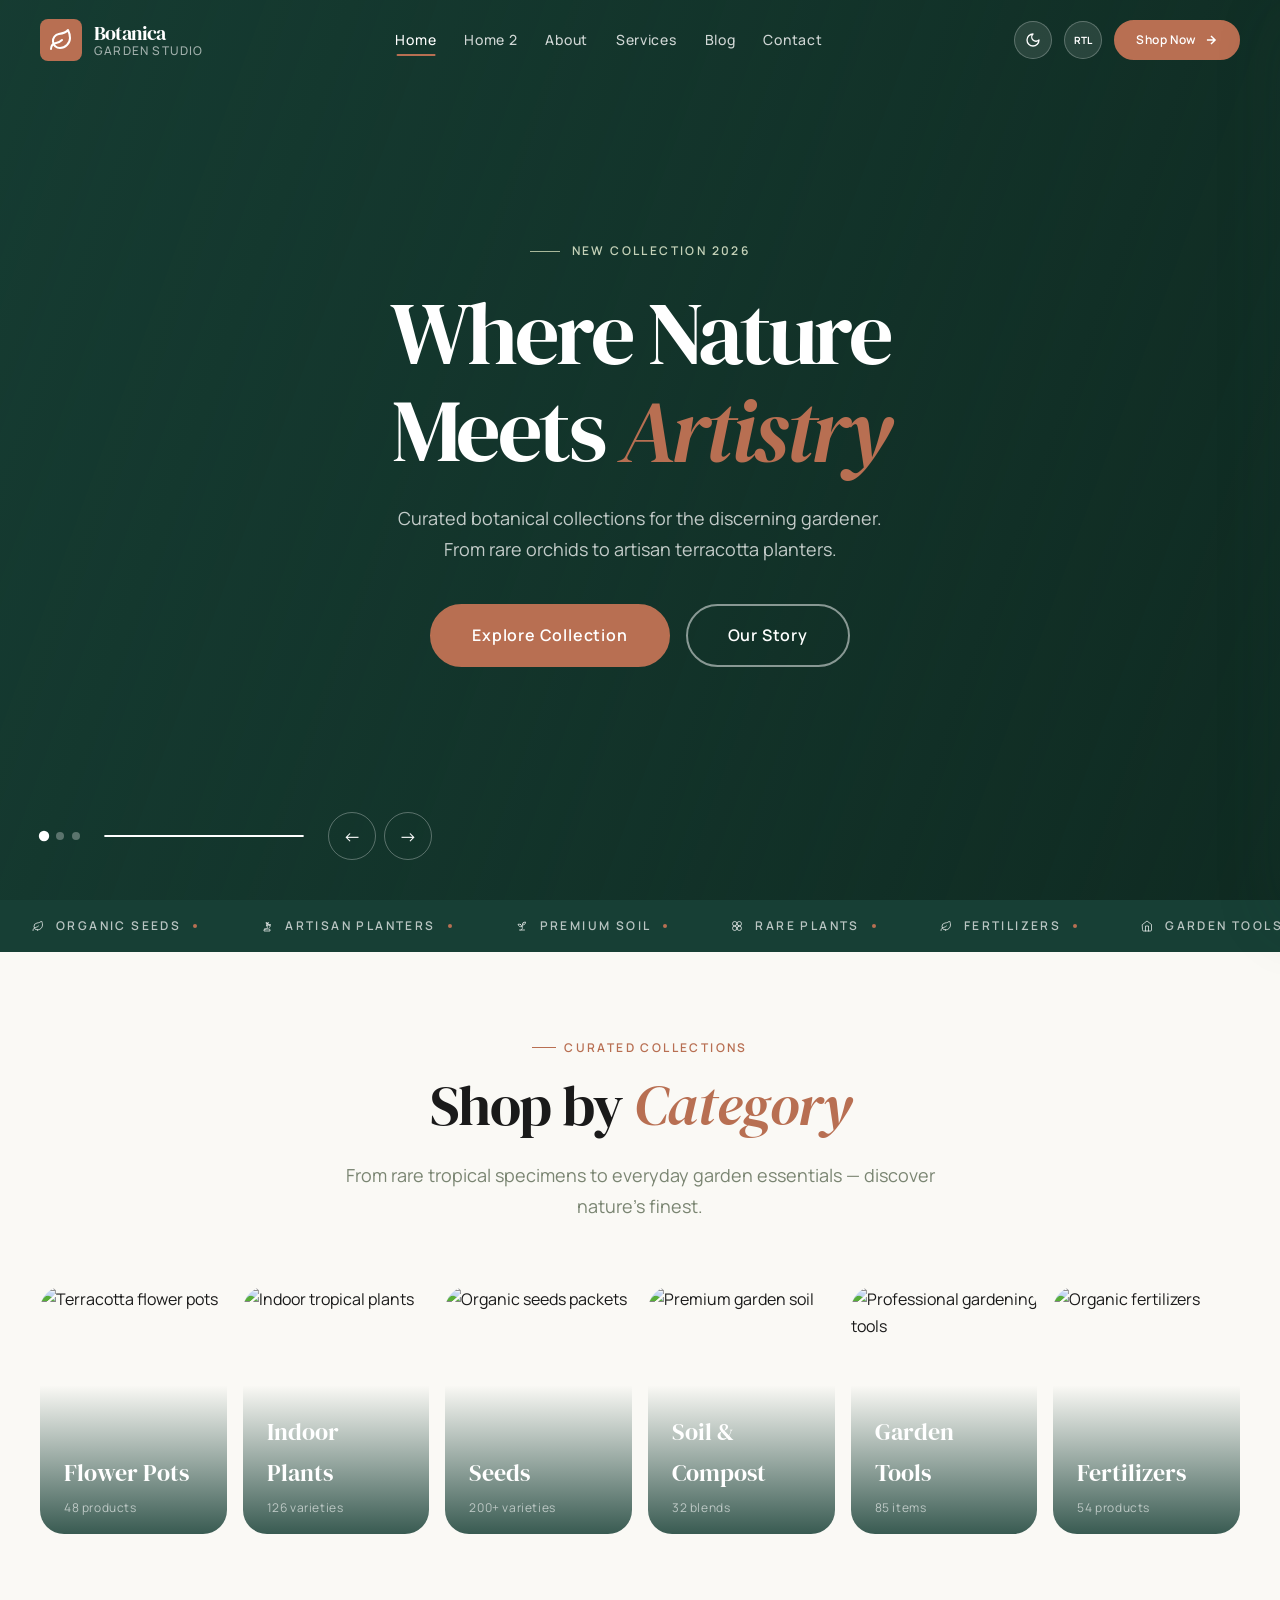
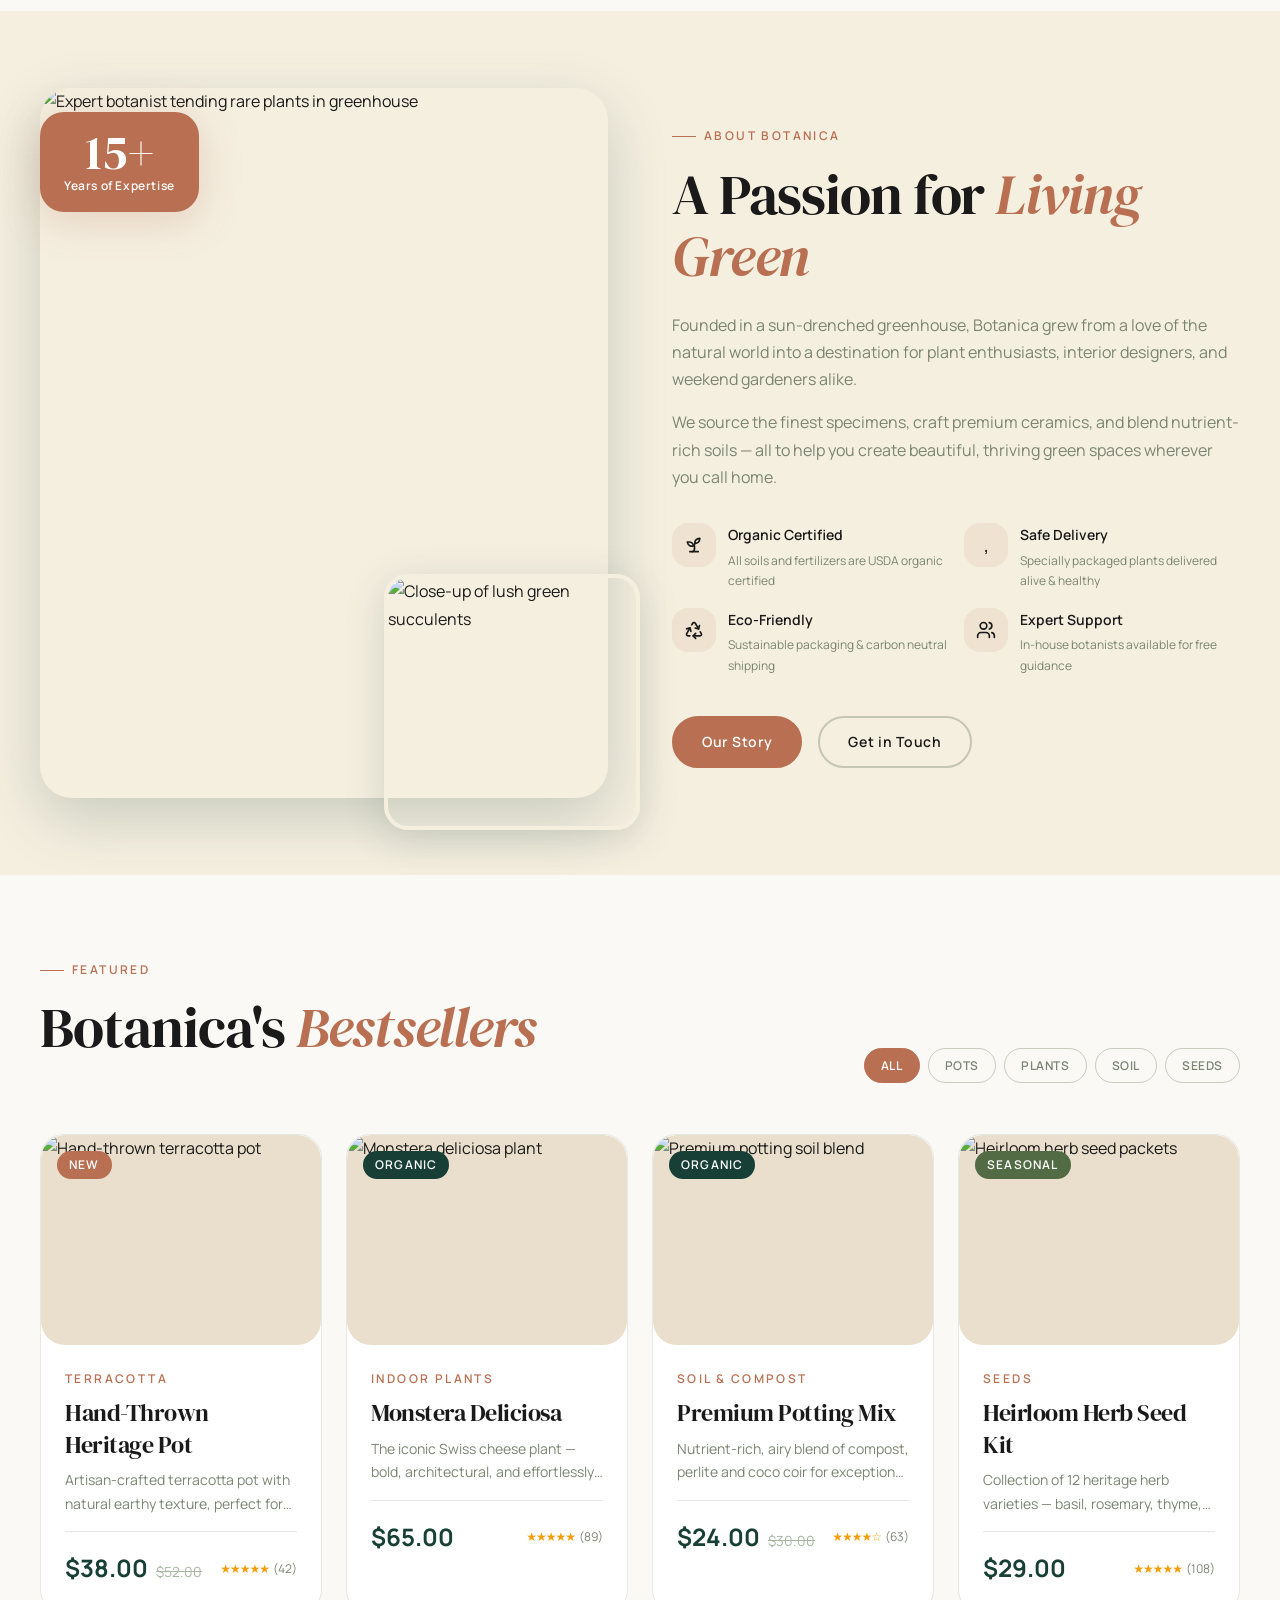
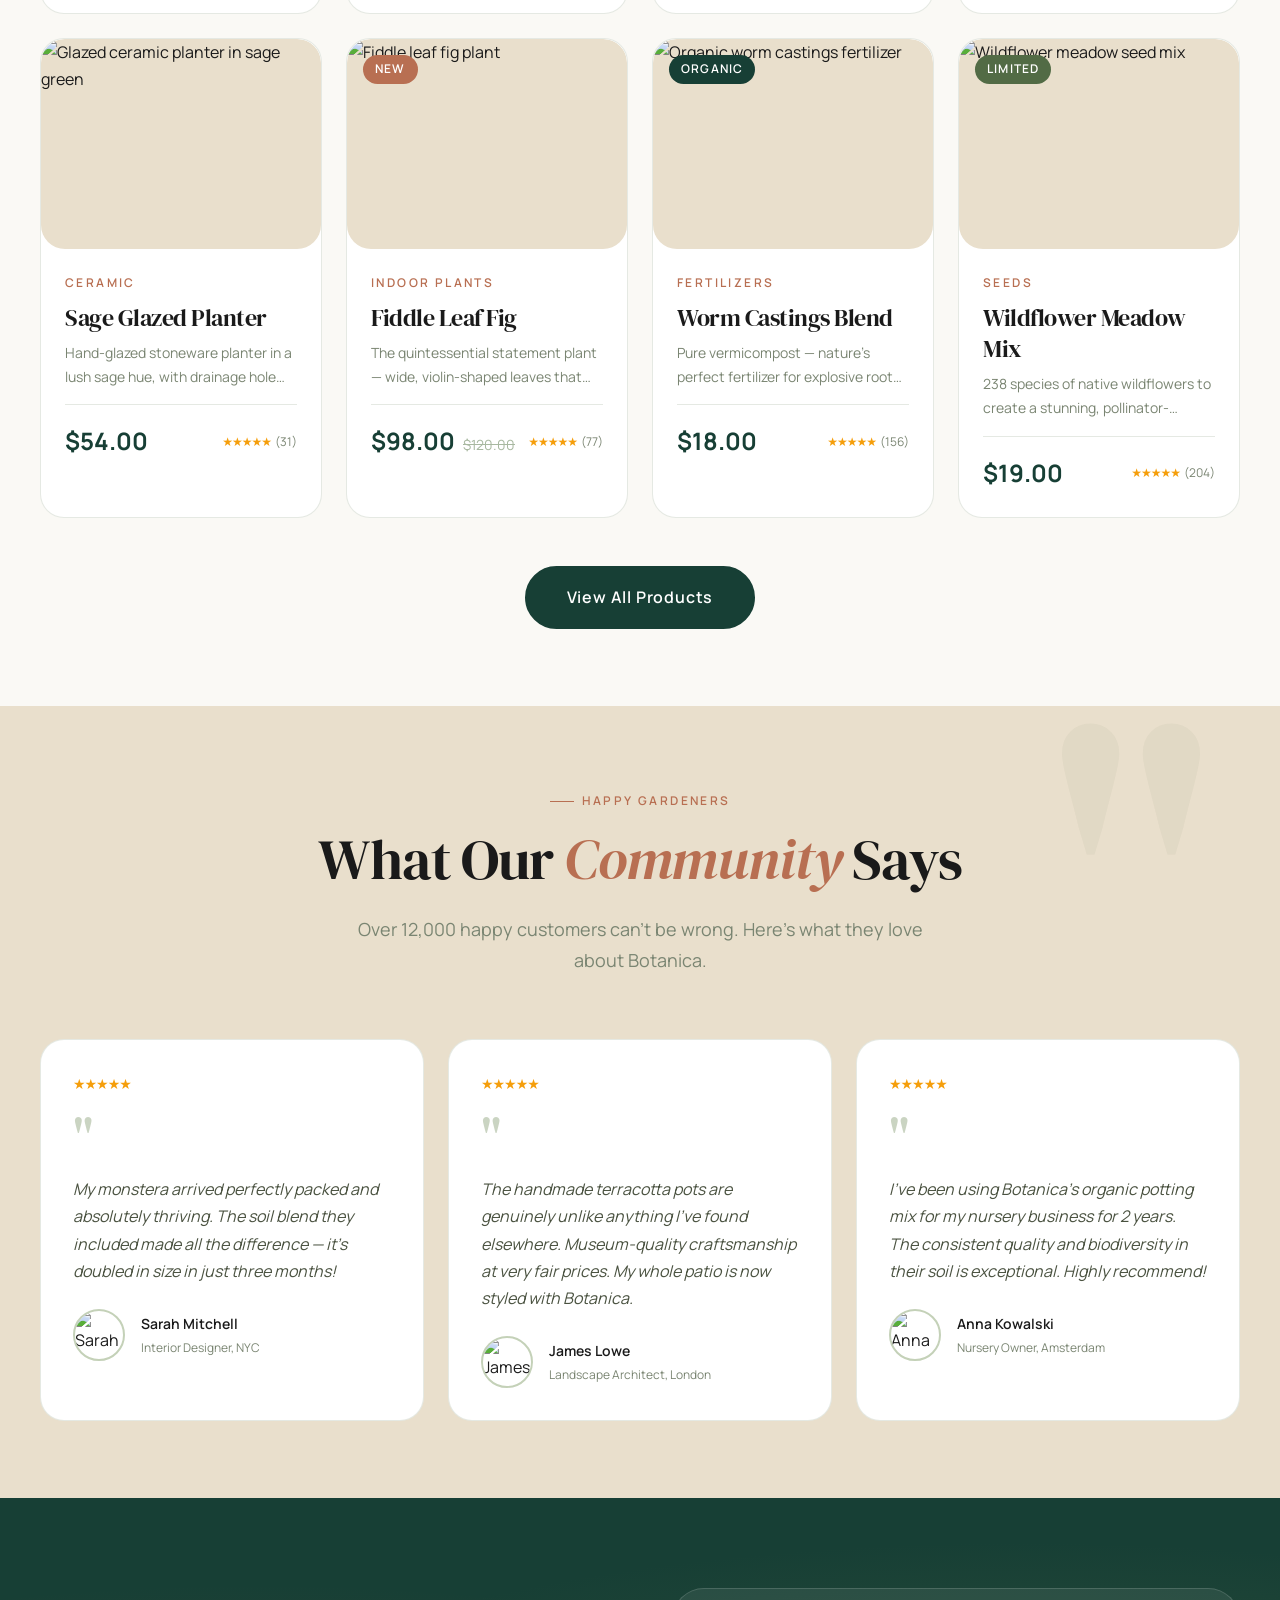
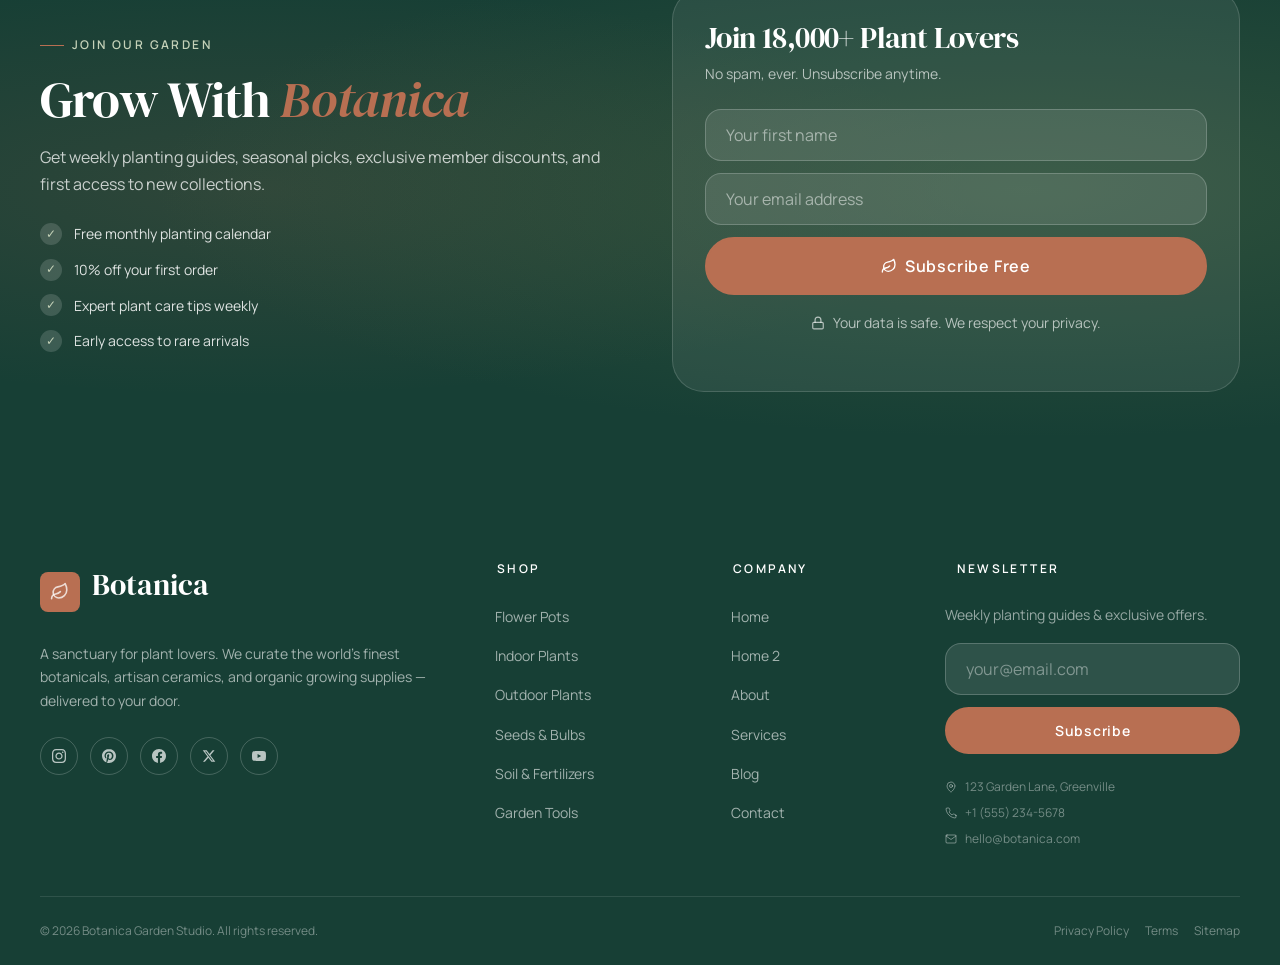
==== index.html @ 48e08503 "first commit" ====
<!DOCTYPE html>
<html lang="en" dir="ltr" data-theme="light">
<head>
  <meta charset="UTF-8" />
  <meta name="viewport" content="width=device-width, initial-scale=1.0" />
  <meta name="description" content="Botanica — Premium botanical lifestyle store. Discover artisan flower pots, rare indoor plants, organic soil, quality seeds, and expert gardening supplies." />
  <meta name="keywords" content="flower pots, planters, indoor plants, gardening supplies, organic seeds, soil, fertilizers, botanical" />
  <meta property="og:title" content="Botanica — Premium Botanical Lifestyle Store" />
  <meta property="og:description" content="Discover our curated collection of artisan pots, rare plants, organic soil and premium gardening supplies." />
  <meta property="og:type" content="website" />
  <title>Botanica — Premium Botanical Lifestyle Store</title>
  <script>document.documentElement.classList.add('js');</script>
  <link rel="icon" type="image/svg+xml" href="favicon.svg" />

  <!-- Fonts -->
  <link rel="preconnect" href="https://fonts.googleapis.com" />
  <link rel="preconnect" href="https://fonts.gstatic.com" crossorigin />
  <link href="https://fonts.googleapis.com/css2?family=DM+Serif+Display:ital@0;1&family=Manrope:wght@300;400;500;600;700;800&display=swap" rel="stylesheet" />

  <!-- CSS -->
  <link rel="stylesheet" href="css/variables.css" />
  <link rel="stylesheet" href="css/reset.css" />
  <link rel="stylesheet" href="css/animations.css" />
  <link rel="stylesheet" href="css/components.css" />
  <link rel="stylesheet" href="css/dark-mode.css" />
  <link rel="stylesheet" href="css/rtl.css" />

  <style>
    /* ═══ PAGE-SPECIFIC STYLES ═══════════════════════════════ */

    /* ─── HERO SLIDER ──────────────────────────────────────── */
    .hero-slider { height: 100vh; }

    /* ─── MARQUEE BAND ─────────────────────────────────────── */
    .marquee-band {
      background: var(--color-forest);
      padding-block: var(--space-4);
      overflow: hidden;
    }

    .marquee-item {
      display: inline-flex;
      align-items: center;
      gap: var(--space-3);
      padding-inline: var(--space-8);
      font-size: var(--text-xs);
      font-weight: var(--weight-semibold);
      letter-spacing: var(--tracking-widest);
      text-transform: uppercase;
      color: rgba(255,255,255,0.7);
      white-space: nowrap;
    }

    .marquee-item .dot {
      display: inline-block;
      width: 4px;
      height: 4px;
      border-radius: 50%;
      background: var(--color-terracotta);
    }

    /* ─── CATEGORIES ───────────────────────────────────────── */
    .categories-section {
      background: var(--color-bg);
      padding-block: var(--section-py);
    }

    .categories-grid {
      display: grid;
      grid-template-columns: repeat(6, 1fr);
      gap: var(--space-4);
    }

    @media (max-width: 1200px) { .categories-grid { grid-template-columns: repeat(3, 1fr); } }
    @media (max-width: 768px)  { .categories-grid { grid-template-columns: repeat(3, 1fr); gap: var(--space-3); } }
    @media (max-width: 480px)  { .categories-grid { grid-template-columns: repeat(2, 1fr); gap: var(--space-3); } }
    @media (max-width: 320px)  { .categories-grid { grid-template-columns: repeat(2, 1fr); gap: var(--space-2); } }

    /* ─── ABOUT SPLIT ──────────────────────────────────────── */
    .about-split {
      background: var(--color-bg-alt);
      padding-block: var(--section-py);
      overflow: hidden;
    }

    .about-split__grid {
      display: grid;
      grid-template-columns: 1fr 1fr;
      gap: clamp(2rem, 5vw, 8rem);
      align-items: center;
    }

    @media (max-width: 768px) {
      .about-split__grid { grid-template-columns: 1fr; gap: var(--space-8); }
    }

    .about-split__image-wrap {
      position: relative;
    }

    .about-split__main-img {
      width: 100%;
      aspect-ratio: 4/5;
      object-fit: cover;
      border-radius: var(--radius-2xl);
      box-shadow: var(--shadow-xl);
    }

    .about-split__accent-img {
      position: absolute;
      bottom: -var(--space-8);
      right: -var(--space-8);
      width: 45%;
      aspect-ratio: 1;
      object-fit: cover;
      border-radius: var(--radius-xl);
      border: 4px solid var(--color-bg-alt);
      box-shadow: var(--shadow-lg);
    }

    .about-split__badge {
      position: absolute;
      top: var(--space-6);
      left: -var(--space-6);
      background: var(--color-terracotta);
      color: white;
      border-radius: var(--radius-xl);
      padding: var(--space-4) var(--space-6);
      text-align: center;
      box-shadow: var(--shadow-terracotta);
    }

    .about-split__badge-num {
      font-family: var(--font-serif);
      font-size: var(--text-4xl);
      line-height: 1;
      font-weight: var(--weight-regular);
    }

    .about-split__badge-text {
      font-size: var(--text-xs);
      font-weight: var(--weight-semibold);
      letter-spacing: var(--tracking-wide);
    }

    .about-split__features {
      display: grid;
      grid-template-columns: 1fr 1fr;
      gap: var(--space-4);
      margin-top: var(--space-8);
    }

    @media (max-width: 480px) {
      .about-split__features { grid-template-columns: 1fr; gap: var(--space-3); }
      .about-split__badge {
        top: var(--space-3);
        left: var(--space-3);
        padding: var(--space-2) var(--space-4);
        border-radius: var(--radius-lg);
      }
      .about-split__badge-num { font-size: var(--text-2xl); }
      .about-split__accent-img {
        bottom: -var(--space-4);
        right: -var(--space-4);
        width: 38%;
      }
    }

    @media (max-width: 320px) {
      .about-split__badge {
        top: var(--space-2);
        left: var(--space-2);
        padding: var(--space-1) var(--space-3);
      }
      .about-split__badge-num { font-size: var(--text-xl); }
      .about-split__badge-text { font-size: 10px; }
    }

    .about-feature {
      display: flex;
      gap: var(--space-3);
      align-items: flex-start;
    }

    .about-feature__icon {
      width: 44px;
      height: 44px;
      border-radius: var(--radius-lg);
      background: rgba(184, 111, 82, 0.1);
      display: flex;
      align-items: center;
      justify-content: center;
      font-size: var(--text-lg);
      flex-shrink: 0;
    }

    .about-feature__title {
      font-family: var(--font-sans);
      font-size: var(--text-sm);
      font-weight: var(--weight-semibold);
      color: var(--color-text-primary);
      margin-bottom: var(--space-1);
    }

    .about-feature__desc {
      font-size: var(--text-xs);
      color: var(--color-text-muted);
      line-height: var(--leading-relaxed);
    }

    /* ─── PRODUCTS ─────────────────────────────────────────── */
    .products-section {
      padding-block: var(--section-py);
      background: var(--color-bg);
    }

    .products-header {
      display: flex;
      align-items: flex-end;
      justify-content: space-between;
      margin-bottom: clamp(1.5rem, 4vw, 3.5rem);
      gap: var(--space-4);
      flex-wrap: wrap;
    }

    .filter-tabs {
      display: flex;
      gap: var(--space-2);
      flex-wrap: wrap;
    }

    @media (max-width: 480px) {
      .filter-tabs {
        flex-wrap: nowrap;
        overflow-x: auto;
        -webkit-overflow-scrolling: touch;
        padding-bottom: var(--space-2);
        max-width: 100%;
      }
      .filter-tab { flex-shrink: 0; white-space: nowrap; }
    }

    .filter-tab {
      padding: var(--space-2) var(--space-4);
      border-radius: var(--radius-full);
      font-size: var(--text-xs);
      font-weight: var(--weight-semibold);
      letter-spacing: var(--tracking-wide);
      text-transform: uppercase;
      border: 1.5px solid var(--color-border-dark);
      color: var(--color-text-muted);
      cursor: pointer;
      transition: background var(--duration-fast), color var(--duration-fast), border-color var(--duration-fast);
      background: transparent;
      font-family: var(--font-sans);
    }

    .filter-tab:hover,
    .filter-tab.is-active {
      background: var(--color-terracotta);
      color: white;
      border-color: var(--color-terracotta);
    }

    .products-grid {
      display: grid;
      grid-template-columns: repeat(4, 1fr);
      gap: var(--space-6);
    }

    @media (max-width: 1200px) { .products-grid { grid-template-columns: repeat(3, 1fr); gap: var(--space-5); } }
    @media (max-width: 900px)  { .products-grid { grid-template-columns: repeat(2, 1fr); gap: var(--space-4); } }
    @media (max-width: 480px)  { .products-grid { grid-template-columns: 1fr; gap: var(--space-4); } }

    /* ─── TESTIMONIALS ─────────────────────────────────────── */
    .testimonials-section {
      padding-block: var(--section-py);
      background: var(--color-sand);
      position: relative;
      overflow: hidden;
    }

    .testimonials-section::before {
      content: '"';
      position: absolute;
      top: -30px;
      right: 5%;
      font-family: var(--font-serif);
      font-size: 400px;
      color: rgba(82, 107, 69, 0.05);
      line-height: 1;
      pointer-events: none;
    }

    .testimonial-slider {
      position: relative;
    }

    .testimonial-track-wrap {
      overflow: visible;
    }

    .testimonial-track {
      display: grid;
      grid-template-columns: repeat(3, 1fr);
      gap: var(--space-6);
    }

    @media (max-width: 1024px) { .testimonial-track { grid-template-columns: repeat(2, 1fr); gap: var(--space-5); } }
    @media (max-width: 640px)  { .testimonial-track { grid-template-columns: 1fr; gap: var(--space-4); } }

    /* ─── NEWSLETTER ───────────────────────────────────────── */
    .newsletter-section {
      background: var(--color-forest);
      padding-block: clamp(3rem, 7vw, 7rem);
      position: relative;
      overflow: hidden;
    }

    .newsletter-section::before {
      content: '';
      position: absolute;
      inset: 0;
      background: radial-gradient(ellipse at 80% 50%, rgba(82, 107, 69, 0.4), transparent 60%),
                  radial-gradient(ellipse at 20% 50%, rgba(184, 111, 82, 0.15), transparent 50%);
    }

    .newsletter-inner {
      position: relative;
      z-index: 1;
      display: grid;
      grid-template-columns: 1fr 1fr;
      gap: clamp(2rem, 5vw, 6rem);
      align-items: center;
    }

    @media (max-width: 768px) { .newsletter-inner { grid-template-columns: 1fr; } }

    .newsletter-title {
      font-family: var(--font-serif);
      font-size: clamp(var(--text-2xl), 4vw, var(--text-5xl));
      color: white;
      margin-bottom: var(--space-4);
    }

    .newsletter-text {
      color: rgba(255,255,255,0.75);
      line-height: var(--leading-relaxed);
      margin-bottom: var(--space-6);
    }

    .newsletter-perks {
      display: flex;
      flex-direction: column;
      gap: var(--space-3);
    }

    .newsletter-perk {
      display: flex;
      align-items: center;
      gap: var(--space-3);
      font-size: var(--text-sm);
      color: rgba(255,255,255,0.85);
    }

    .newsletter-perk::before {
      content: '✓';
      width: 22px;
      height: 22px;
      border-radius: 50%;
      background: rgba(255,255,255,0.15);
      display: inline-flex;
      align-items: center;
      justify-content: center;
      font-size: var(--text-xs);
      flex-shrink: 0;
      color: var(--color-sage-light);
    }

    .newsletter-form {
      background: rgba(255,255,255,0.07);
      border: 1px solid rgba(255,255,255,0.15);
      border-radius: var(--radius-2xl);
      padding: var(--space-8);
    }

    @media (max-width: 480px) {
      .newsletter-form { padding: var(--space-5); border-radius: var(--radius-xl); }
    }
    @media (max-width: 320px) {
      .newsletter-form { padding: var(--space-4); }
    }

    .newsletter-form h3 {
      font-family: var(--font-serif);
      font-size: clamp(var(--text-xl), 3vw, var(--text-2xl));
      color: white;
      margin-bottom: var(--space-2);
    }

    .newsletter-form p {
      font-size: var(--text-sm);
      color: rgba(255,255,255,0.65);
      margin-bottom: var(--space-6);
    }

    .newsletter-input-group {
      display: flex;
      gap: var(--space-3);
      flex-direction: column;
    }

    .newsletter-input-group input {
      background: rgba(255,255,255,0.1);
      border: 1px solid rgba(255,255,255,0.2);
      color: white;
      border-radius: var(--radius-lg);
      padding: 0.875rem 1.25rem;
      font-family: var(--font-sans);
      font-size: var(--text-base);
      width: 100%;
      transition: border-color var(--duration-normal), background var(--duration-normal);
    }

    @media (max-width: 360px) {
      .newsletter-input-group input { padding: 0.75rem 1rem; font-size: var(--text-sm); }
    }

    .newsletter-input-group input::placeholder { color: rgba(255,255,255,0.5); }
    .newsletter-input-group input:focus {
      border-color: var(--color-sage);
      background: rgba(255,255,255,0.15);
      outline: none;
    }

    .newsletter-privacy {
      margin-top: var(--space-4);
      font-size: var(--text-xs);
      color: rgba(255,255,255,0.5);
      display: flex;
      align-items: center;
      justify-content: center;
      gap: var(--space-2);
      text-align: center;
    }

    .newsletter-privacy svg {
      flex-shrink: 0;
    }
  </style>
</head>
<body>
  <!-- Skip link -->
  <a href="#main" class="skip-link">Skip to main content</a>

  <!-- Page Transition -->
  <div class="page-transition" aria-hidden="true"></div>

  <!-- Toast Container -->
  <div class="toast-container" role="alert" aria-live="polite"></div>

  <!-- ═══════════════ NAVBAR ═══════════════════════════════ -->
  <header class="navbar is-transparent" role="banner">
    <div class="navbar__inner">
      <a href="index.html" class="navbar__logo" aria-label="Botanica Home">
        <div class="navbar__logo-icon" aria-hidden="true"><svg width="1em" height="1em" viewBox="0 0 24 24" fill="none" stroke="currentColor" stroke-width="2" stroke-linecap="round" stroke-linejoin="round"><path d="M11 20A7 7 0 0 1 9.8 6.1C15.5 5 17 4.48 19 2c1 2 2 4.18 2 8 0 5.5-4.78 10-10 10Z"/><path d="M2 21c0-3 1.85-5.36 5.08-6C9.5 14.52 12 13 13 12"/></svg></div>
        <div class="navbar__logo-text">
          <span class="navbar__logo-name">Botanica</span>
          <span class="navbar__logo-tagline">Garden Studio</span>
        </div>
      </a>

      <nav class="navbar__nav" role="navigation" aria-label="Main navigation">
        <a href="index.html" class="navbar__link">Home</a>
        <a href="home2.html" class="navbar__link">Home 2</a>
        <a href="about.html" class="navbar__link">About</a>
        <a href="services.html" class="navbar__link">Services</a>
        <a href="blog.html" class="navbar__link">Blog</a>
        <a href="contact.html" class="navbar__link">Contact</a>
      </nav>

      <div class="navbar__actions">
        <button class="theme-toggle" data-theme-toggle aria-label="Toggle theme" title="Toggle theme"><svg width="1em" height="1em" viewBox="0 0 24 24" fill="none" stroke="currentColor" stroke-width="2" stroke-linecap="round" stroke-linejoin="round" aria-hidden="true" style="vertical-align:-0.125em"><path d="M12 3a6 6 0 0 0 9 9 9 9 0 1 1-9-9Z"/></svg></button>
        <button class="rtl-toggle" data-rtl-toggle aria-label="Toggle RTL" title="Toggle RTL/LTR">RTL</button>
        <a href="contact.html" class="btn btn--primary btn--sm btn-ripple">
          Shop Now
          <svg width="14" height="14" viewBox="0 0 24 24" fill="none" stroke="currentColor" stroke-width="2.5" aria-hidden="true"><path d="M5 12h14M12 5l7 7-7 7"/></svg>
        </a>
      </div>

      <button class="navbar__hamburger" aria-label="Open menu" aria-expanded="false" aria-controls="mobile-menu">
        <span></span><span></span><span></span>
      </button>
    </div>
  </header>

  <!-- Mobile Menu -->
  <div class="navbar__overlay" aria-hidden="true"></div>
  <nav class="navbar__mobile-menu" id="mobile-menu" role="navigation" aria-label="Mobile navigation">
    <div class="mobile-menu__header">
      <a href="index.html" class="navbar__logo">
        <div class="navbar__logo-icon"><svg width="1em" height="1em" viewBox="0 0 24 24" fill="none" stroke="currentColor" stroke-width="2" stroke-linecap="round" stroke-linejoin="round" aria-hidden="true" style="vertical-align:-0.125em"><path d="M11 20A7 7 0 0 1 9.8 6.1C15.5 5 17 4.48 19 2c1 2 2 4.18 2 8 0 5.5-4.78 10-10 10Z"/><path d="M2 21c0-3 1.85-5.36 5.08-6C9.5 14.52 12 13 13 12"/></svg></div>
        <div class="navbar__logo-text">
          <span class="navbar__logo-name" style="color:var(--color-text-primary)">Botanica</span>
        </div>
      </a>
      <button class="mobile-menu__close" aria-label="Close menu">✕</button>
    </div>
    <div class="mobile-menu__nav">
      <a href="index.html" class="mobile-menu__link">Home <span>→</span></a>
      <a href="home2.html" class="mobile-menu__link">Home 2 <span>→</span></a>
      <a href="about.html" class="mobile-menu__link">About <span>→</span></a>
      <a href="services.html" class="mobile-menu__link">Services <span>→</span></a>
      <a href="blog.html" class="mobile-menu__link">Blog <span>→</span></a>
      <a href="contact.html" class="mobile-menu__link">Contact <span>→</span></a>
    </div>
    <div class="mobile-menu__footer">
      <a href="contact.html" class="btn btn--primary w-full" style="justify-content:center">Shop Now</a>
    </div>
  </nav>

  <main id="main">

    <!-- ═══════════════ SECTION 1: HERO SLIDER ═══════════════ -->
    <section class="hero-slider" aria-label="Featured collections">
      <div class="hero-slider__track">

        <!-- Slide 1 -->
        <article class="hero-slide is-active">
          <div class="hero-slide__bg">
            <img src="https://images.unsplash.com/photo-1585320806297-9794b3e4eeae?w=1600&q=85&auto=format&fit=crop" alt="Lush botanical garden with terracotta pots" loading="eager" />
          </div>
          <div class="hero-slide__overlay"></div>
          <div class="hero-slide__content">
            <p class="hero-slide__label">New Collection 2026</p>
            <h1 class="hero-slide__title">Where Nature Meets <em style="color:var(--color-terracotta);font-style:italic">Artistry</em></h1>
            <p class="hero-slide__text">Curated botanical collections for the discerning gardener. From rare orchids to artisan terracotta planters.</p>
            <div class="hero-slide__actions">
              <a href="services.html" class="btn btn--primary btn--lg btn-ripple">Explore Collection</a>
              <a href="about.html" class="btn btn--outline-white btn--lg">Our Story</a>
            </div>
          </div>
        </article>

        <!-- Slide 2 -->
        <article class="hero-slide">
          <div class="hero-slide__bg">
            <img src="https://images.unsplash.com/photo-1530968033775-2c92736b131e?w=1600&q=85&auto=format&fit=crop" alt="Premium terracotta flower pots collection" loading="lazy" />
          </div>
          <div class="hero-slide__overlay"></div>
          <div class="hero-slide__content">
            <p class="hero-slide__label">Artisan Ceramics</p>
            <h1 class="hero-slide__title">Premium Pots for <em style="color:var(--color-sage-light);font-style:italic">Every Space</em></h1>
            <p class="hero-slide__text">Handcrafted terracotta and glazed ceramic planters that bring timeless elegance to any garden or interior.</p>
            <div class="hero-slide__actions">
              <a href="services.html" class="btn btn--primary btn--lg btn-ripple">Shop Planters</a>
              <a href="contact.html" class="btn btn--outline-white btn--lg">Custom Orders</a>
            </div>
          </div>
        </article>

        <!-- Slide 3 -->
        <article class="hero-slide">
          <div class="hero-slide__bg">
            <img src="https://images.unsplash.com/photo-1545241047-6083a3684587?w=1600&q=85&auto=format&fit=crop" alt="Indoor tropical plants in designer pots" loading="lazy" />
          </div>
          <div class="hero-slide__overlay"></div>
          <div class="hero-slide__content">
            <p class="hero-slide__label">Indoor Botanicals</p>
            <h1 class="hero-slide__title">Bring the Garden <em style="color:var(--color-terracotta);font-style:italic">Indoors</em></h1>
            <p class="hero-slide__text">Transform your living spaces with our expertly curated selection of tropical, air-purifying, and statement plants.</p>
            <div class="hero-slide__actions">
              <a href="services.html" class="btn btn--primary btn--lg btn-ripple">Browse Plants</a>
              <a href="blog.html" class="btn btn--outline-white btn--lg">Planting Guide</a>
            </div>
          </div>
        </article>
      </div>

      <!-- Controls -->
      <div class="hero-slider__controls">
        <div class="hero-slider__bullets" role="tablist" aria-label="Slide navigation">
          <button class="hero-slider__bullet is-active" role="tab" aria-label="Go to slide 1"></button>
          <button class="hero-slider__bullet" role="tab" aria-label="Go to slide 2"></button>
          <button class="hero-slider__bullet" role="tab" aria-label="Go to slide 3"></button>
        </div>
        <div class="hero-slider__progress" aria-hidden="true">
          <div class="hero-slider__progress-bar"></div>
        </div>
        <div class="hero-slider__arrows">
          <button class="hero-slider__arrow" data-slider-prev aria-label="Previous slide">←</button>
          <button class="hero-slider__arrow" data-slider-next aria-label="Next slide">→</button>
        </div>
      </div>
    </section>

    <!-- ═══════════════ MARQUEE BAND ════════════════════════ -->
    <div class="marquee-band" aria-hidden="true">
      <div class="marquee-track">
        <div class="marquee-inner">
          <span class="marquee-item"><svg width="1em" height="1em" viewBox="0 0 24 24" fill="none" stroke="currentColor" stroke-width="2" stroke-linecap="round" stroke-linejoin="round" aria-hidden="true" style="vertical-align:-0.125em"><path d="M11 20A7 7 0 0 1 9.8 6.1C15.5 5 17 4.48 19 2c1 2 2 4.18 2 8 0 5.5-4.78 10-10 10Z"/><path d="M2 21c0-3 1.85-5.36 5.08-6C9.5 14.52 12 13 13 12"/></svg> Organic Seeds <span class="dot"></span></span>
          <span class="marquee-item"><svg width="1em" height="1em" viewBox="0 0 24 24" fill="none" stroke="currentColor" stroke-width="2" stroke-linecap="round" stroke-linejoin="round" aria-hidden="true" style="vertical-align:-0.125em"><path d="M11 18c3-2 2-5 0-7 2 0 4-1 5-3-1 2 0 4 0 4 1-1 2-2 2-4 1 2 1 5-1 7"/><path d="M8 18h8a2 2 0 0 1 2 2v2H6v-2a2 2 0 0 1 2-2Z"/><path d="M12 12V8"/><path d="M12 8c-1 0-2-1-2-3 2 0 3 1 3 3 1 0 2-1 2-3-2 0-3 1-3 3Z"/></svg> Artisan Planters <span class="dot"></span></span>
          <span class="marquee-item"><svg width="1em" height="1em" viewBox="0 0 24 24" fill="none" stroke="currentColor" stroke-width="2" stroke-linecap="round" stroke-linejoin="round" aria-hidden="true" style="vertical-align:-0.125em"><path d="M7 20h10"/><path d="M10 20c5.5-2.5.8-6.4 3-10"/><path d="M9.5 9.4c1.1.8 1.8 2.2 2.3 3.7-2 .4-3.5.4-4.8-.3-1.2-.6-2.3-1.9-3-4.2 2.8-.5 4.4 0 5.5.8z"/><path d="M14.1 6a7 7 0 0 0-1.1 4c1.9-.1 3.3-.6 4.3-1.4 1-1 1.6-2.3 1.7-4.6-2.7.1-4 1-4.9 2z"/></svg> Premium Soil <span class="dot"></span></span>
          <span class="marquee-item"><svg width="1em" height="1em" viewBox="0 0 24 24" fill="none" stroke="currentColor" stroke-width="2" stroke-linecap="round" stroke-linejoin="round" aria-hidden="true" style="vertical-align:-0.125em"><circle cx="12" cy="12" r="3"/><path d="M12 16.5A4.5 4.5 0 1 1 7.5 12 4.5 4.5 0 1 1 12 7.5a4.5 4.5 0 1 1 4.5 4.5 4.5 4.5 0 1 1-4.5 4.5Z"/><path d="M12 7.5V9"/><path d="M7.5 12H9"/><path d="M16.5 12H15"/><path d="M12 16.5V15"/></svg> Rare Plants <span class="dot"></span></span>
          <span class="marquee-item"><svg width="1em" height="1em" viewBox="0 0 24 24" fill="none" stroke="currentColor" stroke-width="2" stroke-linecap="round" stroke-linejoin="round" aria-hidden="true" style="vertical-align:-0.125em"><path d="M11 20A7 7 0 0 1 9.8 6.1C15.5 5 17 4.48 19 2c1 2 2 4.18 2 8 0 5.5-4.78 10-10 10Z"/><path d="M2 21c0-3 1.85-5.36 5.08-6C9.5 14.52 12 13 13 12"/></svg> Fertilizers <span class="dot"></span></span>
          <span class="marquee-item"><svg width="1em" height="1em" viewBox="0 0 24 24" fill="none" stroke="currentColor" stroke-width="2" stroke-linecap="round" stroke-linejoin="round" aria-hidden="true" style="vertical-align:-0.125em"><path d="m3 9 9-7 9 7v11a2 2 0 0 1-2 2H5a2 2 0 0 1-2-2z"/><path d="M9 22V12h6v10"/></svg> Garden Tools <span class="dot"></span></span>
          <span class="marquee-item"><svg width="1em" height="1em" viewBox="0 0 24 24" fill="none" stroke="currentColor" stroke-width="2" stroke-linecap="round" stroke-linejoin="round" aria-hidden="true" style="vertical-align:-0.125em"><circle cx="12" cy="12" r="3"/><path d="M12 16.5A4.5 4.5 0 1 1 7.5 12 4.5 4.5 0 1 1 12 7.5a4.5 4.5 0 1 1 4.5 4.5 4.5 4.5 0 1 1-4.5 4.5Z"/><path d="M12 7.5V9"/><path d="M7.5 12H9"/><path d="M16.5 12H15"/><path d="M12 16.5V15"/></svg> Seasonal Collections <span class="dot"></span></span>
          <span class="marquee-item"><svg width="1em" height="1em" viewBox="0 0 24 24" fill="none" stroke="currentColor" stroke-width="2" stroke-linecap="round" stroke-linejoin="round" aria-hidden="true" style="vertical-align:-0.125em"><path d="M11 20A7 7 0 0 1 9.8 6.1C15.5 5 17 4.48 19 2c1 2 2 4.18 2 8 0 5.5-4.78 10-10 10Z"/><path d="M2 21c0-3 1.85-5.36 5.08-6C9.5 14.52 12 13 13 12"/></svg> Organic Seeds <span class="dot"></span></span>
          <span class="marquee-item"><svg width="1em" height="1em" viewBox="0 0 24 24" fill="none" stroke="currentColor" stroke-width="2" stroke-linecap="round" stroke-linejoin="round" aria-hidden="true" style="vertical-align:-0.125em"><path d="M11 18c3-2 2-5 0-7 2 0 4-1 5-3-1 2 0 4 0 4 1-1 2-2 2-4 1 2 1 5-1 7"/><path d="M8 18h8a2 2 0 0 1 2 2v2H6v-2a2 2 0 0 1 2-2Z"/><path d="M12 12V8"/><path d="M12 8c-1 0-2-1-2-3 2 0 3 1 3 3 1 0 2-1 2-3-2 0-3 1-3 3Z"/></svg> Artisan Planters <span class="dot"></span></span>
          <span class="marquee-item"><svg width="1em" height="1em" viewBox="0 0 24 24" fill="none" stroke="currentColor" stroke-width="2" stroke-linecap="round" stroke-linejoin="round" aria-hidden="true" style="vertical-align:-0.125em"><path d="M7 20h10"/><path d="M10 20c5.5-2.5.8-6.4 3-10"/><path d="M9.5 9.4c1.1.8 1.8 2.2 2.3 3.7-2 .4-3.5.4-4.8-.3-1.2-.6-2.3-1.9-3-4.2 2.8-.5 4.4 0 5.5.8z"/><path d="M14.1 6a7 7 0 0 0-1.1 4c1.9-.1 3.3-.6 4.3-1.4 1-1 1.6-2.3 1.7-4.6-2.7.1-4 1-4.9 2z"/></svg> Premium Soil <span class="dot"></span></span>
          <span class="marquee-item"><svg width="1em" height="1em" viewBox="0 0 24 24" fill="none" stroke="currentColor" stroke-width="2" stroke-linecap="round" stroke-linejoin="round" aria-hidden="true" style="vertical-align:-0.125em"><circle cx="12" cy="12" r="3"/><path d="M12 16.5A4.5 4.5 0 1 1 7.5 12 4.5 4.5 0 1 1 12 7.5a4.5 4.5 0 1 1 4.5 4.5 4.5 4.5 0 1 1-4.5 4.5Z"/><path d="M12 7.5V9"/><path d="M7.5 12H9"/><path d="M16.5 12H15"/><path d="M12 16.5V15"/></svg> Rare Plants <span class="dot"></span></span>
          <span class="marquee-item"><svg width="1em" height="1em" viewBox="0 0 24 24" fill="none" stroke="currentColor" stroke-width="2" stroke-linecap="round" stroke-linejoin="round" aria-hidden="true" style="vertical-align:-0.125em"><path d="M11 20A7 7 0 0 1 9.8 6.1C15.5 5 17 4.48 19 2c1 2 2 4.18 2 8 0 5.5-4.78 10-10 10Z"/><path d="M2 21c0-3 1.85-5.36 5.08-6C9.5 14.52 12 13 13 12"/></svg> Fertilizers <span class="dot"></span></span>
          <span class="marquee-item"><svg width="1em" height="1em" viewBox="0 0 24 24" fill="none" stroke="currentColor" stroke-width="2" stroke-linecap="round" stroke-linejoin="round" aria-hidden="true" style="vertical-align:-0.125em"><path d="m3 9 9-7 9 7v11a2 2 0 0 1-2 2H5a2 2 0 0 1-2-2z"/><path d="M9 22V12h6v10"/></svg> Garden Tools <span class="dot"></span></span>
          <span class="marquee-item"><svg width="1em" height="1em" viewBox="0 0 24 24" fill="none" stroke="currentColor" stroke-width="2" stroke-linecap="round" stroke-linejoin="round" aria-hidden="true" style="vertical-align:-0.125em"><circle cx="12" cy="12" r="3"/><path d="M12 16.5A4.5 4.5 0 1 1 7.5 12 4.5 4.5 0 1 1 12 7.5a4.5 4.5 0 1 1 4.5 4.5 4.5 4.5 0 1 1-4.5 4.5Z"/><path d="M12 7.5V9"/><path d="M7.5 12H9"/><path d="M16.5 12H15"/><path d="M12 16.5V15"/></svg> Seasonal Collections <span class="dot"></span></span>
        </div>
      </div>
    </div>

    <!-- ═══════════════ SECTION 2: CATEGORIES ═══════════════ -->
    <section class="categories-section section" aria-labelledby="categories-title">
      <div class="container">
        <div class="section-header section-header--center reveal reveal--up">
          <p class="section-label">Curated Collections</p>
          <h2 class="section-title" id="categories-title">Shop by <em>Category</em></h2>
          <p class="section-subtitle">From rare tropical specimens to everyday garden essentials — discover nature's finest.</p>
        </div>

        <div class="categories-grid reveal-stagger">
          <a href="services.html" class="category-card">
            <img class="category-card__img" src="https://images.unsplash.com/photo-1598300042247-d088f8ab3a91?w=400&q=80&auto=format&fit=crop" alt="Terracotta flower pots" loading="lazy" />
            <div class="category-card__overlay"></div>
            <div class="category-card__content">
              <p class="category-card__name">Flower Pots</p>
              <p class="category-card__count">48 products</p>
            </div>
            <div class="category-card__arrow" aria-hidden="true">→</div>
          </a>

          <a href="services.html" class="category-card">
            <img class="category-card__img" src="https://images.unsplash.com/photo-1446071103084-c257b5f70672?w=400&q=80&auto=format&fit=crop" alt="Indoor tropical plants" loading="lazy" />
            <div class="category-card__overlay"></div>
            <div class="category-card__content">
              <p class="category-card__name">Indoor Plants</p>
              <p class="category-card__count">126 varieties</p>
            </div>
            <div class="category-card__arrow" aria-hidden="true">→</div>
          </a>

          <a href="services.html" class="category-card">
            <img class="category-card__img" src="https://images.unsplash.com/photo-1458014854819-1a40aa70211c?w=400&q=80&auto=format&fit=crop" alt="Organic seeds packets" loading="lazy" />
            <div class="category-card__overlay"></div>
            <div class="category-card__content">
              <p class="category-card__name">Seeds</p>
              <p class="category-card__count">200+ varieties</p>
            </div>
            <div class="category-card__arrow" aria-hidden="true">→</div>
          </a>

          <a href="services.html" class="category-card">
            <img class="category-card__img" src="https://images.unsplash.com/photo-1416339442236-8ceb164046f8?w=400&q=80&auto=format&fit=crop" alt="Premium garden soil" loading="lazy" />
            <div class="category-card__overlay"></div>
            <div class="category-card__content">
              <p class="category-card__name">Soil & Compost</p>
              <p class="category-card__count">32 blends</p>
            </div>
            <div class="category-card__arrow" aria-hidden="true">→</div>
          </a>

          <a href="services.html" class="category-card">
            <img class="category-card__img" src="https://images.unsplash.com/photo-1512428559087-560fa5ceab42?w=400&q=80&auto=format&fit=crop&crop=right" alt="Professional gardening tools" loading="lazy" />
            <div class="category-card__overlay"></div>
            <div class="category-card__content">
              <p class="category-card__name">Garden Tools</p>
              <p class="category-card__count">85 items</p>
            </div>
            <div class="category-card__arrow" aria-hidden="true">→</div>
          </a>

          <a href="services.html" class="category-card">
            <img class="category-card__img" src="https://images.unsplash.com/photo-1591857177580-dc82b9ac4e1e?w=400&q=80&auto=format&fit=crop" alt="Organic fertilizers" loading="lazy" />
            <div class="category-card__overlay"></div>
            <div class="category-card__content">
              <p class="category-card__name">Fertilizers</p>
              <p class="category-card__count">54 products</p>
            </div>
            <div class="category-card__arrow" aria-hidden="true">→</div>
          </a>
        </div>
      </div>
    </section>

    <!-- ═══════════════ SECTION 3: ABOUT SPLIT ══════════════ -->
    <section class="about-split section" aria-labelledby="about-title">
      <div class="container">
        <div class="about-split__grid">
          <div class="about-split__image-wrap reveal reveal--left">
            <img class="about-split__main-img" src="https://images.unsplash.com/photo-1512496015851-a90fb38ba796?w=700&q=85&auto=format&fit=crop" alt="Expert botanist tending rare plants in greenhouse" loading="lazy" />
            <img class="about-split__accent-img" src="https://images.unsplash.com/photo-1509223197845-458d87318791?w=400&q=80&auto=format&fit=crop" alt="Close-up of lush green succulents" loading="lazy" style="bottom:-2rem;right:-2rem;" />
            <div class="about-split__badge float-slow">
              <div class="about-split__badge-num">15+</div>
              <div class="about-split__badge-text">Years of Expertise</div>
            </div>
          </div>

          <div class="reveal reveal--right">
            <p class="section-label">About Botanica</p>
            <h2 class="section-title" id="about-title">A Passion for <em>Living Green</em></h2>
            <p style="color:var(--color-text-muted);line-height:var(--leading-relaxed);margin-bottom:var(--space-4)">
              Founded in a sun-drenched greenhouse, Botanica grew from a love of the natural world into a destination for plant enthusiasts, interior designers, and weekend gardeners alike.
            </p>
            <p style="color:var(--color-text-muted);line-height:var(--leading-relaxed);margin-bottom:var(--space-8)">
              We source the finest specimens, craft premium ceramics, and blend nutrient-rich soils — all to help you create beautiful, thriving green spaces wherever you call home.
            </p>

            <div class="about-split__features">
              <div class="about-feature">
                <div class="about-feature__icon"><svg width="1em" height="1em" viewBox="0 0 24 24" fill="none" stroke="currentColor" stroke-width="2" stroke-linecap="round" stroke-linejoin="round" aria-hidden="true" style="vertical-align:-0.125em"><path d="M7 20h10"/><path d="M10 20c5.5-2.5.8-6.4 3-10"/><path d="M9.5 9.4c1.1.8 1.8 2.2 2.3 3.7-2 .4-3.5.4-4.8-.3-1.2-.6-2.3-1.9-3-4.2 2.8-.5 4.4 0 5.5.8z"/><path d="M14.1 6a7 7 0 0 0-1.1 4c1.9-.1 3.3-.6 4.3-1.4 1-1 1.6-2.3 1.7-4.6-2.7.1-4 1-4.9 2z"/></svg></div>
                <div>
                  <p class="about-feature__title">Organic Certified</p>
                  <p class="about-feature__desc">All soils and fertilizers are USDA organic certified</p>
                </div>
              </div>
              <div class="about-feature">
                <div class="about-feature__icon">,</div>
                <div>
                  <p class="about-feature__title">Safe Delivery</p>
                  <p class="about-feature__desc">Specially packaged plants delivered alive & healthy</p>
                </div>
              </div>
              <div class="about-feature">
                <div class="about-feature__icon"><svg width="1em" height="1em" viewBox="0 0 24 24" fill="none" stroke="currentColor" stroke-width="2" stroke-linecap="round" stroke-linejoin="round" aria-hidden="true" style="vertical-align:-0.125em"><path d="M7 19H4.815a1.83 1.83 0 0 1-1.57-.881 1.785 1.785 0 0 1-.004-1.784L7.196 9.5"/><path d="M11 19h8.203a1.83 1.83 0 0 0 1.556-.89 1.784 1.784 0 0 0 0-1.775l-1.226-2.12"/><path d="m14 16-3 3 3 3"/><path d="M8.293 13.596 7.196 9.5 3.1 10.598"/><path d="m9.344 5.811 1.093-1.892A1.83 1.83 0 0 1 11.985 3a1.784 1.784 0 0 1 1.546.888l3.943 6.843"/><path d="m13.378 9.633 4.096 1.098 1.097-4.096"/></svg></div>
                <div>
                  <p class="about-feature__title">Eco-Friendly</p>
                  <p class="about-feature__desc">Sustainable packaging & carbon neutral shipping</p>
                </div>
              </div>
              <div class="about-feature">
                <div class="about-feature__icon"><svg width="1em" height="1em" viewBox="0 0 24 24" fill="none" stroke="currentColor" stroke-width="2" stroke-linecap="round" stroke-linejoin="round" aria-hidden="true" style="vertical-align:-0.125em"><path d="M16 21v-2a4 4 0 0 0-4-4H6a4 4 0 0 0-4 4v2"/><circle cx="9" cy="7" r="4"/><path d="M22 21v-2a4 4 0 0 0-3-3.87"/><path d="M16 3.13a4 4 0 0 1 0 7.75"/></svg></div>
                <div>
                  <p class="about-feature__title">Expert Support</p>
                  <p class="about-feature__desc">In-house botanists available for free guidance</p>
                </div>
              </div>
            </div>

            <div style="margin-top:var(--space-10);display:flex;gap:var(--space-4)">
              <a href="about.html" class="btn btn--primary btn-ripple">Our Story</a>
              <a href="contact.html" class="btn btn--outline">Get in Touch</a>
            </div>
          </div>
        </div>
      </div>
    </section>

    <!-- ═══════════════ SECTION 4: FEATURED PRODUCTS ════════ -->
    <section class="products-section" aria-labelledby="products-title">
      <div class="container">
        <div class="products-header">
          <div class="reveal reveal--up">
            <p class="section-label">Featured</p>
            <h2 class="section-title" id="products-title">Botanica's <em>Bestsellers</em></h2>
          </div>
          <div>
            <div class="filter-tabs" data-filter-group data-filter-target="[data-category]">
              <button class="filter-tab is-active" data-filter="all">All</button>
              <button class="filter-tab" data-filter="pots">Pots</button>
              <button class="filter-tab" data-filter="plants">Plants</button>
              <button class="filter-tab" data-filter="soil">Soil</button>
              <button class="filter-tab" data-filter="seeds">Seeds</button>
            </div>
          </div>
        </div>

        <div class="products-grid reveal-stagger">

          <article class="card" data-category="pots">
            <div class="card__image img-zoom-wrap">
              <img src="https://images.unsplash.com/photo-1578749556568-bc2c40e68b61?w=500&q=80&auto=format&fit=crop" alt="Hand-thrown terracotta pot" loading="lazy" />
              <span class="card__badge card__badge--new">New</span>
              <button class="card__wishlist" aria-label="Add to wishlist"><svg width="1em" height="1em" viewBox="0 0 24 24" fill="none" stroke="currentColor" stroke-width="2" stroke-linecap="round" stroke-linejoin="round" aria-hidden="true" style="vertical-align:-0.125em"><path d="M19 14c1.49-1.46 3-3.21 3-5.5A5.5 5.5 0 0 0 16.5 3c-1.76 0-3 .5-4.5 2-1.5-1.5-2.74-2-4.5-2A5.5 5.5 0 0 0 2 8.5c0 2.3 1.5 4.05 3 5.5l7 7Z"/></svg></button>
            </div>
            <div class="card__body">
              <p class="card__category">Terracotta</p>
              <h3 class="card__title">Hand-Thrown Heritage Pot</h3>
              <p class="card__description">Artisan-crafted terracotta pot with natural earthy texture, perfect for herbs and succulents.</p>
              <div class="card__footer">
                <div class="product-card__price">
                  <span class="product-card__price-current">$38.00</span>
                  <span class="product-card__price-old">$52.00</span>
                </div>
                <div class="product-card__rating">
                  <span class="product-card__stars">★★★★★</span>
                  <span>(42)</span>
                </div>
              </div>
            </div>
          </article>

          <article class="card" data-category="plants">
            <div class="card__image img-zoom-wrap">
              <img src="https://images.unsplash.com/photo-1592150621744-aca64f48394a?w=500&q=80&auto=format&fit=crop" alt="Monstera deliciosa plant" loading="lazy" />
              <span class="card__badge card__badge--organic">Organic</span>
              <button class="card__wishlist" aria-label="Add to wishlist"><svg width="1em" height="1em" viewBox="0 0 24 24" fill="none" stroke="currentColor" stroke-width="2" stroke-linecap="round" stroke-linejoin="round" aria-hidden="true" style="vertical-align:-0.125em"><path d="M19 14c1.49-1.46 3-3.21 3-5.5A5.5 5.5 0 0 0 16.5 3c-1.76 0-3 .5-4.5 2-1.5-1.5-2.74-2-4.5-2A5.5 5.5 0 0 0 2 8.5c0 2.3 1.5 4.05 3 5.5l7 7Z"/></svg></button>
            </div>
            <div class="card__body">
              <p class="card__category">Indoor Plants</p>
              <h3 class="card__title">Monstera Deliciosa</h3>
              <p class="card__description">The iconic Swiss cheese plant — bold, architectural, and effortlessly stylish in any space.</p>
              <div class="card__footer">
                <div class="product-card__price">
                  <span class="product-card__price-current">$65.00</span>
                </div>
                <div class="product-card__rating">
                  <span class="product-card__stars">★★★★★</span>
                  <span>(89)</span>
                </div>
              </div>
            </div>
          </article>

          <article class="card" data-category="soil">
            <div class="card__image img-zoom-wrap">
              <img src="https://images.unsplash.com/photo-1534710961216-75c88202f43e?w=500&q=80&auto=format&fit=crop" alt="Premium potting soil blend" loading="lazy" />
              <span class="card__badge card__badge--organic">Organic</span>
              <button class="card__wishlist" aria-label="Add to wishlist"><svg width="1em" height="1em" viewBox="0 0 24 24" fill="none" stroke="currentColor" stroke-width="2" stroke-linecap="round" stroke-linejoin="round" aria-hidden="true" style="vertical-align:-0.125em"><path d="M19 14c1.49-1.46 3-3.21 3-5.5A5.5 5.5 0 0 0 16.5 3c-1.76 0-3 .5-4.5 2-1.5-1.5-2.74-2-4.5-2A5.5 5.5 0 0 0 2 8.5c0 2.3 1.5 4.05 3 5.5l7 7Z"/></svg></button>
            </div>
            <div class="card__body">
              <p class="card__category">Soil & Compost</p>
              <h3 class="card__title">Premium Potting Mix</h3>
              <p class="card__description">Nutrient-rich, airy blend of compost, perlite and coco coir for exceptional plant health.</p>
              <div class="card__footer">
                <div class="product-card__price">
                  <span class="product-card__price-current">$24.00</span>
                  <span class="product-card__price-old">$30.00</span>
                </div>
                <div class="product-card__rating">
                  <span class="product-card__stars">★★★★☆</span>
                  <span>(63)</span>
                </div>
              </div>
            </div>
          </article>

          <article class="card" data-category="seeds">
            <div class="card__image img-zoom-wrap">
              <img src="https://images.unsplash.com/photo-1515150144380-bca9f1650ed9?w=500&q=80&auto=format&fit=crop" alt="Heirloom herb seed packets" loading="lazy" />
              <span class="card__badge card__badge--seasonal">Seasonal</span>
              <button class="card__wishlist" aria-label="Add to wishlist"><svg width="1em" height="1em" viewBox="0 0 24 24" fill="none" stroke="currentColor" stroke-width="2" stroke-linecap="round" stroke-linejoin="round" aria-hidden="true" style="vertical-align:-0.125em"><path d="M19 14c1.49-1.46 3-3.21 3-5.5A5.5 5.5 0 0 0 16.5 3c-1.76 0-3 .5-4.5 2-1.5-1.5-2.74-2-4.5-2A5.5 5.5 0 0 0 2 8.5c0 2.3 1.5 4.05 3 5.5l7 7Z"/></svg></button>
            </div>
            <div class="card__body">
              <p class="card__category">Seeds</p>
              <h3 class="card__title">Heirloom Herb Seed Kit</h3>
              <p class="card__description">Collection of 12 heritage herb varieties — basil, rosemary, thyme, mint, and more.</p>
              <div class="card__footer">
                <div class="product-card__price">
                  <span class="product-card__price-current">$29.00</span>
                </div>
                <div class="product-card__rating">
                  <span class="product-card__stars">★★★★★</span>
                  <span>(108)</span>
                </div>
              </div>
            </div>
          </article>

          <article class="card" data-category="pots">
            <div class="card__image img-zoom-wrap">
              <img src="https://images.unsplash.com/photo-1584551246679-0daf3d275d0f?w=500&q=80&auto=format&fit=crop" alt="Glazed ceramic planter in sage green" loading="lazy" />
              <button class="card__wishlist" aria-label="Add to wishlist"><svg width="1em" height="1em" viewBox="0 0 24 24" fill="none" stroke="currentColor" stroke-width="2" stroke-linecap="round" stroke-linejoin="round" aria-hidden="true" style="vertical-align:-0.125em"><path d="M19 14c1.49-1.46 3-3.21 3-5.5A5.5 5.5 0 0 0 16.5 3c-1.76 0-3 .5-4.5 2-1.5-1.5-2.74-2-4.5-2A5.5 5.5 0 0 0 2 8.5c0 2.3 1.5 4.05 3 5.5l7 7Z"/></svg></button>
            </div>
            <div class="card__body">
              <p class="card__category">Ceramic</p>
              <h3 class="card__title">Sage Glazed Planter</h3>
              <p class="card__description">Hand-glazed stoneware planter in a lush sage hue, with drainage hole and bamboo saucer.</p>
              <div class="card__footer">
                <div class="product-card__price">
                  <span class="product-card__price-current">$54.00</span>
                </div>
                <div class="product-card__rating">
                  <span class="product-card__stars">★★★★★</span>
                  <span>(31)</span>
                </div>
              </div>
            </div>
          </article>

          <article class="card" data-category="plants">
            <div class="card__image img-zoom-wrap">
              <img src="https://images.unsplash.com/photo-1533038590840-1cde6e668a91?w=500&q=80&auto=format&fit=crop" alt="Fiddle leaf fig plant" loading="lazy" />
              <span class="card__badge card__badge--new">New</span>
              <button class="card__wishlist" aria-label="Add to wishlist"><svg width="1em" height="1em" viewBox="0 0 24 24" fill="none" stroke="currentColor" stroke-width="2" stroke-linecap="round" stroke-linejoin="round" aria-hidden="true" style="vertical-align:-0.125em"><path d="M19 14c1.49-1.46 3-3.21 3-5.5A5.5 5.5 0 0 0 16.5 3c-1.76 0-3 .5-4.5 2-1.5-1.5-2.74-2-4.5-2A5.5 5.5 0 0 0 2 8.5c0 2.3 1.5 4.05 3 5.5l7 7Z"/></svg></button>
            </div>
            <div class="card__body">
              <p class="card__category">Indoor Plants</p>
              <h3 class="card__title">Fiddle Leaf Fig</h3>
              <p class="card__description">The quintessential statement plant — wide, violin-shaped leaves that demand attention.</p>
              <div class="card__footer">
                <div class="product-card__price">
                  <span class="product-card__price-current">$98.00</span>
                  <span class="product-card__price-old">$120.00</span>
                </div>
                <div class="product-card__rating">
                  <span class="product-card__stars">★★★★★</span>
                  <span>(77)</span>
                </div>
              </div>
            </div>
          </article>

          <article class="card" data-category="soil">
            <div class="card__image img-zoom-wrap">
              <img src="https://images.unsplash.com/photo-1563245372-f21724e3856d?w=500&q=80&auto=format&fit=crop" alt="Organic worm castings fertilizer" loading="lazy" />
              <span class="card__badge card__badge--organic">Organic</span>
              <button class="card__wishlist" aria-label="Add to wishlist"><svg width="1em" height="1em" viewBox="0 0 24 24" fill="none" stroke="currentColor" stroke-width="2" stroke-linecap="round" stroke-linejoin="round" aria-hidden="true" style="vertical-align:-0.125em"><path d="M19 14c1.49-1.46 3-3.21 3-5.5A5.5 5.5 0 0 0 16.5 3c-1.76 0-3 .5-4.5 2-1.5-1.5-2.74-2-4.5-2A5.5 5.5 0 0 0 2 8.5c0 2.3 1.5 4.05 3 5.5l7 7Z"/></svg></button>
            </div>
            <div class="card__body">
              <p class="card__category">Fertilizers</p>
              <h3 class="card__title">Worm Castings Blend</h3>
              <p class="card__description">Pure vermicompost — nature's perfect fertilizer for explosive root growth and vivid blooms.</p>
              <div class="card__footer">
                <div class="product-card__price">
                  <span class="product-card__price-current">$18.00</span>
                </div>
                <div class="product-card__rating">
                  <span class="product-card__stars">★★★★★</span>
                  <span>(156)</span>
                </div>
              </div>
            </div>
          </article>

          <article class="card" data-category="seeds">
            <div class="card__image img-zoom-wrap">
              <img src="https://images.unsplash.com/photo-1490750967868-88aa4486c946?w=500&q=80&auto=format&fit=crop" alt="Wildflower meadow seed mix" loading="lazy" />
              <span class="card__badge card__badge--seasonal">Limited</span>
              <button class="card__wishlist" aria-label="Add to wishlist"><svg width="1em" height="1em" viewBox="0 0 24 24" fill="none" stroke="currentColor" stroke-width="2" stroke-linecap="round" stroke-linejoin="round" aria-hidden="true" style="vertical-align:-0.125em"><path d="M19 14c1.49-1.46 3-3.21 3-5.5A5.5 5.5 0 0 0 16.5 3c-1.76 0-3 .5-4.5 2-1.5-1.5-2.74-2-4.5-2A5.5 5.5 0 0 0 2 8.5c0 2.3 1.5 4.05 3 5.5l7 7Z"/></svg></button>
            </div>
            <div class="card__body">
              <p class="card__category">Seeds</p>
              <h3 class="card__title">Wildflower Meadow Mix</h3>
              <p class="card__description">238 species of native wildflowers to create a stunning, pollinator-friendly meadow garden.</p>
              <div class="card__footer">
                <div class="product-card__price">
                  <span class="product-card__price-current">$19.00</span>
                </div>
                <div class="product-card__rating">
                  <span class="product-card__stars">★★★★★</span>
                  <span>(204)</span>
                </div>
              </div>
            </div>
          </article>
        </div>

        <div style="text-align:center;margin-top:var(--space-12)" class="reveal reveal--up">
          <a href="services.html" class="btn btn--secondary btn--lg btn-ripple">View All Products</a>
        </div>
      </div>
    </section>

    <!-- ═══════════════ SECTION 5: TESTIMONIALS ═════════════ -->
    <section class="testimonials-section" aria-labelledby="testimonials-title">
      <div class="container">
        <div class="section-header section-header--center reveal reveal--up">
          <p class="section-label">Happy Gardeners</p>
          <h2 class="section-title" id="testimonials-title">What Our <em>Community</em> Says</h2>
          <p class="section-subtitle">Over 12,000 happy customers can't be wrong. Here's what they love about Botanica.</p>
        </div>

        <div class="testimonial-slider" id="testimonial-slider">
          <div class="testimonial-track-wrap">
            <div class="testimonial-track reveal-stagger">

              <article class="testimonial-card">
                <div class="testimonial-card__stars">★★★★★</div>
                <p class="testimonial-card__quote">"</p>
                <p class="testimonial-card__text">My monstera arrived perfectly packed and absolutely thriving. The soil blend they included made all the difference — it's doubled in size in just three months!</p>
                <div class="testimonial-card__author">
                  <img class="testimonial-card__avatar" src="https://images.unsplash.com/photo-1494790108377-be9c29b29330?w=80&h=80&q=80&auto=format&fit=crop&crop=face" alt="Sarah M." loading="lazy" />
                  <div>
                    <p class="testimonial-card__name">Sarah Mitchell</p>
                    <p class="testimonial-card__role">Interior Designer, NYC</p>
                  </div>
                </div>
              </article>

              <article class="testimonial-card">
                <div class="testimonial-card__stars">★★★★★</div>
                <p class="testimonial-card__quote">"</p>
                <p class="testimonial-card__text">The handmade terracotta pots are genuinely unlike anything I've found elsewhere. Museum-quality craftsmanship at very fair prices. My whole patio is now styled with Botanica.</p>
                <div class="testimonial-card__author">
                  <img class="testimonial-card__avatar" src="https://images.unsplash.com/photo-1507003211169-0a1dd7228f2d?w=80&h=80&q=80&auto=format&fit=crop&crop=face" alt="James L." loading="lazy" />
                  <div>
                    <p class="testimonial-card__name">James Lowe</p>
                    <p class="testimonial-card__role">Landscape Architect, London</p>
                  </div>
                </div>
              </article>

              <article class="testimonial-card">
                <div class="testimonial-card__stars">★★★★★</div>
                <p class="testimonial-card__quote">"</p>
                <p class="testimonial-card__text">I've been using Botanica's organic potting mix for my nursery business for 2 years. The consistent quality and biodiversity in their soil is exceptional. Highly recommend!</p>
                <div class="testimonial-card__author">
                  <img class="testimonial-card__avatar" src="https://images.unsplash.com/photo-1517841905240-472988babdf9?w=80&h=80&q=80&auto=format&fit=crop&crop=face" alt="Anna K." loading="lazy" />
                  <div>
                    <p class="testimonial-card__name">Anna Kowalski</p>
                    <p class="testimonial-card__role">Nursery Owner, Amsterdam</p>
                  </div>
                </div>
              </article>

            </div>
          </div>
        </div>
      </div>
    </section>

    <!-- ═══════════════ SECTION 6: NEWSLETTER ═══════════════ -->
    <section class="newsletter-section" aria-labelledby="newsletter-title">
      <div class="container">
        <div class="newsletter-inner">
          <div class="reveal reveal--left">
            <p class="section-label" style="color:var(--color-sage-light)">Join Our Garden</p>
            <h2 class="newsletter-title" id="newsletter-title">Grow With <em style="color:var(--color-terracotta)">Botanica</em></h2>
            <p class="newsletter-text">Get weekly planting guides, seasonal picks, exclusive member discounts, and first access to new collections.</p>
            <div class="newsletter-perks">
              <p class="newsletter-perk">Free monthly planting calendar</p>
              <p class="newsletter-perk">10% off your first order</p>
              <p class="newsletter-perk">Expert plant care tips weekly</p>
              <p class="newsletter-perk">Early access to rare arrivals</p>
            </div>
          </div>

          <div class="newsletter-form reveal reveal--right">
            <h3>Join 18,000+ Plant Lovers</h3>
            <p>No spam, ever. Unsubscribe anytime.</p>
            <form data-newsletter-form>
              <div class="newsletter-input-group">
                <input type="text" placeholder="Your first name" autocomplete="given-name" />
                <input type="email" placeholder="Your email address" required autocomplete="email" />
                <button type="submit" class="btn btn--primary btn--lg btn-ripple" style="justify-content:center">
                  <svg width="1em" height="1em" viewBox="0 0 24 24" fill="none" stroke="currentColor" stroke-width="2" stroke-linecap="round" stroke-linejoin="round" aria-hidden="true" style="vertical-align:-0.125em"><path d="M11 20A7 7 0 0 1 9.8 6.1C15.5 5 17 4.48 19 2c1 2 2 4.18 2 8 0 5.5-4.78 10-10 10Z"/><path d="M2 21c0-3 1.85-5.36 5.08-6C9.5 14.52 12 13 13 12"/></svg> Subscribe Free
                </button>
              </div>
            </form>
            <p class="newsletter-privacy"><svg width="1em" height="1em" viewBox="0 0 24 24" fill="none" stroke="currentColor" stroke-width="2" stroke-linecap="round" stroke-linejoin="round" aria-hidden="true" style="vertical-align:-0.125em"><rect width="18" height="11" x="3" y="11" rx="2" ry="2"/><path d="M7 11V7a5 5 0 0 1 10 0v4"/></svg> Your data is safe. We respect your privacy.</p>
          </div>
        </div>
      </div>
    </section>

  </main>

  <!-- ═══════════════ FOOTER ══════════════════════════════ -->
  <footer class="footer" role="contentinfo">
    <div class="container">
      <div class="footer__grid">
        <div>
          <div style="display:flex;align-items:center;gap:var(--space-3);margin-bottom:var(--space-4)">
            <div style="width:40px;height:40px;background:var(--color-terracotta);border-radius:var(--radius-md);display:flex;align-items:center;justify-content:center;font-size:1.2rem"><svg width="1em" height="1em" viewBox="0 0 24 24" fill="none" stroke="currentColor" stroke-width="2" stroke-linecap="round" stroke-linejoin="round" aria-hidden="true" style="vertical-align:-0.125em"><path d="M11 20A7 7 0 0 1 9.8 6.1C15.5 5 17 4.48 19 2c1 2 2 4.18 2 8 0 5.5-4.78 10-10 10Z"/><path d="M2 21c0-3 1.85-5.36 5.08-6C9.5 14.52 12 13 13 12"/></svg></div>
            <p class="footer__brand-name">Botanica</p>
          </div>
          <p class="footer__brand-desc">A sanctuary for plant lovers. We curate the world's finest botanicals, artisan ceramics, and organic growing supplies — delivered to your door.</p>
          <div class="footer__socials">
            <a href="#" class="footer__social-link" aria-label="Instagram"><svg width="1em" height="1em" viewBox="0 0 24 24" fill="currentColor" aria-hidden="true" style="vertical-align:-0.125em"><path d="M12 2.163c3.204 0 3.584.012 4.85.07 3.252.148 4.771 1.691 4.919 4.919.058 1.265.069 1.645.069 4.849 0 3.205-.012 3.584-.069 4.849-.149 3.225-1.664 4.771-4.919 4.919-1.266.058-1.644.07-4.85.07-3.204 0-3.584-.012-4.849-.07-3.26-.149-4.771-1.699-4.919-4.92-.058-1.265-.07-1.644-.07-4.849 0-3.204.013-3.583.07-4.849.149-3.227 1.664-4.771 4.919-4.919 1.266-.057 1.645-.069 4.849-.069zm0-2.163c-3.259 0-3.667.014-4.947.072-4.358.2-6.78 2.618-6.98 6.98-.059 1.281-.073 1.689-.073 4.948 0 3.259.014 3.668.072 4.948.2 4.358 2.618 6.78 6.98 6.98 1.281.058 1.689.072 4.948.072 3.259 0 3.668-.014 4.948-.072 4.354-.2 6.782-2.618 6.979-6.98.059-1.28.073-1.689.073-4.948 0-3.259-.014-3.667-.072-4.947-.196-4.354-2.617-6.78-6.979-6.98-1.281-.059-1.69-.073-4.949-.073zm0 5.838c-3.403 0-6.162 2.759-6.162 6.162s2.759 6.163 6.162 6.163 6.162-2.759 6.162-6.163c0-3.403-2.759-6.162-6.162-6.162zm0 10.162c-2.209 0-4-1.79-4-4 0-2.209 1.791-4 4-4s4 1.791 4 4c0 2.21-1.791 4-4 4zm6.406-11.845c-.796 0-1.441.645-1.441 1.44s.645 1.44 1.441 1.44c.795 0 1.439-.645 1.439-1.44s-.644-1.44-1.439-1.44z"/></svg></a>
            <a href="#" class="footer__social-link" aria-label="Pinterest"><svg width="1em" height="1em" viewBox="0 0 24 24" fill="currentColor" aria-hidden="true" style="vertical-align:-0.125em"><path d="M12.017 0C5.396 0 .029 5.367.029 11.987c0 5.079 3.158 9.417 7.618 11.162-.105-.949-.199-2.403.041-3.439.219-.937 1.406-5.957 1.406-5.957s-.359-.72-.359-1.781c0-1.663.967-2.911 2.168-2.911 1.024 0 1.518.769 1.518 1.688 0 1.029-.653 2.567-.992 3.992-.285 1.193.6 2.165 1.775 2.165 2.128 0 3.768-2.245 3.768-5.487 0-2.861-2.063-4.869-5.008-4.869-3.41 0-5.409 2.562-5.409 5.199 0 1.033.394 2.143.889 2.741.099.12.112.225.085.345-.09.375-.293 1.199-.334 1.363-.053.225-.172.271-.401.165-1.495-.69-2.433-2.878-2.433-4.646 0-3.776 2.748-7.252 7.92-7.252 4.158 0 7.392 2.967 7.392 6.923 0 4.135-2.607 7.462-6.233 7.462-1.214 0-2.354-.629-2.758-1.379l-.749 2.848c-.269 1.045-1.004 2.352-1.498 3.146 1.123.345 2.306.535 3.55.535 6.607 0 11.985-5.365 11.985-11.987C23.97 5.39 18.592.026 11.985.026L12.017 0z"/></svg></a>
            <a href="#" class="footer__social-link" aria-label="Facebook"><svg width="1em" height="1em" viewBox="0 0 24 24" fill="currentColor" aria-hidden="true" style="vertical-align:-0.125em"><path d="M24 12.073c0-6.627-5.373-12-12-12s-12 5.373-12 12c0 5.99 4.388 10.954 10.125 11.854v-8.385H7.078v-3.47h3.047V9.43c0-3.007 1.792-4.669 4.533-4.669 1.312 0 2.686.235 2.686.235v2.953H15.83c-1.491 0-1.956.925-1.956 1.874v2.25h3.328l-.532 3.47h-2.796v8.385C19.612 23.027 24 18.062 24 12.073z"/></svg></a>
            <a href="#" class="footer__social-link" aria-label="Twitter"><svg width="1em" height="1em" viewBox="0 0 24 24" fill="currentColor" aria-hidden="true" style="vertical-align:-0.125em"><path d="M18.244 2.25h3.308l-7.227 8.26 8.502 11.24H16.17l-5.214-6.817L4.99 21.75H1.68l7.73-8.835L1.254 2.25H8.08l4.713 6.231zm-1.161 17.52h1.833L7.084 4.126H5.117z"/></svg></a>
            <a href="#" class="footer__social-link" aria-label="YouTube"><svg width="1em" height="1em" viewBox="0 0 24 24" fill="currentColor" aria-hidden="true" style="vertical-align:-0.125em"><path d="M23.498 6.186a3.016 3.016 0 0 0-2.122-2.136C19.505 3.545 12 3.545 12 3.545s-7.505 0-9.377.505A3.017 3.017 0 0 0 .502 6.186C0 8.07 0 12 0 12s0 3.93.502 5.814a3.016 3.016 0 0 0 2.122 2.136c1.871.505 9.376.505 9.376.505s7.505 0 9.377-.505a3.015 3.015 0 0 0 2.122-2.136C24 15.93 24 12 24 12s0-3.93-.502-5.814zM9.545 15.568V8.432L15.818 12l-6.273 3.568z"/></svg></a>
          </div>
        </div>

        <div>
          <p class="footer__heading">Shop</p>
          <ul class="footer__links">
            <li><a href="services.html" class="footer__link">Flower Pots</a></li>
            <li><a href="services.html" class="footer__link">Indoor Plants</a></li>
            <li><a href="services.html" class="footer__link">Outdoor Plants</a></li>
            <li><a href="services.html" class="footer__link">Seeds & Bulbs</a></li>
            <li><a href="services.html" class="footer__link">Soil & Fertilizers</a></li>
            <li><a href="services.html" class="footer__link">Garden Tools</a></li>
          </ul>
        </div>

        <div>
          <p class="footer__heading">Company</p>
          <ul class="footer__links">
            <li><a href="index.html" class="footer__link">Home</a></li>
            <li><a href="home2.html" class="footer__link">Home 2</a></li>
            <li><a href="about.html" class="footer__link">About</a></li>
            <li><a href="services.html" class="footer__link">Services</a></li>
            <li><a href="blog.html" class="footer__link">Blog</a></li>
            <li><a href="contact.html" class="footer__link">Contact</a></li>
          </ul>
        </div>

        <div>
          <p class="footer__heading">Newsletter</p>
          <p style="font-size:var(--text-sm);color:rgba(255,255,255,0.55);margin-bottom:var(--space-4)">Weekly planting guides & exclusive offers.</p>
          <form data-newsletter-form class="footer__newsletter">
            <input type="email" class="form-control" placeholder="your@email.com" style="margin-bottom:var(--space-3)" />
            <button type="submit" class="btn btn--primary w-full" style="justify-content:center">Subscribe</button>
          </form>
          <div class="footer__contact-list">
            <p class="footer__contact-item"><svg width="1em" height="1em" viewBox="0 0 24 24" fill="none" stroke="currentColor" stroke-width="2" stroke-linecap="round" stroke-linejoin="round" aria-hidden="true" style="flex-shrink:0"><path d="M20 10c0 4.993-5.539 10.193-7.399 11.799a1 1 0 0 1-1.202 0C9.539 20.193 4 14.993 4 10a8 8 0 0 1 16 0"/><circle cx="12" cy="10" r="3"/></svg> 123 Garden Lane, Greenville</p>
            <p class="footer__contact-item"><svg width="1em" height="1em" viewBox="0 0 24 24" fill="none" stroke="currentColor" stroke-width="2" stroke-linecap="round" stroke-linejoin="round" aria-hidden="true" style="flex-shrink:0"><path d="M22 16.92v3a2 2 0 0 1-2.18 2 19.79 19.79 0 0 1-8.63-3.07 19.5 19.5 0 0 1-6-6 19.79 19.79 0 0 1-3.07-8.67A2 2 0 0 1 4.11 2h3a2 2 0 0 1 2 1.72 12.84 12.84 0 0 0 .7 2.81 2 2 0 0 1-.45 2.11L8.09 9.91a16 16 0 0 0 6 6l1.27-1.27a2 2 0 0 1 2.11-.45 12.84 12.84 0 0 0 2.81.7A2 2 0 0 1 22 16.92z"/></svg> +1 (555) 234-5678</p>
            <p class="footer__contact-item"><svg width="1em" height="1em" viewBox="0 0 24 24" fill="none" stroke="currentColor" stroke-width="2" stroke-linecap="round" stroke-linejoin="round" aria-hidden="true" style="flex-shrink:0"><path d="M4 4h16a2 2 0 0 1 2 2v12a2 2 0 0 1-2 2H4a2 2 0 0 1-2-2V6a2 2 0 0 1 2-2z"/><path d="m22 6-10 7L2 6"/></svg> hello@botanica.com</p>
          </div>
        </div>
      </div>

      <div class="footer__bottom">
        <p class="footer__copyright">© 2026 Botanica Garden Studio. All rights reserved.</p>
        <div class="footer__legal-links">
          <a href="privacy-policy.html" class="footer__legal-link">Privacy Policy</a>
          <a href="terms.html" class="footer__legal-link">Terms</a>
          <a href="sitemap.html" class="footer__legal-link">Sitemap</a>
        </div>
      </div>
    </div>
  </footer>

  <!-- Back to Top -->
  <button class="back-to-top" aria-label="Back to top" title="Back to top">↑</button>

  <!-- Scripts -->
  <script src="js/main.js"></script>
  <script src="js/slider.js"></script>
  <script src="js/animations.js"></script>
  <script src="js/components.js"></script>
  <script src="js/forms.js"></script>
</body>
</html>
---- css/variables.css ----
/* ============================================================
   BOTANICAL LIFESTYLE — DESIGN TOKENS
   variables.css
   ============================================================ */

:root {
  /* ─── Brand Palette ─────────────────────────────────────── */
  --color-forest:       #173F35;
  --color-forest-deep:  #0F2920;
  --color-forest-mid:   #1E5444;
  --color-moss:         #526B45;
  --color-moss-light:   #6B8A5C;
  --color-terracotta:   #B86F52;
  --color-terracotta-light: #CC8B6E;
  --color-terracotta-dark:  #9A5A40;
  --color-sage:         #A8B89A;
  --color-sage-light:   #C4D1B8;
  --color-sage-dark:    #8DA07E;
  --color-sand:         #E9DFCC;
  --color-sand-light:   #F5EFE0;
  --color-sand-dark:    #D4C9B0;
  --color-porcelain:    #FAF9F5;
  --color-porcelain-dark: #F0EDE5;

  /* ─── Semantic Colors ───────────────────────────────────── */
  --color-bg:           var(--color-porcelain);
  --color-bg-alt:       var(--color-sand-light);
  --color-bg-card:      #FFFFFF;
  --color-surface:      var(--color-sand);
  --color-border:       rgba(82, 107, 69, 0.15);
  --color-border-dark:  rgba(82, 107, 69, 0.3);

  --color-text-primary:   #1A1A1A;
  --color-text-secondary: #4A5240;
  --color-text-muted:     #7A8572;
  --color-text-light:     #A8B8A0;
  --color-text-on-dark:   var(--color-porcelain);

  --color-accent:       var(--color-terracotta);
  --color-accent-hover: var(--color-terracotta-dark);
  --color-primary:      var(--color-forest);
  --color-primary-hover:var(--color-forest-mid);
  --color-secondary:    var(--color-moss);

  /* ─── Typography ────────────────────────────────────────── */
  --font-serif:   'DM Serif Display', Georgia, serif;
  --font-sans:    'Manrope', system-ui, -apple-system, sans-serif;

  --text-xs:    0.75rem;    /* 12px */
  --text-sm:    0.875rem;   /* 14px */
  --text-base:  1rem;       /* 16px */
  --text-md:    1.125rem;   /* 18px */
  --text-lg:    1.25rem;    /* 20px */
  --text-xl:    1.5rem;     /* 24px */
  --text-2xl:   1.875rem;   /* 30px */
  --text-3xl:   2.25rem;    /* 36px */
  --text-4xl:   3rem;       /* 48px */
  --text-5xl:   3.75rem;    /* 60px */
  --text-6xl:   4.5rem;     /* 72px */
  --text-7xl:   5.5rem;     /* 88px */

  --weight-light:     300;
  --weight-regular:   400;
  --weight-medium:    500;
  --weight-semibold:  600;
  --weight-bold:      700;
  --weight-extrabold: 800;

  --leading-tight:  1.1;
  --leading-snug:   1.3;
  --leading-normal: 1.5;
  --leading-relaxed:1.7;
  --leading-loose:  2;

  --tracking-tight:  -0.04em;
  --tracking-snug:   -0.02em;
  --tracking-normal: 0em;
  --tracking-wide:   0.05em;
  --tracking-wider:  0.1em;
  --tracking-widest: 0.2em;

  /* ─── Spacing Scale ─────────────────────────────────────── */
  --space-1:  0.25rem;   /* 4px */
  --space-2:  0.5rem;    /* 8px */
  --space-3:  0.75rem;   /* 12px */
  --space-4:  1rem;      /* 16px */
  --space-5:  1.25rem;   /* 20px */
  --space-6:  1.5rem;    /* 24px */
  --space-8:  2rem;      /* 32px */
  --space-10: 2.5rem;    /* 40px */
  --space-12: 3rem;      /* 48px */
  --space-16: 4rem;      /* 64px */
  --space-20: 5rem;      /* 80px */
  --space-24: 6rem;      /* 96px */
  --space-32: 8rem;      /* 128px */

  --section-py: clamp(2.75rem, 6vw, 7rem);
  --container-px: clamp(0.75rem, 4vw, 2.5rem);

  /* ─── Border Radius ─────────────────────────────────────── */
  --radius-sm:   4px;
  --radius-md:   8px;
  --radius-lg:   16px;
  --radius-xl:   24px;
  --radius-2xl:  32px;
  --radius-full: 9999px;

  /* ─── Shadows ───────────────────────────────────────────── */
  --shadow-xs:  0 1px 3px rgba(23, 63, 53, 0.06);
  --shadow-sm:  0 2px 8px rgba(23, 63, 53, 0.08);
  --shadow-md:  0 4px 20px rgba(23, 63, 53, 0.12);
  --shadow-lg:  0 8px 40px rgba(23, 63, 53, 0.16);
  --shadow-xl:  0 20px 60px rgba(23, 63, 53, 0.2);
  --shadow-2xl: 0 30px 80px rgba(23, 63, 53, 0.25);
  --shadow-glow:0 0 40px rgba(168, 184, 154, 0.3);
  --shadow-terracotta: 0 8px 40px rgba(184, 111, 82, 0.25);

  /* ─── Transitions ───────────────────────────────────────── */
  --ease-out:   cubic-bezier(0.16, 1, 0.3, 1);
  --ease-in:    cubic-bezier(0.4, 0, 1, 1);
  --ease-inout: cubic-bezier(0.4, 0, 0.2, 1);
  --ease-spring:cubic-bezier(0.34, 1.56, 0.64, 1);
  --ease-bounce:cubic-bezier(0.68, -0.55, 0.27, 1.55);

  --duration-fast:   150ms;
  --duration-normal: 300ms;
  --duration-slow:   600ms;
  --duration-slower: 900ms;

  --transition-base: all var(--duration-normal) var(--ease-out);
  --transition-slow: all var(--duration-slow) var(--ease-out);
  --transition-transform: transform var(--duration-normal) var(--ease-out);

  /* ─── Z-Index Scale ─────────────────────────────────────── */
  --z-below:    -1;
  --z-base:      0;
  --z-raised:    10;
  --z-dropdown:  100;
  --z-sticky:    200;
  --z-overlay:   300;
  --z-modal:     400;
  --z-toast:     500;
  --z-top:       999;

  /* ─── Layout ────────────────────────────────────────────── */
  --container-max: 1400px;
  --navbar-height: 80px;
  --navbar-height-scrolled: 64px;

  /* ─── Glass Effect ──────────────────────────────────────── */
  --glass-bg:     rgba(250, 249, 245, 0.7);
  --glass-border: rgba(168, 184, 154, 0.25);
  --glass-blur:   blur(20px);
  --glass-dark-bg:rgba(23, 63, 53, 0.6);
}

/* ─── Dark Mode Variables ───────────────────────────────── */
[data-theme="dark"] {
  --color-bg:           #0D1F1A;
  --color-bg-alt:       #11241E;
  --color-bg-card:      #162B23;
  --color-surface:      #1E382E;
  --color-sand:         #1E382E;
  --color-sand-light:   #162B23;
  --color-sand-dark:    #264338;
  --color-border:       rgba(168, 184, 154, 0.16);
  --color-border-dark:  rgba(168, 184, 154, 0.3);

  --color-text-primary:   #F7F5F0;
  --color-text-secondary: #D6E0CE;
  --color-text-muted:     #A8BCA0;
  --color-text-light:     #8FA686;
  --color-text-on-dark:   #F7F5F0;

  --color-terracotta-light: #DE9E82;
  --color-sage-light:   #D5E2CB;

  --shadow-xs:  0 1px 3px rgba(0, 0, 0, 0.25);
  --shadow-sm:  0 2px 8px rgba(0, 0, 0, 0.35);
  --shadow-md:  0 4px 20px rgba(0, 0, 0, 0.45);
  --shadow-lg:  0 8px 40px rgba(0, 0, 0, 0.55);
  --shadow-xl:  0 20px 60px rgba(0, 0, 0, 0.65);
  --shadow-2xl: 0 30px 80px rgba(0, 0, 0, 0.75);

  --glass-bg:     rgba(15, 41, 32, 0.82);
  --glass-border: rgba(168, 184, 154, 0.2);
  --glass-dark-bg:rgba(13, 31, 26, 0.9);
}
---- css/animations.css ----
/* ============================================================
   BOTANICAL LIFESTYLE — ANIMATIONS
   animations.css
   ============================================================ */

/* ─── Keyframes ─────────────────────────────────────────── */
@keyframes fadeIn {
  from { opacity: 0; }
  to   { opacity: 1; }
}

@keyframes fadeInUp {
  from { opacity: 0; transform: translateY(40px); }
  to   { opacity: 1; transform: translateY(0); }
}

@keyframes fadeInDown {
  from { opacity: 0; transform: translateY(-40px); }
  to   { opacity: 1; transform: translateY(0); }
}

@keyframes fadeInLeft {
  from { opacity: 0; transform: translateX(-40px); }
  to   { opacity: 1; transform: translateX(0); }
}

@keyframes fadeInRight {
  from { opacity: 0; transform: translateX(40px); }
  to   { opacity: 1; transform: translateX(0); }
}

@keyframes scaleIn {
  from { opacity: 0; transform: scale(0.85); }
  to   { opacity: 1; transform: scale(1); }
}

@keyframes slideDown {
  from { transform: translateY(-100%); opacity: 0; }
  to   { transform: translateY(0);     opacity: 1; }
}

@keyframes floatY {
  0%, 100% { transform: translateY(0); }
  50%       { transform: translateY(-12px); }
}

@keyframes floatX {
  0%, 100% { transform: translateX(0); }
  50%       { transform: translateX(8px); }
}

@keyframes rotate {
  from { transform: rotate(0deg); }
  to   { transform: rotate(360deg); }
}

@keyframes rotateSlow {
  from { transform: rotate(0deg); }
  to   { transform: rotate(360deg); }
}

@keyframes pulse {
  0%, 100% { opacity: 1; }
  50%       { opacity: 0.4; }
}

@keyframes shimmer {
  0%   { background-position: -200% center; }
  100% { background-position:  200% center; }
}

@keyframes ripple {
  0%   { transform: scale(0); opacity: 0.5; }
  100% { transform: scale(4); opacity: 0; }
}

@keyframes drawLine {
  from { stroke-dashoffset: 1000; }
  to   { stroke-dashoffset: 0; }
}

@keyframes leafSway {
  0%, 100% { transform: rotate(-3deg) scale(1); }
  50%       { transform: rotate(3deg) scale(1.03); }
}

@keyframes marquee {
  from { transform: translateX(0); }
  to   { transform: translateX(-50%); }
}

@keyframes progressBar {
  from { width: 0%; }
  to   { width: var(--progress, 100%); }
}

@keyframes countUp {
  from { opacity: 0; transform: translateY(20px); }
  to   { opacity: 1; transform: translateY(0); }
}

@keyframes spinnerRing {
  to { transform: rotate(360deg); }
}

/* ─── Scroll Reveal Base States ─────────────────────────── */
/* Base hidden states only apply when JS is active (.js),
   so content is NEVER invisible if scripts fail or on mobile. */
.js .reveal {
  opacity: 0;
  transition: opacity var(--duration-slow) var(--ease-out),
              transform var(--duration-slow) var(--ease-out);
}

.js .reveal--up      { transform: translateY(50px); }
.js .reveal--down    { transform: translateY(-50px); }
.js .reveal--left    { transform: translateX(-50px); }
.js .reveal--right   { transform: translateX(50px); }
.js .reveal--scale   { transform: scale(0.88); }
.js .reveal--rotate  { transform: rotate(-5deg) scale(0.92); }

.reveal.is-visible {
  opacity: 1;
  transform: none;
}

/* Stagger children */
.js .reveal-stagger > * {
  opacity: 0;
  transform: translateY(30px);
  transition: opacity var(--duration-slow) var(--ease-out),
              transform var(--duration-slow) var(--ease-out);
}

.reveal-stagger.is-visible > *:nth-child(1)  { opacity: 1; transform: none; transition-delay: 0ms; }
.reveal-stagger.is-visible > *:nth-child(2)  { opacity: 1; transform: none; transition-delay: 100ms; }
.reveal-stagger.is-visible > *:nth-child(3)  { opacity: 1; transform: none; transition-delay: 200ms; }
.reveal-stagger.is-visible > *:nth-child(4)  { opacity: 1; transform: none; transition-delay: 300ms; }
.reveal-stagger.is-visible > *:nth-child(5)  { opacity: 1; transform: none; transition-delay: 400ms; }
.reveal-stagger.is-visible > *:nth-child(6)  { opacity: 1; transform: none; transition-delay: 500ms; }
.reveal-stagger.is-visible > *:nth-child(7)  { opacity: 1; transform: none; transition-delay: 600ms; }
.reveal-stagger.is-visible > *:nth-child(8)  { opacity: 1; transform: none; transition-delay: 700ms; }

/* ─── Hover Micro-Animations ────────────────────────────── */
.hover-lift {
  transition: transform var(--duration-normal) var(--ease-spring),
              box-shadow var(--duration-normal) var(--ease-out);
}
.hover-lift:hover {
  transform: translateY(-6px);
  box-shadow: var(--shadow-lg);
}

.hover-grow {
  transition: transform var(--duration-normal) var(--ease-spring);
}
.hover-grow:hover { transform: scale(1.04); }

.hover-shrink:hover { transform: scale(0.96); }

/* Image zoom on card hover */
.img-zoom-wrap {
  overflow: hidden;
  border-radius: inherit;
}

.img-zoom-wrap img {
  transition: transform var(--duration-slow) var(--ease-out);
  width: 100%;
  height: 100%;
  object-fit: cover;
}

.img-zoom-wrap:hover img,
*:hover > .img-zoom-wrap img {
  transform: scale(1.07);
}

/* ─── Floating Decorative Elements ──────────────────────── */
.float-slow {
  animation: floatY 6s var(--ease-inout) infinite;
}

.float-medium {
  animation: floatY 4s var(--ease-inout) infinite;
}

.float-fast {
  animation: floatY 3s var(--ease-inout) infinite;
}

.rotate-slow {
  animation: rotateSlow 30s linear infinite;
}

.leaf-sway {
  animation: leafSway 4s ease-in-out infinite;
  transform-origin: bottom center;
}

/* ─── Loading Skeleton ───────────────────────────────────── */
.skeleton {
  background: linear-gradient(
    90deg,
    var(--color-bg-alt) 25%,
    var(--color-sand) 50%,
    var(--color-bg-alt) 75%
  );
  background-size: 200% 100%;
  animation: shimmer 1.5s infinite;
  border-radius: var(--radius-md);
}

/* ─── Spinner ────────────────────────────────────────────── */
.spinner {
  width: 24px;
  height: 24px;
  border: 2px solid var(--color-border);
  border-top-color: var(--color-terracotta);
  border-radius: var(--radius-full);
  animation: spinnerRing var(--duration-slow) linear infinite;
}

/* ─── Marquee ────────────────────────────────────────────── */
.marquee-track {
  overflow: hidden;
  width: 100%;
}

.marquee-inner {
  display: flex;
  width: max-content;
  animation: marquee 25s linear infinite;
}

.marquee-inner:hover { animation-play-state: paused; }

/* ─── Parallax Base ─────────────────────────────────────── */
[data-parallax] {
  will-change: transform;
}

/* ─── Transition Delays ─────────────────────────────────── */
.delay-100 { transition-delay: 100ms; }
.delay-200 { transition-delay: 200ms; }
.delay-300 { transition-delay: 300ms; }
.delay-400 { transition-delay: 400ms; }
.delay-500 { transition-delay: 500ms; }
.delay-600 { transition-delay: 600ms; }

/* ─── Number Counter ─────────────────────────────────────── */
.counter-wrap {
  animation: countUp var(--duration-slow) var(--ease-out) both;
}

/* ─── Underline Draw ─────────────────────────────────────── */
.underline-draw {
  position: relative;
  display: inline-block;
}

.underline-draw::after {
  content: '';
  position: absolute;
  bottom: -2px;
  left: 0;
  width: 0;
  height: 2px;
  background: var(--color-terracotta);
  transition: width var(--duration-slow) var(--ease-out);
}

.underline-draw:hover::after,
.underline-draw.is-active::after { width: 100%; }

/* ─── Ripple Effect ─────────────────────────────────────── */
.btn-ripple {
  position: relative;
  overflow: hidden;
}

.btn-ripple .ripple {
  position: absolute;
  width: 20px;
  height: 20px;
  margin-top: -10px;
  margin-left: -10px;
  border-radius: 50%;
  background: rgba(255,255,255,0.4);
  pointer-events: none;
  animation: ripple 600ms ease-out;
}

/* ─── Reduced Motion ─────────────────────────────────────── */
@media (prefers-reduced-motion: reduce) {
  *,
  *::before,
  *::after {
    animation-duration: 0.01ms !important;
    animation-iteration-count: 1 !important;
    transition-duration: 0.01ms !important;
    scroll-behavior: auto !important;
  }

  .reveal,
  .reveal-stagger > * {
    opacity: 1 !important;
    transform: none !important;
  }
}
---- css/components.css ----
/* ============================================================
   BOTANICAL LIFESTYLE — COMPONENTS
   components.css
   ============================================================ */

/* ════════════════════════════════════════════════════════════
   NAVBAR
   ════════════════════════════════════════════════════════════ */
.navbar {
  position: fixed;
  top: 0;
  left: 0;
  right: 0;
  z-index: var(--z-sticky);
  height: var(--navbar-height);
  display: flex;
  align-items: center;
  transition: background-color var(--duration-slow) var(--ease-out),
              height var(--duration-normal) var(--ease-out),
              box-shadow var(--duration-normal) var(--ease-out),
              backdrop-filter var(--duration-normal) var(--ease-out);
}

.navbar.is-scrolled {
  height: var(--navbar-height-scrolled);
  background: var(--glass-bg);
  backdrop-filter: var(--glass-blur);
  -webkit-backdrop-filter: var(--glass-blur);
  border-bottom: 1px solid var(--glass-border);
  box-shadow: var(--shadow-sm);
}

.navbar.is-transparent {
  background: transparent;
}

.navbar.is-dark {
  background: var(--color-forest);
}

.navbar__inner {
  display: flex;
  align-items: center;
  justify-content: space-between;
  width: 100%;
  max-width: var(--container-max);
  margin-inline: auto;
  padding-inline: var(--container-px);
  gap: var(--space-8);
}

/* Logo */
.navbar__logo {
  display: flex;
  align-items: center;
  gap: var(--space-3);
  text-decoration: none;
  flex-shrink: 0;
}

.navbar__logo-icon {
  width: 42px;
  height: 42px;
  background: var(--color-terracotta);
  border-radius: var(--radius-md);
  display: flex;
  align-items: center;
  justify-content: center;
  color: white;
  font-size: var(--text-xl);
  transition: transform var(--duration-normal) var(--ease-spring);
}

.navbar__logo:hover .navbar__logo-icon {
  transform: rotate(-5deg) scale(1.1);
}

.navbar__logo-text {
  display: flex;
  flex-direction: column;
  line-height: 1;
}

.navbar__logo-name {
  font-family: var(--font-serif);
  font-size: var(--text-lg);
  color: var(--color-forest);
  letter-spacing: var(--tracking-tight);
}

.navbar__logo-tagline {
  font-family: var(--font-sans);
  font-size: var(--text-xs);
  color: var(--color-text-muted);
  letter-spacing: var(--tracking-wider);
  text-transform: uppercase;
  font-weight: var(--weight-medium);
  margin-top: 2px;
}

.navbar.is-transparent .navbar__logo-name,
.navbar.is-dark .navbar__logo-name { color: white; }
.navbar.is-transparent .navbar__logo-tagline,
.navbar.is-dark .navbar__logo-tagline { color: rgba(255,255,255,0.6); }

/* Nav Links */
.navbar__nav {
  display: flex;
  align-items: center;
  gap: var(--space-1);
}

.navbar__link {
  font-size: var(--text-sm);
  font-weight: var(--weight-medium);
  color: var(--color-text-secondary);
  padding: var(--space-2) var(--space-3);
  border-radius: var(--radius-md);
  position: relative;
  letter-spacing: var(--tracking-wide);
  transition: color var(--duration-normal), background var(--duration-normal);
}

.navbar__link::after {
  content: '';
  position: absolute;
  bottom: 4px;
  left: 50%;
  transform: translateX(-50%);
  width: 0;
  height: 2px;
  background: var(--color-terracotta);
  border-radius: var(--radius-full);
  transition: width var(--duration-normal) var(--ease-out);
}

.navbar__link:hover,
.navbar__link.is-active { color: var(--color-forest); }

.navbar__link:hover::after,
.navbar__link.is-active::after { width: 60%; }

.navbar.is-transparent .navbar__link,
.navbar.is-dark .navbar__link { color: rgba(255,255,255,0.8); }

.navbar.is-transparent .navbar__link:hover,
.navbar.is-dark .navbar__link:hover,
.navbar.is-transparent .navbar__link.is-active,
.navbar.is-dark .navbar__link.is-active { color: white; }

/* Dropdown */
.navbar__dropdown {
  position: relative;
}

.navbar__dropdown-menu {
  position: absolute;
  top: calc(100% + 8px);
  left: 50%;
  transform: translateX(-50%) translateY(-8px);
  background: var(--color-bg-card);
  border: 1px solid var(--color-border);
  border-radius: var(--radius-lg);
  box-shadow: var(--shadow-lg);
  padding: var(--space-3);
  min-width: 200px;
  opacity: 0;
  pointer-events: none;
  transition: opacity var(--duration-normal) var(--ease-out),
              transform var(--duration-normal) var(--ease-out);
  z-index: var(--z-dropdown);
}

.navbar__dropdown:hover .navbar__dropdown-menu,
.navbar__dropdown:focus-within .navbar__dropdown-menu {
  opacity: 1;
  pointer-events: auto;
  transform: translateX(-50%) translateY(0);
}

.navbar__dropdown-item {
  display: block;
  padding: var(--space-2) var(--space-4);
  font-size: var(--text-sm);
  color: var(--color-text-secondary);
  border-radius: var(--radius-md);
  transition: background var(--duration-fast), color var(--duration-fast);
}

.navbar__dropdown-item:hover {
  background: var(--color-bg-alt);
  color: var(--color-terracotta);
}

/* Nav Actions */
.navbar__actions {
  display: flex;
  align-items: center;
  gap: var(--space-3);
  flex-shrink: 0;
}

/* Hamburger */
.navbar__hamburger {
  display: none;
  flex-direction: column;
  gap: 5px;
  padding: var(--space-2);
  cursor: pointer;
  border-radius: var(--radius-md);
  transition: background var(--duration-fast);
}

.navbar__hamburger:hover { background: var(--color-bg-alt); }

.navbar__hamburger span {
  display: block;
  width: 24px;
  height: 2px;
  background: var(--color-text-primary);
  border-radius: var(--radius-full);
  transition: transform var(--duration-normal) var(--ease-out),
              opacity var(--duration-normal),
              width var(--duration-normal);
}

.navbar.is-transparent .navbar__hamburger span,
.navbar.is-dark .navbar__hamburger span { background: white; }

.navbar__hamburger.is-open span:nth-child(1) { transform: translateY(7px) rotate(45deg); }
.navbar__hamburger.is-open span:nth-child(2) { opacity: 0; width: 0; }
.navbar__hamburger.is-open span:nth-child(3) { transform: translateY(-7px) rotate(-45deg); }

/* Mobile Menu */
.navbar__mobile-menu {
  position: fixed;
  top: 0;
  right: 0;
  bottom: 0;
  width: min(380px, 100vw);
  background: var(--color-bg-card);
  box-shadow: var(--shadow-xl);
  z-index: var(--z-overlay);
  transform: translateX(100%);
  transition: transform var(--duration-slow) var(--ease-out);
  display: flex;
  flex-direction: column;
  overflow-y: auto;
  overflow-x: hidden;
}

.navbar__mobile-menu.is-open {
  transform: translateX(0);
}

.mobile-menu__header {
  display: flex;
  align-items: center;
  justify-content: space-between;
  padding: var(--space-6) var(--space-6) var(--space-4);
  border-bottom: 1px solid var(--color-border);
}

.mobile-menu__close {
  width: 36px;
  height: 36px;
  border-radius: var(--radius-full);
  border: 1px solid var(--color-border);
  display: flex;
  align-items: center;
  justify-content: center;
  color: var(--color-text-muted);
  font-size: var(--text-lg);
  cursor: pointer;
  transition: background var(--duration-fast), color var(--duration-fast);
}

.mobile-menu__close:hover {
  background: var(--color-terracotta);
  color: white;
  border-color: var(--color-terracotta);
}

.mobile-menu__nav {
  padding: var(--space-6);
  flex: 1;
}

.mobile-menu__link {
  display: flex;
  align-items: center;
  justify-content: space-between;
  padding: var(--space-4) 0;
  border-bottom: 1px solid var(--color-border);
  font-size: var(--text-md);
  font-weight: var(--weight-medium);
  color: var(--color-text-primary);
}

.mobile-menu__link:hover { color: var(--color-terracotta); }

.mobile-menu__link.is-active {
  color: var(--color-terracotta);
  font-weight: var(--weight-semibold);
}

.mobile-menu__footer {
  padding: var(--space-6);
  background: var(--color-bg-alt);
}

.navbar__overlay {
  position: fixed;
  inset: 0;
  background: rgba(0,0,0,0.5);
  z-index: calc(var(--z-overlay) - 1);
  opacity: 0;
  pointer-events: none;
  transition: opacity var(--duration-slow);
}

.navbar__overlay.is-visible {
  opacity: 1;
  pointer-events: auto;
}

/* ════════════════════════════════════════════════════════════
   BUTTONS
   ════════════════════════════════════════════════════════════ */
.btn {
  display: inline-flex;
  align-items: center;
  justify-content: center;
  gap: var(--space-2);
  padding: 0.75rem 1.75rem;
  border-radius: var(--radius-full);
  font-family: var(--font-sans);
  font-size: var(--text-sm);
  font-weight: var(--weight-semibold);
  letter-spacing: var(--tracking-wide);
  cursor: pointer;
  border: 2px solid transparent;
  position: relative;
  overflow: hidden;
  white-space: nowrap;
  transition: background var(--duration-normal) var(--ease-out),
              color var(--duration-normal) var(--ease-out),
              border-color var(--duration-normal) var(--ease-out),
              transform var(--duration-normal) var(--ease-spring),
              box-shadow var(--duration-normal) var(--ease-out);
  text-decoration: none;
  user-select: none;
}

.btn:active { transform: scale(0.97); }

.btn--primary {
  background: var(--color-terracotta);
  color: white;
  border-color: var(--color-terracotta);
}

.btn--primary:hover {
  background: var(--color-terracotta-dark);
  border-color: var(--color-terracotta-dark);
  transform: translateY(-2px);
  box-shadow: var(--shadow-terracotta);
}

.btn--secondary {
  background: var(--color-forest);
  color: white;
  border-color: var(--color-forest);
}

.btn--secondary:hover {
  background: var(--color-forest-mid);
  border-color: var(--color-forest-mid);
  transform: translateY(-2px);
  box-shadow: var(--shadow-lg);
}

.btn--outline {
  background: transparent;
  color: var(--color-text-primary);
  border-color: var(--color-border-dark);
}

.btn--outline:hover {
  background: var(--color-text-primary);
  color: var(--color-bg);
  border-color: var(--color-text-primary);
  transform: translateY(-2px);
}

.btn--outline-white {
  background: transparent;
  color: white;
  border-color: rgba(255,255,255,0.5);
}

.btn--outline-white:hover {
  background: white;
  color: var(--color-forest);
  border-color: white;
}

.btn--ghost {
  background: transparent;
  color: var(--color-text-secondary);
  border-color: transparent;
  padding-inline: var(--space-4);
}

.btn--ghost:hover {
  background: var(--color-bg-alt);
  color: var(--color-text-primary);
}

.btn--lg {
  padding: 1rem 2.5rem;
  font-size: var(--text-base);
}

.btn--sm {
  padding: 0.5rem 1.25rem;
  font-size: var(--text-xs);
}

.btn--icon {
  padding: 0.75rem;
  aspect-ratio: 1;
  border-radius: var(--radius-full);
}

.btn--glass {
  background: var(--glass-bg);
  backdrop-filter: var(--glass-blur);
  border-color: var(--glass-border);
  color: var(--color-text-primary);
}

.btn--glass:hover {
  background: rgba(255,255,255,0.9);
  transform: translateY(-2px);
}

/* ════════════════════════════════════════════════════════════
   CARDS
   ════════════════════════════════════════════════════════════ */
.card {
  background: var(--color-bg-card);
  border: 1px solid var(--color-border);
  border-radius: var(--radius-xl);
  overflow: hidden;
  transition: transform var(--duration-normal) var(--ease-spring),
              box-shadow var(--duration-normal) var(--ease-out),
              border-color var(--duration-normal);
}

.card:hover {
  transform: translateY(-6px);
  box-shadow: var(--shadow-lg);
  border-color: var(--color-sage-light);
}

.card__image {
  position: relative;
  overflow: hidden;
  aspect-ratio: 4/3;
  background: var(--color-surface);
}

.card__image img {
  width: 100%;
  height: 100%;
  object-fit: cover;
  transition: transform var(--duration-slow) var(--ease-out);
}

.card:hover .card__image img {
  transform: scale(1.07);
}

.card__badge {
  position: absolute;
  top: var(--space-4);
  left: var(--space-4);
  padding: var(--space-1) var(--space-3);
  border-radius: var(--radius-full);
  font-size: var(--text-xs);
  font-weight: var(--weight-semibold);
  letter-spacing: var(--tracking-wider);
  text-transform: uppercase;
}

.card__badge--new      { background: var(--color-terracotta); color: white; }
.card__badge--sale     { background: #E74C3C; color: white; }
.card__badge--seasonal { background: var(--color-moss); color: white; }
.card__badge--organic  { background: var(--color-forest); color: white; }

.card__wishlist {
  position: absolute;
  top: var(--space-4);
  right: var(--space-4);
  width: 36px;
  height: 36px;
  border-radius: var(--radius-full);
  background: var(--glass-bg);
  backdrop-filter: var(--glass-blur);
  border: 1px solid var(--glass-border);
  display: flex;
  align-items: center;
  justify-content: center;
  color: var(--color-text-muted);
  font-size: var(--text-md);
  cursor: pointer;
  transition: background var(--duration-fast), color var(--duration-fast), transform var(--duration-normal) var(--ease-spring);
  opacity: 0;
  transform: scale(0.8);
}

.card:hover .card__wishlist {
  opacity: 1;
  transform: scale(1);
}

.card__wishlist.is-wishlisted,
.card__wishlist.is-wishlisted:hover {
  color: #e53e3e;
  background: #fee2e2;
  border-color: #fed7d7;
}

.card__wishlist:hover {
  background: #fee2e2;
  color: #e53e3e;
  border-color: #fed7d7;
}

.card__body {
  padding: var(--space-6);
}

.card__category {
  font-size: var(--text-xs);
  font-weight: var(--weight-semibold);
  letter-spacing: var(--tracking-widest);
  text-transform: uppercase;
  color: var(--color-terracotta);
  margin-bottom: var(--space-2);
}

.card__title {
  font-family: var(--font-serif);
  font-size: var(--text-xl);
  color: var(--color-text-primary);
  margin-bottom: var(--space-2);
  line-height: var(--leading-snug);
  transition: color var(--duration-fast);
}

.card:hover .card__title { color: var(--color-forest); }

.card__description {
  font-size: var(--text-sm);
  color: var(--color-text-muted);
  line-height: var(--leading-relaxed);
  margin-bottom: var(--space-4);
  display: -webkit-box;
  -webkit-line-clamp: 2;
  -webkit-box-orient: vertical;
  overflow: hidden;
}

.card__footer {
  display: flex;
  align-items: center;
  justify-content: space-between;
  padding-top: var(--space-4);
  border-top: 1px solid var(--color-border);
}

/* Product Card specific */
.product-card__price {
  display: flex;
  align-items: baseline;
  gap: var(--space-2);
}

.product-card__price-current {
  font-family: var(--font-sans);
  font-size: var(--text-xl);
  font-weight: var(--weight-bold);
  color: var(--color-forest);
}

.product-card__price-old {
  font-size: var(--text-sm);
  color: var(--color-text-light);
  text-decoration: line-through;
}

.product-card__rating {
  display: flex;
  align-items: center;
  gap: var(--space-1);
  font-size: var(--text-xs);
  color: var(--color-text-muted);
}

.product-card__stars {
  color: #F59E0B;
  letter-spacing: -1px;
}

/* ════════════════════════════════════════════════════════════
   HERO SLIDER
   ════════════════════════════════════════════════════════════ */
.hero-slider {
  position: relative;
  height: 100vh;
  min-height: 600px;
  overflow: hidden;
  background: var(--color-forest-deep);
}

.hero-slider__track {
  position: relative;
  width: 100%;
  height: 100%;
}

.hero-slide {
  position: absolute;
  inset: 0;
  display: flex;
  align-items: center;
  opacity: 0;
  transition: opacity var(--duration-slower) var(--ease-out);
  z-index: 0;
}

.hero-slide.is-active {
  opacity: 1;
  z-index: 1;
}

.hero-slide__bg {
  position: absolute;
  inset: 0;
  overflow: hidden;
}

.hero-slide__bg img {
  width: 100%;
  height: 100%;
  object-fit: cover;
  transition: transform 8s ease-out;
}

.hero-slide.is-active .hero-slide__bg img {
  transform: scale(1.06);
}

.hero-slide__overlay {
  position: absolute;
  inset: 0;
  background: linear-gradient(
    110deg,
    rgba(23, 63, 53, 0.85) 0%,
    rgba(23, 63, 53, 0.5) 50%,
    rgba(23, 63, 53, 0.1) 100%
  );
}

.hero-slide__content {
  position: relative;
  z-index: 1;
  padding-inline: var(--container-px);
  max-width: var(--container-max);
  margin-inline: auto;
  width: 100%;
  text-align: center;
}

.hero-slide__label {
  display: inline-flex;
  align-items: center;
  gap: var(--space-3);
  font-size: var(--text-xs);
  font-weight: var(--weight-semibold);
  letter-spacing: var(--tracking-widest);
  text-transform: uppercase;
  color: var(--color-sage-light);
  margin-bottom: var(--space-6);
  opacity: 0;
  transform: translateY(20px);
  transition: opacity 0.6s var(--ease-out) 0.2s,
              transform 0.6s var(--ease-out) 0.2s;
}

.hero-slide__label::before {
  content: '';
  width: 30px;
  height: 1px;
  background: var(--color-sage);
}

.hero-slide.is-active .hero-slide__label {
  opacity: 1;
  transform: translateY(0);
}

.hero-slide__title {
  font-family: var(--font-serif);
  font-size: clamp(var(--text-4xl), 7vw, var(--text-7xl));
  color: white;
  line-height: var(--leading-tight);
  letter-spacing: var(--tracking-tight);
  margin-bottom: var(--space-6);
  margin-inline: auto;
  max-width: 700px;
  opacity: 0;
  transform: translateY(30px);
  transition: opacity 0.7s var(--ease-out) 0.4s,
              transform 0.7s var(--ease-out) 0.4s;
}

.hero-slide.is-active .hero-slide__title {
  opacity: 1;
  transform: translateY(0);
}

.hero-slide__text {
  font-size: clamp(var(--text-base), 1.5vw, var(--text-md));
  color: rgba(255,255,255,0.75);
  max-width: 500px;
  margin-inline: auto;
  line-height: var(--leading-relaxed);
  margin-bottom: var(--space-10);
  opacity: 0;
  transform: translateY(25px);
  transition: opacity 0.7s var(--ease-out) 0.6s,
              transform 0.7s var(--ease-out) 0.6s;
}

.hero-slide.is-active .hero-slide__text {
  opacity: 1;
  transform: translateY(0);
}

.hero-slide__actions {
  display: flex;
  justify-content: center;
  gap: var(--space-4);
  flex-wrap: wrap;
  opacity: 0;
  transform: translateY(20px);
  transition: opacity 0.7s var(--ease-out) 0.8s,
              transform 0.7s var(--ease-out) 0.8s;
}

.hero-slide.is-active .hero-slide__actions {
  opacity: 1;
  transform: translateY(0);
}

/* Slider Controls */
.hero-slider__controls {
  position: absolute;
  bottom: var(--space-10);
  left: var(--container-px);
  right: var(--container-px);
  max-width: var(--container-max);
  margin-inline: auto;
  display: flex;
  align-items: center;
  gap: var(--space-6);
  z-index: 10;
}

.hero-slider__bullets {
  display: flex;
  gap: var(--space-2);
}

.hero-slider__bullet {
  width: 8px;
  height: 8px;
  border-radius: var(--radius-full);
  background: rgba(255,255,255,0.3);
  cursor: pointer;
  transition: background var(--duration-normal), transform var(--duration-normal);
}

.hero-slider__bullet.is-active {
  background: white;
  transform: scale(1.3);
}

.hero-slider__progress {
  flex: 1;
  height: 2px;
  background: rgba(255,255,255,0.2);
  border-radius: var(--radius-full);
  overflow: hidden;
  max-width: 200px;
}

.hero-slider__progress-bar {
  height: 100%;
  background: white;
  border-radius: var(--radius-full);
  width: 0%;
  transition: width linear;
}

.hero-slider__arrows {
  display: flex;
  gap: var(--space-2);
}

.hero-slider__arrow {
  width: 48px;
  height: 48px;
  border-radius: var(--radius-full);
  border: 1px solid rgba(255,255,255,0.3);
  color: white;
  display: flex;
  align-items: center;
  justify-content: center;
  font-size: var(--text-md);
  cursor: pointer;
  transition: background var(--duration-normal), border-color var(--duration-normal),
              transform var(--duration-normal) var(--ease-spring);
}

.hero-slider__arrow:hover {
  background: var(--color-terracotta);
  border-color: var(--color-terracotta);
  transform: scale(1.1);
}

/* ════════════════════════════════════════════════════════════
   BADGE / TAG / CHIP
   ════════════════════════════════════════════════════════════ */
.badge {
  display: inline-flex;
  align-items: center;
  gap: var(--space-1);
  padding: var(--space-1) var(--space-3);
  border-radius: var(--radius-full);
  font-size: var(--text-xs);
  font-weight: var(--weight-semibold);
  letter-spacing: var(--tracking-wide);
}

.badge--green  { background: rgba(82, 107, 69, 0.15); color: var(--color-moss); }
.badge--terra  { background: rgba(184, 111, 82, 0.15); color: var(--color-terracotta); }
.badge--sage   { background: rgba(168, 184, 154, 0.25); color: var(--color-sage-dark); }
.badge--forest { background: rgba(23, 63, 53, 0.1); color: var(--color-forest); }

/* ════════════════════════════════════════════════════════════
   FORMS
   ════════════════════════════════════════════════════════════ */
.form-group {
  display: flex;
  flex-direction: column;
  gap: var(--space-2);
  margin-bottom: var(--space-5);
}

.form-label {
  font-size: var(--text-sm);
  font-weight: var(--weight-semibold);
  color: var(--color-text-primary);
  letter-spacing: var(--tracking-wide);
}

.form-label span.required { color: var(--color-terracotta); }

.form-control {
  width: 100%;
  padding: 0.875rem 1.25rem;
  border: 1.5px solid var(--color-border-dark);
  border-radius: var(--radius-lg);
  background: var(--color-bg-card);
  color: var(--color-text-primary);
  font-size: var(--text-base);
  font-family: var(--font-sans);
  transition: border-color var(--duration-normal), box-shadow var(--duration-normal),
              background var(--duration-normal);
  appearance: none;
}

.form-control:focus {
  border-color: var(--color-moss);
  box-shadow: 0 0 0 4px rgba(82, 107, 69, 0.1);
  background: var(--color-bg-card);
}

.form-control::placeholder { color: var(--color-text-light); }

.form-control.is-valid { border-color: #22C55E; }
.form-control.is-valid:focus { box-shadow: 0 0 0 4px rgba(34, 197, 94, 0.1); }

.form-control.is-invalid { border-color: #EF4444; }
.form-control.is-invalid:focus { box-shadow: 0 0 0 4px rgba(239, 68, 68, 0.1); }

.form-error {
  font-size: var(--text-xs);
  color: #EF4444;
  display: none;
  align-items: center;
  gap: var(--space-1);
}

.form-error.is-visible { display: flex; }

.form-success {
  font-size: var(--text-xs);
  color: #22C55E;
  display: none;
  align-items: center;
  gap: var(--space-1);
}

.form-success.is-visible { display: flex; }

textarea.form-control {
  min-height: 140px;
  resize: vertical;
  line-height: var(--leading-relaxed);
}

.form-select-wrap {
  position: relative;
}

.form-select-wrap::after {
  content: '▾';
  position: absolute;
  right: 1rem;
  top: 50%;
  transform: translateY(-50%);
  color: var(--color-text-muted);
  pointer-events: none;
}

select.form-control { cursor: pointer; padding-right: 2.5rem; }

/* ════════════════════════════════════════════════════════════
   FAQ ACCORDION
   ════════════════════════════════════════════════════════════ */
.accordion {
  display: flex;
  flex-direction: column;
  gap: var(--space-3);
}

.accordion-item {
  background: var(--color-bg-card);
  border: 1px solid var(--color-border);
  border-radius: var(--radius-lg);
  overflow: hidden;
  transition: box-shadow var(--duration-normal), border-color var(--duration-normal);
}

.accordion-item.is-open {
  box-shadow: var(--shadow-md);
  border-color: var(--color-sage);
}

.accordion-trigger {
  width: 100%;
  display: flex;
  align-items: center;
  justify-content: space-between;
  padding: var(--space-6);
  gap: var(--space-4);
  cursor: pointer;
  font-size: var(--text-base);
  font-weight: var(--weight-semibold);
  color: var(--color-text-primary);
  text-align: left;
  transition: color var(--duration-fast);
  background: none;
  border: none;
  font-family: var(--font-sans);
}

.accordion-trigger:hover { color: var(--color-forest); }

.accordion-item.is-open .accordion-trigger { color: var(--color-forest); }

.accordion-icon {
  flex-shrink: 0;
  width: 28px;
  height: 28px;
  border-radius: var(--radius-full);
  background: var(--color-bg-alt);
  display: flex;
  align-items: center;
  justify-content: center;
  font-size: var(--text-lg);
  color: var(--color-text-muted);
  transition: background var(--duration-normal), color var(--duration-normal),
              transform var(--duration-normal) var(--ease-spring);
  line-height: 1;
}

.accordion-item.is-open .accordion-icon {
  transform: rotate(45deg);
  background: var(--color-terracotta);
  color: white;
}

.accordion-body {
  max-height: 0;
  overflow: hidden;
  transition: max-height var(--duration-slow) var(--ease-out);
}

.accordion-body-inner {
  padding: 0 var(--space-6) var(--space-6);
  color: var(--color-text-secondary);
  line-height: var(--leading-relaxed);
  font-size: var(--text-base);
}

/* ════════════════════════════════════════════════════════════
   TESTIMONIAL
   ════════════════════════════════════════════════════════════ */
.testimonial-card {
  background: var(--color-bg-card);
  border: 1px solid var(--color-border);
  border-radius: var(--radius-xl);
  padding: var(--space-8);
  position: relative;
  transition: transform var(--duration-normal) var(--ease-spring),
              box-shadow var(--duration-normal);
}

.testimonial-card:hover {
  transform: translateY(-4px);
  box-shadow: var(--shadow-lg);
}

.testimonial-card__quote {
  font-family: var(--font-serif);
  font-size: var(--text-4xl);
  color: var(--color-sage);
  line-height: 1;
  margin-bottom: var(--space-4);
  opacity: 0.6;
}

.testimonial-card__text {
  font-size: var(--text-base);
  color: var(--color-text-secondary);
  line-height: var(--leading-relaxed);
  font-style: italic;
  margin-bottom: var(--space-6);
}

.testimonial-card__author {
  display: flex;
  align-items: center;
  gap: var(--space-4);
}

.testimonial-card__avatar {
  width: 52px;
  height: 52px;
  border-radius: var(--radius-full);
  object-fit: cover;
  border: 2px solid var(--color-sage-light);
  flex-shrink: 0;
}

.testimonial-card__name {
  font-weight: var(--weight-semibold);
  font-size: var(--text-sm);
  color: var(--color-text-primary);
}

.testimonial-card__role {
  font-size: var(--text-xs);
  color: var(--color-text-muted);
  margin-top: 2px;
}

.testimonial-card__stars {
  color: #F59E0B;
  font-size: var(--text-sm);
  letter-spacing: -1px;
  margin-bottom: var(--space-4);
}

/* ════════════════════════════════════════════════════════════
   BACK TO TOP
   ════════════════════════════════════════════════════════════ */
.back-to-top {
  position: fixed;
  bottom: var(--space-8);
  right: var(--space-8);
  width: 48px;
  height: 48px;
  border-radius: var(--radius-full);
  background: var(--color-terracotta);
  color: white;
  display: flex;
  align-items: center;
  justify-content: center;
  font-size: var(--text-lg);
  z-index: var(--z-sticky);
  cursor: pointer;
  box-shadow: var(--shadow-lg);
  opacity: 0;
  pointer-events: none;
  transform: translateY(16px) scale(0.8);
  transition: opacity var(--duration-normal), transform var(--duration-normal) var(--ease-spring),
              background var(--duration-fast);
  border: none;
}

.back-to-top.is-visible {
  opacity: 1;
  pointer-events: auto;
  transform: translateY(0) scale(1);
}

.back-to-top:hover {
  background: var(--color-terracotta-dark);
  transform: translateY(-4px) scale(1.1);
}

/* ════════════════════════════════════════════════════════════
   THEME TOGGLE & RTL TOGGLE
   ════════════════════════════════════════════════════════════ */
.theme-toggle,
.rtl-toggle {
  width: 38px;
  height: 38px;
  border-radius: var(--radius-full);
  border: 1px solid var(--color-border-dark);
  display: flex;
  align-items: center;
  justify-content: center;
  cursor: pointer;
  font-size: var(--text-base);
  color: var(--color-text-secondary);
  background: var(--color-bg-card);
  transition: background var(--duration-fast), color var(--duration-fast),
              border-color var(--duration-fast), transform var(--duration-normal) var(--ease-spring);
}

.theme-toggle:hover,
.rtl-toggle:hover {
  background: var(--color-terracotta);
  color: white;
  border-color: var(--color-terracotta);
  transform: scale(1.1);
}

.navbar.is-transparent .theme-toggle,
.navbar.is-dark .theme-toggle,
.navbar.is-transparent .rtl-toggle,
.navbar.is-dark .rtl-toggle {
  background: rgba(255,255,255,0.1);
  border-color: rgba(255,255,255,0.25);
  color: white;
}

/* ════════════════════════════════════════════════════════════
   FOOTER
   ════════════════════════════════════════════════════════════ */
.footer {
  background: var(--color-forest);
  color: rgba(255,255,255,0.75);
  padding-top: clamp(3rem, 6vw, 6rem);
}

.footer__grid {
  display: grid;
  grid-template-columns: 2fr 1fr 1fr 1.5fr;
  gap: var(--space-10);
  padding-bottom: var(--space-12);
  border-bottom: 1px solid rgba(255,255,255,0.1);
}

.footer__brand-name {
  font-family: var(--font-serif);
  font-size: var(--text-2xl);
  color: white;
  margin-bottom: var(--space-4);
}

.footer__brand-desc {
  font-size: var(--text-sm);
  line-height: var(--leading-relaxed);
  margin-bottom: var(--space-6);
  color: rgba(255,255,255,0.6);
}

.footer__socials {
  display: flex;
  gap: var(--space-3);
}

.footer__social-link {
  width: 38px;
  height: 38px;
  border-radius: var(--radius-full);
  border: 1px solid rgba(255,255,255,0.2);
  display: flex;
  align-items: center;
  justify-content: center;
  font-size: var(--text-sm);
  color: rgba(255,255,255,0.7);
  transition: background var(--duration-fast), border-color var(--duration-fast),
              color var(--duration-fast), transform var(--duration-normal) var(--ease-spring);
}

.footer__social-link:hover {
  background: var(--color-terracotta);
  border-color: var(--color-terracotta);
  color: white;
  transform: translateY(-3px);
}

.footer__heading {
  font-family: var(--font-sans);
  font-size: var(--text-xs);
  font-weight: var(--weight-semibold);
  letter-spacing: var(--tracking-widest);
  text-transform: uppercase;
  color: white;
  margin-bottom: var(--space-6);
  padding-left: var(--space-3);
}

.footer__grid > div:nth-child(2) .footer__heading,
.footer__grid > div:nth-child(3) .footer__heading {
  padding-left: var(--space-6);
}

.footer__links {
  display: flex;
  flex-direction: column;
  gap: var(--space-3);
}

.footer__link {
  font-size: var(--text-sm);
  color: rgba(255,255,255,0.6);
  transition: color var(--duration-fast), transform var(--duration-fast);
  display: inline-flex;
  align-items: center;
  gap: var(--space-2);
}

.footer__link::before {
  content: '→';
  opacity: 0;
  transform: translateX(-8px);
  transition: opacity var(--duration-fast), transform var(--duration-fast);
}

.footer__link:hover {
  color: white;
  transform: translateX(4px);
}

.footer__link:hover::before {
  opacity: 1;
  transform: translateX(0);
}

.footer__newsletter input {
  background: rgba(255,255,255,0.1);
  border: 1px solid rgba(255,255,255,0.2);
  color: white;
  margin-bottom: var(--space-3);
}

.footer__newsletter input::placeholder { color: rgba(255,255,255,0.4); }

.footer__newsletter input:focus {
  border-color: var(--color-sage);
  background: rgba(255,255,255,0.15);
  box-shadow: none;
}

.footer__contact-list {
  margin-top: var(--space-6);
  display: flex;
  flex-direction: column;
  gap: var(--space-2);
}

.footer__contact-item {
  display: flex;
  align-items: center;
  gap: var(--space-2);
  font-size: var(--text-xs);
  color: rgba(255,255,255,0.4);
  line-height: 1.5;
}

.footer__contact-item svg {
  flex-shrink: 0;
}

.footer__bottom {
  display: flex;
  align-items: center;
  justify-content: space-between;
  gap: var(--space-4);
  padding-block: var(--space-6);
  flex-wrap: wrap;
}

.footer__copyright {
  font-size: var(--text-xs);
  color: rgba(255,255,255,0.4);
}

.footer__legal-links {
  display: flex;
  gap: var(--space-4);
}

.footer__legal-link {
  font-size: var(--text-xs);
  color: rgba(255,255,255,0.4);
  transition: color var(--duration-fast);
}

.footer__legal-link:hover { color: white; }

/* ════════════════════════════════════════════════════════════
   PAGE HERO
   ════════════════════════════════════════════════════════════ */
.page-hero {
  position: relative;
  padding-top: calc(var(--navbar-height) + clamp(3rem, 6vw, 5rem));
  padding-bottom: clamp(3rem, 6vw, 5rem);
  background-color: var(--color-forest);
  background-size: cover;
  background-position: center;
  overflow: hidden;
}

.page-hero::before {
  content: '';
  position: absolute;
  inset: 0;
  background: linear-gradient(
    180deg,
    rgba(23, 63, 53, 0.85) 0%,
    rgba(23, 63, 53, 0.6) 50%,
    rgba(23, 63, 53, 0.85) 100%
  );
  pointer-events: none;
}

.page-hero__decor {
  position: absolute;
  right: 10%;
  top: 50%;
  transform: translateY(-50%);
  width: clamp(200px, 30vw, 400px);
  opacity: 0.08;
  filter: blur(2px);
}

.page-hero__content {
  position: relative;
  z-index: 1;
  text-align: center;
  display: flex;
  flex-direction: column;
  align-items: center;
}

.page-hero__breadcrumb {
  display: flex;
  align-items: center;
  justify-content: center;
  gap: var(--space-2);
  font-size: var(--text-xs);
  font-weight: var(--weight-medium);
  letter-spacing: var(--tracking-wide);
  margin-bottom: var(--space-6);
}

.page-hero__breadcrumb a {
  color: rgba(255,255,255,0.6);
  transition: color var(--duration-fast);
}

.page-hero__breadcrumb a:hover { color: white; }

.page-hero__breadcrumb span {
  color: rgba(255,255,255,0.35);
  margin-inline: var(--space-1);
}

.page-hero__breadcrumb-current { color: var(--color-sage-light); }

.page-hero__title {
  font-family: var(--font-serif);
  font-size: clamp(var(--text-3xl), 5vw, var(--text-6xl));
  color: white;
  margin-bottom: var(--space-4);
}

.page-hero__subtitle {
  font-size: clamp(var(--text-base), 1.5vw, var(--text-md));
  color: rgba(255,255,255,0.65);
  max-width: 550px;
  margin-inline: auto;
}

/* ════════════════════════════════════════════════════════════
   TOAST NOTIFICATIONS
   ════════════════════════════════════════════════════════════ */
.toast-container {
  position: fixed;
  bottom: var(--space-8);
  left: 50%;
  transform: translateX(-50%);
  z-index: var(--z-toast);
  display: flex;
  flex-direction: column;
  gap: var(--space-3);
  pointer-events: none;
  align-items: center;
}

.toast {
  display: inline-flex;
  align-items: center;
  gap: var(--space-3);
  padding: var(--space-4) var(--space-6);
  border-radius: var(--radius-full);
  background: var(--color-forest);
  color: white;
  font-size: var(--text-sm);
  font-weight: var(--weight-medium);
  box-shadow: var(--shadow-xl);
  pointer-events: auto;
  animation: fadeInUp 0.4s var(--ease-spring) forwards;
  min-width: 200px;
  max-width: 400px;
}

.toast__icon {
  display: inline-flex;
  align-items: center;
  justify-content: center;
  flex-shrink: 0;
  font-size: 1.1em;
  line-height: 0;
}

.toast--success { background: #166534; }
.toast--error   { background: #991B1B; }
.toast--warning { background: #92400E; }

.toast.is-leaving {
  animation: fadeInDown 0.3s var(--ease-in) forwards;
  opacity: 0;
}

/* ════════════════════════════════════════════════════════════
   CATEGORY CARD
   ════════════════════════════════════════════════════════════ */
.category-card {
  position: relative;
  border-radius: var(--radius-xl);
  overflow: hidden;
  aspect-ratio: 3/4;
  cursor: pointer;
  group: true;
}

.category-card__img {
  width: 100%;
  height: 100%;
  object-fit: cover;
  transition: transform var(--duration-slow) var(--ease-out);
}

.category-card:hover .category-card__img { transform: scale(1.08); }

.category-card__overlay {
  position: absolute;
  inset: 0;
  background: linear-gradient(to top, rgba(23, 63, 53, 0.85) 0%, transparent 60%);
  transition: background var(--duration-normal);
}

.category-card:hover .category-card__overlay {
  background: linear-gradient(to top, rgba(23, 63, 53, 0.92) 0%, rgba(23, 63, 53, 0.2) 70%);
}

.category-card__content {
  position: absolute;
  bottom: 0;
  left: 0;
  right: 0;
  padding: var(--space-6);
  transform: translateY(8px);
  transition: transform var(--duration-normal) var(--ease-out);
}

.category-card:hover .category-card__content { transform: translateY(0); }

.category-card__name {
  font-family: var(--font-serif);
  font-size: var(--text-xl);
  color: white;
  margin-bottom: var(--space-1);
}

.category-card__count {
  font-size: var(--text-xs);
  color: rgba(255,255,255,0.6);
  letter-spacing: var(--tracking-wide);
}

.category-card__arrow {
  position: absolute;
  top: var(--space-4);
  right: var(--space-4);
  width: 36px;
  height: 36px;
  border-radius: var(--radius-full);
  background: var(--color-terracotta);
  display: flex;
  align-items: center;
  justify-content: center;
  color: white;
  font-size: var(--text-sm);
  opacity: 0;
  transform: scale(0.7);
  transition: opacity var(--duration-normal), transform var(--duration-normal) var(--ease-spring);
}

.category-card:hover .category-card__arrow {
  opacity: 1;
  transform: scale(1);
}

/* ════════════════════════════════════════════════════════════
   STAT CARD
   ════════════════════════════════════════════════════════════ */
.stat-card {
  text-align: center;
  padding: var(--space-8);
}

.stat-card__number {
  font-family: var(--font-serif);
  font-size: clamp(var(--text-4xl), 5vw, var(--text-6xl));
  color: var(--color-forest);
  line-height: 1;
  margin-bottom: var(--space-2);
}

[data-theme="dark"] .stat-card__number { color: var(--color-sage-light); }

.stat-card__unit {
  color: var(--color-terracotta);
  font-size: 0.6em;
}

.stat-card__label {
  font-size: var(--text-sm);
  font-weight: var(--weight-medium);
  color: var(--color-text-muted);
  letter-spacing: var(--tracking-wide);
  text-transform: uppercase;
}

/* ════════════════════════════════════════════════════════════
   BLOG CARD
   ════════════════════════════════════════════════════════════ */
.blog-card__meta {
  display: flex;
  align-items: center;
  gap: var(--space-4);
  margin-bottom: var(--space-3);
}

.blog-card__date {
  font-size: var(--text-xs);
  color: var(--color-text-muted);
  display: flex;
  align-items: center;
  gap: var(--space-1);
}

.blog-card__read-time {
  font-size: var(--text-xs);
  color: var(--color-text-muted);
  display: flex;
  align-items: center;
  gap: var(--space-1);
}

/* ════════════════════════════════════════════════════════════
   TEAM CARD
   ════════════════════════════════════════════════════════════ */
.team-card {
  border-radius: var(--radius-xl);
  overflow: hidden;
  background: var(--color-bg-card);
  border: 1px solid var(--color-border);
  transition: transform var(--duration-normal) var(--ease-spring),
              box-shadow var(--duration-normal);
}

.team-card:hover {
  transform: translateY(-6px);
  box-shadow: var(--shadow-lg);
}

.team-card__photo {
  position: relative;
  aspect-ratio: 3/4;
  overflow: hidden;
}

.team-card__photo img {
  width: 100%;
  height: 100%;
  object-fit: cover;
  transition: transform var(--duration-slow) var(--ease-out);
}

.team-card:hover .team-card__photo img { transform: scale(1.05); }

.team-card__overlay {
  position: absolute;
  inset: 0;
  background: linear-gradient(to top, rgba(23, 63, 53, 0.85), transparent);
  opacity: 0;
  transition: opacity var(--duration-normal);
  display: flex;
  align-items: flex-end;
  padding: var(--space-6);
}

.team-card:hover .team-card__overlay { opacity: 1; }

.team-card__socials {
  display: flex;
  gap: var(--space-2);
}

.team-card__social {
  width: 34px;
  height: 34px;
  border-radius: var(--radius-full);
  background: rgba(255,255,255,0.15);
  border: 1px solid rgba(255,255,255,0.25);
  display: flex;
  align-items: center;
  justify-content: center;
  color: white;
  font-size: var(--text-sm);
  transition: background var(--duration-fast);
}

.team-card__social:hover { background: var(--color-terracotta); border-color: var(--color-terracotta); }

.team-card__info {
  padding: var(--space-5) var(--space-6);
}

.team-card__name {
  font-family: var(--font-serif);
  font-size: var(--text-xl);
  margin-bottom: var(--space-1);
}

.team-card__role {
  font-size: var(--text-xs);
  color: var(--color-terracotta);
  font-weight: var(--weight-semibold);
  letter-spacing: var(--tracking-wide);
  text-transform: uppercase;
}

/* ════════════════════════════════════════════════════════════
   PRICING TABLE
   ════════════════════════════════════════════════════════════ */
.pricing-card {
  background: var(--color-bg-card);
  border: 1px solid var(--color-border);
  border-radius: var(--radius-2xl);
  padding: var(--space-10) var(--space-8);
  position: relative;
  display: flex;
  flex-direction: column;
  transition: transform var(--duration-normal) var(--ease-spring),
              box-shadow var(--duration-normal), border-color var(--duration-normal);
}

.pricing-card__features {
  flex: 1;
}

.pricing-card:hover {
  transform: translateY(-8px);
  box-shadow: var(--shadow-xl);
}

.pricing-card.is-featured {
  border-color: var(--color-terracotta);
  background: var(--color-forest);
  color: white;
}

.pricing-card__label {
  position: absolute;
  top: -14px;
  left: 50%;
  transform: translateX(-50%);
  background: var(--color-terracotta);
  color: white;
  padding: var(--space-1) var(--space-4);
  border-radius: var(--radius-full);
  font-size: var(--text-xs);
  font-weight: var(--weight-bold);
  letter-spacing: var(--tracking-wider);
  text-transform: uppercase;
}

.pricing-card__name {
  font-size: var(--text-sm);
  font-weight: var(--weight-semibold);
  letter-spacing: var(--tracking-wider);
  text-transform: uppercase;
  color: var(--color-text-muted);
  margin-bottom: var(--space-4);
}

.pricing-card.is-featured .pricing-card__name { color: var(--color-sage-light); }

.pricing-card__price {
  display: flex;
  align-items: baseline;
  gap: var(--space-2);
  margin-bottom: var(--space-2);
}

.pricing-card__amount {
  font-family: var(--font-serif);
  font-size: clamp(var(--text-4xl), 5vw, var(--text-5xl));
  color: var(--color-forest);
  line-height: 1;
}

.pricing-card.is-featured .pricing-card__amount { color: white; }

.pricing-card__currency {
  font-size: var(--text-xl);
  font-weight: var(--weight-medium);
  color: var(--color-text-muted);
}

.pricing-card.is-featured .pricing-card__currency { color: rgba(255,255,255,0.6); }

.pricing-card__period {
  font-size: var(--text-sm);
  color: var(--color-text-muted);
  margin-bottom: var(--space-8);
}

.pricing-card.is-featured .pricing-card__period { color: rgba(255,255,255,0.5); }

.pricing-card__features {
  display: flex;
  flex-direction: column;
  gap: var(--space-4);
  margin-bottom: var(--space-8);
  padding-top: var(--space-6);
  border-top: 1px solid var(--color-border);
}

.pricing-card.is-featured .pricing-card__features { border-color: rgba(255,255,255,0.15); }

.pricing-card__feature {
  display: flex;
  align-items: flex-start;
  gap: var(--space-3);
  font-size: var(--text-sm);
  color: var(--color-text-secondary);
}

.pricing-card.is-featured .pricing-card__feature { color: rgba(255,255,255,0.8); }

.pricing-card__check {
  width: 18px;
  height: 18px;
  border-radius: var(--radius-full);
  background: rgba(34, 197, 94, 0.15);
  color: #22C55E;
  display: flex;
  align-items: center;
  justify-content: center;
  font-size: 10px;
  flex-shrink: 0;
  margin-top: 2px;
}

/* ════════════════════════════════════════════════════════════
   PROCESS STEPS
   ════════════════════════════════════════════════════════════ */
.process-steps {
  display: grid;
  grid-template-columns: repeat(auto-fit, minmax(200px, 1fr));
  gap: var(--space-8);
  position: relative;
}

.process-steps::before {
  content: '';
  position: absolute;
  top: 40px;
  left: 10%;
  right: 10%;
  height: 2px;
  background: linear-gradient(to right, transparent, var(--color-terracotta), var(--color-sage), transparent);
  opacity: 0.6;
  z-index: 0;
}

.process-step {
  text-align: center;
  position: relative;
}

.process-step__number {
  width: 80px;
  height: 80px;
  border-radius: var(--radius-full);
  background: var(--color-bg-alt);
  border: 2px solid var(--color-border-dark);
  display: flex;
  align-items: center;
  justify-content: center;
  font-family: var(--font-serif);
  font-size: var(--text-3xl);
  color: var(--color-forest);
  margin: 0 auto var(--space-6);
  position: relative;
  transition: background var(--duration-normal), border-color var(--duration-normal);
}

.process-step:hover .process-step__number {
  background: var(--color-terracotta);
  border-color: var(--color-terracotta);
  color: white;
}

.process-step__title {
  font-family: var(--font-serif);
  font-size: var(--text-xl);
  margin-bottom: var(--space-3);
}

.process-step__desc {
  font-size: var(--text-sm);
  color: var(--color-text-muted);
  line-height: var(--leading-relaxed);
}

/* ════════════════════════════════════════════════════════════
   RESPONSIVE DESIGN (1024px, 768px, 480px, 360px, 320px)
   ════════════════════════════════════════════════════════════ */

/* ─── 1024px (Tablet Landscape / Small Desktop) ───────────── */
@media (max-width: 1024px) {
  .navbar__nav        { display: none; }
  .navbar__hamburger  { display: flex; }
  .navbar__actions { margin-inline-start: auto; }
  .navbar__actions .btn { display: none; }
  .footer__grid       { grid-template-columns: 1fr 1fr; gap: var(--space-8); }
  .process-steps      { grid-template-columns: repeat(2, 1fr); gap: var(--space-8); }
  .process-steps::before { display: none; }
}

/* ─── 768px (Tablet Portrait) ─────────────────────────────── */
@media (max-width: 768px) {
  .footer__grid       { grid-template-columns: 1fr; gap: var(--space-8); padding-bottom: var(--space-8); }
  .footer__grid > div:nth-child(2) .footer__heading,
  .footer__grid > div:nth-child(3) .footer__heading { padding-left: 0; }
  .footer__bottom     { flex-direction: column; text-align: center; gap: var(--space-3); }
  .footer__legal-links{ justify-content: center; flex-wrap: wrap; }
  .back-to-top        { bottom: var(--space-6); right: var(--space-6); }
  .hero-slider__arrows{ display: none; }
  .hero-slider__controls {
    left: var(--container-px);
    right: var(--container-px);
    bottom: var(--space-6);
  }
  .pricing-card       { padding: var(--space-8) var(--space-6); }
  .testimonial-card   { padding: var(--space-6); }
  .stat-card          { padding: var(--space-6) var(--space-4); }
  .process-step__number { width: 68px; height: 68px; font-size: var(--text-2xl); margin-bottom: var(--space-4); }
}

/* ─── 480px (Standard Mobile) ─────────────────────────────── */
@media (max-width: 480px) {
  .navbar { height: 68px; }
  .navbar.is-scrolled { height: 60px; }
  .navbar__logo-tagline { display: none; }
  .navbar__logo-icon { width: 36px; height: 36px; font-size: var(--text-lg); }
  .navbar__actions .btn { padding: 0.5rem 1rem; font-size: var(--text-xs); }
  
  .hero-slider { min-height: 560px; }
  .hero-slide__title { font-size: clamp(2rem, 8vw, 2.75rem); }
  .hero-slide__text { font-size: var(--text-sm); margin-bottom: var(--space-6); }
  .hero-slide__actions { flex-direction: column; width: 100%; max-width: 280px; margin-inline: auto; gap: var(--space-3); }
  .hero-slide__actions .btn { width: 100%; justify-content: center; }

  .card__body { padding: var(--space-5); }
  .card__title { font-size: var(--text-lg); }
  .product-card__price-current { font-size: var(--text-lg); }
  .card__badge { top: var(--space-3); left: var(--space-3); font-size: 10px; padding: 2px 8px; }
  .card__wishlist { top: var(--space-3); right: var(--space-3); width: 32px; height: 32px; font-size: var(--text-sm); }

  .pricing-card { padding: var(--space-6) var(--space-4); border-radius: var(--radius-xl); }
  .pricing-card__amount { font-size: clamp(2rem, 8vw, 2.5rem); }

  .accordion-trigger { padding: var(--space-4) var(--space-5); font-size: var(--text-sm); }
  .accordion-body-inner { padding: 0 var(--space-5) var(--space-5); font-size: var(--text-sm); }

  .process-steps { grid-template-columns: 1fr; gap: var(--space-6); }
  .process-step__number { width: 60px; height: 60px; font-size: var(--text-xl); }

  .form-control { padding: 0.75rem 1rem; font-size: var(--text-sm); }
  .form-group { margin-bottom: var(--space-4); }

  .back-to-top { width: 42px; height: 42px; font-size: var(--text-md); bottom: var(--space-4); right: var(--space-4); }
  .toast { width: calc(100vw - 32px); max-width: 340px; font-size: var(--text-xs); padding: var(--space-3) var(--space-4); }
}

/* ─── 360px (Small Mobile) ────────────────────────────────── */
@media (max-width: 360px) {
  .navbar__inner { gap: var(--space-2); }
  .navbar__actions { gap: var(--space-2); }
  .navbar__actions .btn { padding: 0.45rem 0.75rem; font-size: 11px; }
  .theme-toggle, .rtl-toggle { width: 34px; height: 34px; font-size: var(--text-sm); }

  .card__body { padding: var(--space-4); }
  .card__title { font-size: var(--text-md); }

  .pricing-card { padding: var(--space-5) var(--space-3); }
  .testimonial-card { padding: var(--space-4); }
  .testimonial-card__avatar { width: 44px; height: 44px; }
  .stat-card { padding: var(--space-4) var(--space-2); }

  .process-step__number { width: 52px; height: 52px; font-size: var(--text-lg); }

  .footer { padding-top: var(--space-8); }
  .footer__social-link { width: 34px; height: 34px; font-size: var(--text-xs); }
}

/* ─── 320px (Ultra-Compact Mobile) ────────────────────────── */
@media (max-width: 320px) {
  .navbar__logo-name { font-size: 0.95rem; }
  .navbar__logo-icon { width: 30px; height: 30px; font-size: var(--text-base); }
  .navbar__actions { gap: 4px; }
  .navbar__actions .btn { padding: 0.4rem 0.6rem; font-size: 10px; letter-spacing: 0; }
  .theme-toggle, .rtl-toggle { width: 30px; height: 30px; font-size: 12px; }

  .card__body { padding: var(--space-3); }
  .card__description { font-size: var(--text-xs); }

  .accordion-trigger { padding: var(--space-3); font-size: var(--text-xs); }
  .accordion-icon { width: 22px; height: 22px; font-size: var(--text-sm); }
  .accordion-body-inner { padding: 0 var(--space-3) var(--space-3); font-size: var(--text-xs); }

  .form-control { padding: 0.65rem 0.85rem; font-size: 13px; }
  .btn { padding: 0.65rem 1.25rem; font-size: var(--text-xs); }
}
---- css/dark-mode.css ----
/* ============================================================
   BOTANICAL LIFESTYLE — DARK MODE
   dark-mode.css
   ============================================================ */

[data-theme="dark"] {

  /* ── Base Typography & Elements ────────────────────────── */
  body {
    color: var(--color-text-primary);
    background-color: var(--color-bg);
  }

  h1, h2, h3, h4, h5, h6,
  .section-title {
    color: var(--color-text-primary);
  }

  p {
    color: var(--color-text-secondary);
  }

  .section-subtitle {
    color: var(--color-text-muted);
  }

  .section-label {
    color: var(--color-terracotta-light);
  }

  .section-label::before {
    background: var(--color-terracotta);
  }

  .color-primary {
    color: var(--color-sage-light);
  }

  .color-muted {
    color: var(--color-text-muted);
  }

  /* ── Navbar ────────────────────────────────────────────── */
  .navbar {
    background: transparent;
  }

  .navbar.is-scrolled {
    background: rgba(13, 31, 26, 0.92);
    border-bottom: 1px solid rgba(168, 184, 154, 0.15);
  }

  .navbar__logo-name {
    color: #F7F5F0;
  }

  .navbar__logo-tagline {
    color: var(--color-text-muted);
  }

  .navbar__link {
    color: var(--color-text-secondary);
  }

  .navbar__link:hover,
  .navbar__link.is-active {
    color: #FFFFFF;
  }

  .navbar__link::after {
    background: var(--color-terracotta);
  }

  .navbar__dropdown-menu {
    background: var(--color-bg-card);
    border: 1px solid var(--color-border);
    box-shadow: var(--shadow-xl);
  }

  .navbar__dropdown-item {
    color: var(--color-text-secondary);
  }

  .navbar__dropdown-item:hover {
    background: var(--color-surface);
    color: var(--color-terracotta-light);
  }

  .navbar__mobile-menu {
    background: var(--color-bg-card);
    border-left: 1px solid var(--color-border);
  }

  .mobile-menu__header {
    border-bottom-color: var(--color-border);
  }

  .mobile-menu__close {
    border-color: var(--color-border);
    color: var(--color-text-muted);
  }

  .mobile-menu__link {
    color: var(--color-text-primary);
    border-bottom-color: var(--color-border);
  }

  .mobile-menu__link:hover {
    color: var(--color-terracotta-light);
  }

  .mobile-menu__link.is-active {
    color: var(--color-terracotta-light);
  }

  .mobile-menu__footer {
    background: var(--color-surface);
  }

  .navbar__hamburger span {
    background: #F7F5F0;
  }

  /* ── Cards ─────────────────────────────────────────────── */
  .card {
    background: var(--color-bg-card);
    border-color: var(--color-border);
  }

  .card:hover {
    border-color: var(--color-sage-dark);
  }

  .card__title,
  .card__title a {
    color: var(--color-text-primary);
  }

  .card:hover .card__title,
  .card:hover .card__title a {
    color: var(--color-terracotta-light) !important;
  }

  .card__description {
    color: var(--color-text-muted);
  }

  .card__category {
    color: var(--color-terracotta-light);
  }

  .card__footer {
    border-top-color: var(--color-border);
  }

  .product-card__price-current {
    color: var(--color-text-primary);
  }

  .product-card__price-old {
    color: var(--color-text-light);
  }

  .product-card__rating {
    color: var(--color-text-muted);
  }

  .card__wishlist {
    background: rgba(13, 31, 26, 0.7);
    border-color: var(--color-border);
    color: var(--color-text-muted);
  }

  .card__wishlist:hover {
    background: #3B1B1B;
    color: #F87171;
    border-color: #7F1D1D;
  }

  /* ── Buttons ────────────────────────────────────────────── */
  .btn--outline {
    color: var(--color-text-primary);
    border-color: var(--color-border-dark);
    background: transparent;
  }

  .btn--outline:hover {
    color: #0D1F1A;
    background: var(--color-text-primary);
    border-color: var(--color-text-primary);
  }

  .btn--ghost {
    color: var(--color-text-secondary);
    border-color: transparent;
  }

  .btn--ghost:hover {
    color: var(--color-text-primary);
    background: var(--color-surface);
  }

  .btn--outline-white {
    color: #FFFFFF;
    border-color: rgba(255,255,255,0.4);
  }

  .btn--outline-white:hover {
    background: #FFFFFF;
    color: #0D1F1A;
    border-color: #FFFFFF;
  }

  .btn--glass {
    background: var(--glass-bg);
    border-color: var(--glass-border);
    color: var(--color-text-primary);
  }

  .btn--glass:hover {
    background: rgba(255,255,255,0.15);
    color: #FFFFFF;
  }

  /* Filter Tabs */
  .filter-tab {
    color: var(--color-text-muted);
    border-color: var(--color-border-dark);
    background: transparent;
  }

  .filter-tab:hover,
  .filter-tab.is-active {
    background: var(--color-terracotta);
    border-color: var(--color-terracotta);
    color: #FFFFFF;
  }

  /* ── Badges ─────────────────────────────────────────────── */
  .badge--forest {
    background: rgba(168, 184, 154, 0.15);
    color: var(--color-sage-light);
  }

  .badge--green {
    background: rgba(168, 184, 154, 0.15);
    color: var(--color-sage-light);
  }

  .badge--sage {
    background: rgba(168, 184, 154, 0.2);
    color: var(--color-sage-light);
  }

  .badge--terra {
    background: rgba(184, 111, 82, 0.2);
    color: var(--color-terracotta-light);
  }

  /* ── Testimonials ───────────────────────────────────────── */
  .testimonials-section {
    background: var(--color-bg-alt);
  }

  .testimonial-card {
    background: var(--color-bg-card);
    border-color: var(--color-border);
  }

  .testimonial-card__quote {
    color: var(--color-sage-dark);
    opacity: 0.45;
  }

  .testimonial-card__text {
    color: var(--color-text-secondary);
  }

  .testimonial-card__name {
    color: var(--color-text-primary);
  }

  .testimonial-card__role {
    color: var(--color-text-muted);
  }

  /* ── Team Cards ─────────────────────────────────────────── */
  .team-card {
    background: var(--color-bg-card);
    border-color: var(--color-border);
  }

  .team-card__name {
    color: var(--color-text-primary);
  }

  .team-card__role {
    color: var(--color-terracotta-light);
  }

  /* ── Pricing Cards ──────────────────────────────────────── */
  .pricing-card {
    background: var(--color-bg-card);
    border-color: var(--color-border);
  }

  .pricing-card__name {
    color: var(--color-text-muted);
  }

  .pricing-card__amount {
    color: var(--color-text-primary);
  }

  .pricing-card__currency,
  .pricing-card__period {
    color: var(--color-text-muted);
  }

  .pricing-card__features {
    border-top-color: var(--color-border);
  }

  .pricing-card__feature {
    color: var(--color-text-secondary);
  }

  .pricing-card.is-featured {
    background: var(--color-surface);
    border-color: var(--color-terracotta);
  }

  .pricing-card.is-featured .pricing-card__amount {
    color: #FFFFFF;
  }

  .pricing-card.is-featured .pricing-card__name {
    color: var(--color-sage-light);
  }

  .pricing-card.is-featured .pricing-card__currency,
  .pricing-card.is-featured .pricing-card__period {
    color: rgba(255,255,255,0.65);
  }

  .pricing-card.is-featured .pricing-card__feature {
    color: rgba(255,255,255,0.85);
  }

  .pricing-card.is-featured .pricing-card__features {
    border-color: rgba(255,255,255,0.15);
  }

  /* ── Forms ─────────────────────────────────────────────── */
  .form-label {
    color: var(--color-text-primary);
  }

  .form-control {
    background: var(--color-surface);
    border-color: var(--color-border-dark);
    color: var(--color-text-primary);
  }

  .form-control:focus {
    background: var(--color-surface);
    border-color: var(--color-terracotta);
    box-shadow: 0 0 0 3px rgba(184, 111, 82, 0.15);
  }

  .form-control::placeholder {
    color: var(--color-text-muted);
    opacity: 0.65;
  }

  .form-select-wrap::after {
    color: var(--color-text-muted);
  }

  /* ── Accordion ─────────────────────────────────────────── */
  .accordion-item {
    background: var(--color-bg-card);
    border-color: var(--color-border);
  }

  .accordion-trigger {
    color: var(--color-text-primary);
  }

  .accordion-trigger:hover {
    color: var(--color-terracotta-light) !important;
  }

  .accordion-item.is-open .accordion-trigger {
    color: var(--color-terracotta-light) !important;
  }

  .accordion-item.is-open {
    border-color: var(--color-terracotta);
  }

  .accordion-icon {
    background: var(--color-surface);
    color: var(--color-text-secondary);
  }

  .accordion-item.is-open .accordion-icon {
    background: var(--color-terracotta);
    color: #FFFFFF;
  }

  .accordion-body-inner {
    color: var(--color-text-secondary);
  }

  /* ── Process Steps ─────────────────────────────────────── */
  .process-step__number {
    background: var(--color-surface);
    border-color: var(--color-border-dark);
    color: var(--color-sage-light);
  }

  .process-step:hover .process-step__number {
    background: var(--color-terracotta);
    border-color: var(--color-terracotta);
    color: #FFFFFF;
  }

  .process-step__title {
    color: var(--color-text-primary);
  }

  .process-step__desc {
    color: var(--color-text-muted);
  }

  /* ── Theme Toggle & RTL Toggle ─────────────────────────── */
  .theme-toggle, .rtl-toggle {
    background: var(--color-surface);
    border-color: var(--color-border-dark);
    color: var(--color-text-secondary);
  }

  .theme-toggle:hover, .rtl-toggle:hover {
    background: var(--color-terracotta);
    border-color: var(--color-terracotta);
    color: #FFFFFF;
  }

  /* ── Marquee ────────────────────────────────────────────── */
  .marquee-band {
    background: #0A1A15;
    border-top: 1px solid var(--color-border);
    border-bottom: 1px solid var(--color-border);
  }

  .marquee-item {
    color: var(--color-sage-light);
  }

  .marquee-partner-item {
    background: var(--color-surface);
    border-color: var(--color-border);
    filter: brightness(1.2);
  }

  /* ── Stat band & Stat Cards ────────────────────────────── */
  .stats-band {
    background: var(--color-surface);
  }

  .stat-card__number {
    color: var(--color-sage-light);
  }

  .stat-card__label {
    color: var(--color-text-muted);
  }

  /* ── Blog Components ───────────────────────────────────── */
  .blog-card,
  .blog-card-large {
    background: var(--color-bg-card);
    border-color: var(--color-border);
  }

  .blog-card__title,
  .blog-card-large__title {
    color: var(--color-text-primary);
  }

  .blog-card:hover .blog-card__title,
  .blog-card-large:hover .blog-card-large__title {
    color: var(--color-terracotta-light);
  }

  .blog-card__excerpt,
  .blog-card-large__excerpt {
    color: var(--color-text-secondary);
  }

  .blog-card__date,
  .blog-card__read-time,
  .blog-card__meta {
    color: var(--color-text-muted);
  }

  .blog-sidebar-widget {
    background: var(--color-bg-card);
    border-color: var(--color-border);
  }

  .blog-sidebar-widget h3,
  .blog-sidebar-widget h4 {
    color: var(--color-text-primary);
  }

  .popular-post__title {
    color: var(--color-text-primary);
  }

  .popular-post:hover .popular-post__title {
    color: var(--color-terracotta-light);
  }

  .popular-post__date {
    color: var(--color-text-muted);
  }

  .tag-pill {
    background: var(--color-surface);
    border-color: var(--color-border-dark);
    color: var(--color-text-secondary);
  }

  .tag-pill:hover {
    background: var(--color-terracotta);
    border-color: var(--color-terracotta);
    color: #FFFFFF;
  }

  .author-card {
    background: var(--color-bg-card);
    border-color: var(--color-border);
  }

  .author-card__name {
    color: var(--color-text-primary);
  }

  .author-card__bio {
    color: var(--color-text-secondary);
  }

  .article-body {
    color: var(--color-text-secondary);
  }

  .article-body h2,
  .article-body h3,
  .article-body h4 {
    color: var(--color-text-primary);
  }

  .article-body p {
    color: var(--color-text-secondary);
  }

  .article-body strong {
    color: var(--color-text-primary);
  }

  .article-body blockquote {
    background: var(--color-surface);
    border-left-color: var(--color-terracotta);
    color: var(--color-text-primary);
  }

  .article-body ul,
  .article-body ol,
  .article-body li {
    color: var(--color-text-secondary);
  }

  .article-meta {
    color: var(--color-text-muted);
  }

  .comment-box {
    background: var(--color-bg-card);
    border-color: var(--color-border);
  }

  .comment-author {
    color: var(--color-text-primary);
  }

  .comment-text {
    color: var(--color-text-secondary);
  }

  .comment-date {
    color: var(--color-text-muted);
  }

  .share-btn {
    background: var(--color-surface);
    border-color: var(--color-border-dark);
    color: var(--color-text-secondary);
  }

  .share-btn:hover {
    background: var(--color-terracotta);
    border-color: var(--color-terracotta);
    color: #FFFFFF;
  }

  /* ── Contact Components ────────────────────────────────── */
  .contact-cards-section {
    background: var(--color-bg);
  }

  .contact-info-card {
    background: var(--color-bg-card);
    border-color: var(--color-border);
  }

  .contact-info-card__title,
  .contact-info-card__value {
    color: var(--color-text-primary);
  }

  .contact-info-card__label {
    color: var(--color-text-muted);
  }

  .contact-form-box {
    background: var(--color-bg-card);
    border-color: var(--color-border);
  }

  /* ── Services Components ───────────────────────────────── */
  .services-cards-section {
    background: var(--color-bg);
  }

  .service-card,
  .service-detail-card {
    background: var(--color-bg-card);
    border-color: var(--color-border);
  }

  .service-detail-card__title {
    color: var(--color-text-primary);
  }

  .service-detail-card__desc {
    color: var(--color-text-secondary);
  }

  .service-detail-card__feature {
    color: var(--color-text-secondary);
  }

  .service-detail-card__tag {
    color: var(--color-terracotta-light);
  }

  .service-cta-section,
  .process-section {
    background: var(--color-bg-alt);
  }

  .service-cta-form-box {
    background: var(--color-bg-card);
    border-color: var(--color-border);
  }

  .gallery-section {
    background: #0A1713;
  }

  /* ── About Components ──────────────────────────────────── */
  .story-milestone__year {
    color: var(--color-terracotta-light);
  }

  .story-milestone__title {
    color: var(--color-text-primary);
  }

  .story-milestone__desc {
    color: var(--color-text-secondary);
  }

  .value-card {
    background: var(--color-bg-card);
    border-color: var(--color-border);
  }

  .value-card__title {
    color: var(--color-text-primary);
  }

  .value-card__desc {
    color: var(--color-text-secondary);
  }

  .about-intro-box {
    background: var(--color-bg-card);
    border-color: var(--color-border);
  }

  .about-feature__title {
    color: var(--color-text-primary);
  }

  .about-feature__desc {
    color: var(--color-text-muted);
  }

  .about-feature__icon {
    background: rgba(184, 111, 82, 0.15);
    color: var(--color-terracotta-light);
  }

  /* ── Legal Pages (Privacy Policy, Terms) ───────────────── */
  .legal-toc {
    background: var(--color-bg-card);
    border-color: var(--color-border);
  }

  .legal-toc__title {
    color: var(--color-text-muted);
    border-bottom-color: var(--color-border);
  }

  .legal-toc a {
    color: var(--color-text-secondary);
  }

  .legal-toc a:hover {
    color: var(--color-terracotta-light);
    background: rgba(184, 111, 82, 0.12);
    border-left-color: var(--color-terracotta);
  }

  .legal-meta {
    background: var(--color-surface);
    border-color: var(--color-border);
    color: var(--color-text-muted);
  }

  .legal-meta strong {
    color: var(--color-text-primary);
  }

  .legal-body h2,
  .legal-body h3 {
    color: var(--color-text-primary);
    border-top-color: var(--color-border);
  }

  .legal-body p,
  .legal-body li {
    color: var(--color-text-secondary);
  }

  .legal-body strong {
    color: var(--color-text-primary);
  }

  .legal-body a {
    color: var(--color-terracotta-light);
  }

  .legal-highlight {
    background: rgba(184, 111, 82, 0.12);
    border-left: 4px solid var(--color-terracotta);
  }

  .legal-highlight p {
    color: var(--color-text-primary) !important;
  }

  .legal-data-table th,
  .legal-table th {
    background: var(--color-surface);
    color: var(--color-text-primary);
    border-color: var(--color-border);
  }

  .legal-data-table td,
  .legal-table td {
    color: var(--color-text-secondary);
    border-color: var(--color-border);
  }

  .legal-data-table tr:nth-child(even) td,
  .legal-table tr:nth-child(even) td {
    background: rgba(255, 255, 255, 0.02);
  }

  /* ── Sitemap ───────────────────────────────────────────── */
  .sitemap-group {
    background: var(--color-bg-card);
    border-color: var(--color-border);
  }

  .sitemap-group__header {
    background: var(--color-surface);
    border-bottom: 1px solid var(--color-border);
  }

  .sitemap-group__title {
    color: var(--color-text-primary);
  }

  .sitemap-link {
    color: var(--color-text-secondary);
    border-bottom-color: var(--color-border);
  }

  .sitemap-link:hover {
    color: var(--color-terracotta-light);
  }

  .sitemap-search-bar {
    background: var(--color-bg-card);
    border-color: var(--color-border);
  }

  .sitemap-search-bar h2 {
    color: var(--color-text-primary);
  }

  .sitemap-search-bar p {
    color: var(--color-text-muted);
  }

  .sitemap-stat {
    background: var(--color-bg-card);
    border-color: var(--color-border);
  }

  .sitemap-stat__num {
    color: var(--color-terracotta-light);
  }

  .sitemap-stat__label {
    color: var(--color-text-muted);
  }

  .xml-sitemap-section {
    background: var(--color-surface);
    border-color: var(--color-border);
  }

  .xml-sitemap-section h3 {
    color: var(--color-text-primary);
  }

  .xml-sitemap-section p {
    color: var(--color-text-muted);
  }

  /* ── 404 Page ──────────────────────────────────── */
  .error-card {
    background: var(--color-bg-card);
    border-color: var(--color-border);
  }

  .error-code {
    color: var(--color-terracotta-light);
  }

  /* ── Newsletter Section ────────────────────────────────── */
  .newsletter-section {
    background: #0B1C17;
  }

  .newsletter-form {
    background: rgba(255, 255, 255, 0.05);
    border-color: rgba(255, 255, 255, 0.12);
  }

  .newsletter-perk {
    color: rgba(255, 255, 255, 0.8);
  }

  /* ── Footer ────────────────────────────────────────────── */
  .footer {
    background: #081611;
    border-top: 1px solid var(--color-border);
  }

  /* ── Skeleton Loading ──────────────────────────────────── */
  .skeleton {
    background: linear-gradient(
      90deg,
      var(--color-surface) 25%,
      var(--color-bg-card) 50%,
      var(--color-surface) 75%
    );
  }

  /* ── Image overlay boosts contrast ─────────────────────── */
  img {
    filter: brightness(0.92);
  }

  .card__image img,
  .hero-slide__bg img,
  .category-card__img,
  .team-card__photo img,
  .page-hero img {
    filter: none;
  }
}
---- css/rtl.css ----
/* ============================================================
   BOTANICAL LIFESTYLE — RTL SUPPORT
   rtl.css
   ============================================================ */

[dir="rtl"] {

  /* ── Text Alignment ────────────────────────────────────── */
  .section-label         { flex-direction: row-reverse; }
  .section-label::before { margin-left: var(--space-2); margin-right: 0; }

  /* ── Navbar ─────────────────────────────────────────────── */
  .navbar__inner         { flex-direction: row-reverse; }
  .navbar__dropdown-menu { left: auto; right: 50%; transform: translateX(50%) translateY(-8px); }
  .navbar__dropdown:hover .navbar__dropdown-menu { transform: translateX(50%) translateY(0); }

  .navbar__mobile-menu {
    right: auto;
    left: 0;
    transform: translateX(-100%);
  }

  .navbar__mobile-menu.is-open { transform: translateX(0); }

  /* ── Buttons ─────────────────────────────────────────────── */
  .btn                    { flex-direction: row-reverse; }

  /* ── Cards ──────────────────────────────────────────────── */
  .card__badge            { left: auto; right: var(--space-4); }
  .card__wishlist         { right: auto; left: var(--space-4); }

  /* ── Footer ─────────────────────────────────────────────── */
  .footer__link::before   { content: '←'; margin-left: var(--space-2); margin-right: 0; }
  .footer__link:hover     { transform: translateX(-4px); }
  .footer__socials        { flex-direction: row-reverse; }

  /* ── Accordion ──────────────────────────────────────────── */
  .accordion-trigger      { flex-direction: row-reverse; text-align: right; }

  /* ── Testimonial ─────────────────────────────────────────── */
  .testimonial-card__author { flex-direction: row-reverse; }

  /* ── Breadcrumb ─────────────────────────────────────────── */
  .page-hero__breadcrumb  { flex-direction: row-reverse; }

  /* ── Process steps connect line (mirror) ─────────────────── */

  /* ── Blog sidebar ────────────────────────────────────────── */
  .blog-sidebar-tag       { flex-direction: row-reverse; }

  /* ── Form labels ─────────────────────────────────────────── */
  .form-label, .form-error, .form-success { flex-direction: row-reverse; }

  /* ── Stats ───────────────────────────────────────────────── */
  .stats-grid             { direction: ltr; } /* keep numbers LTR */

  /* ── Page hero ────────────────────────────────────────────── */
  .page-hero__decor {
    right: auto;
    left: 10%;
  }

  /* ── Hero slider content ──────────────────────────────────── */
  .hero-slide__content    { text-align: center; }
  .hero-slide__label      { flex-direction: row-reverse; }
  .hero-slide__label::before { margin-left: var(--space-3); margin-right: 0; }
  .hero-slide__actions    { justify-content: center; }

  /* ── Category card ────────────────────────────────────────── */
  .category-card__arrow   { right: auto; left: var(--space-4); }

  /* ── Team card socials ────────────────────────────────────── */
  .team-card__overlay     { flex-direction: column; align-items: flex-start; }

  /* ── Mobile menu nav ──────────────────────────────────────── */
  .mobile-menu__link      { flex-direction: row-reverse; }

  /* ── Navbar hamburger + actions RTL ──────────────────────── */
  .navbar__actions        { flex-direction: row-reverse; }

  /* ── Footer bottom ────────────────────────────────────────── */
  .footer__bottom         { flex-direction: row-reverse; }
  .footer__legal-links    { flex-direction: row-reverse; }

  /* ── Back to top ──────────────────────────────────────────── */
  .back-to-top            { right: auto; left: var(--space-8); }

  @media (max-width: 768px) {
    .back-to-top { right: auto; left: var(--space-6); }
  }

  /* ── Pricing feature list ──────────────────────────────────── */
  .pricing-card__feature  { flex-direction: row-reverse; text-align: right; }

  /* ── Blog meta ─────────────────────────────────────────────── */
  .blog-card__meta        { flex-direction: row-reverse; }
}
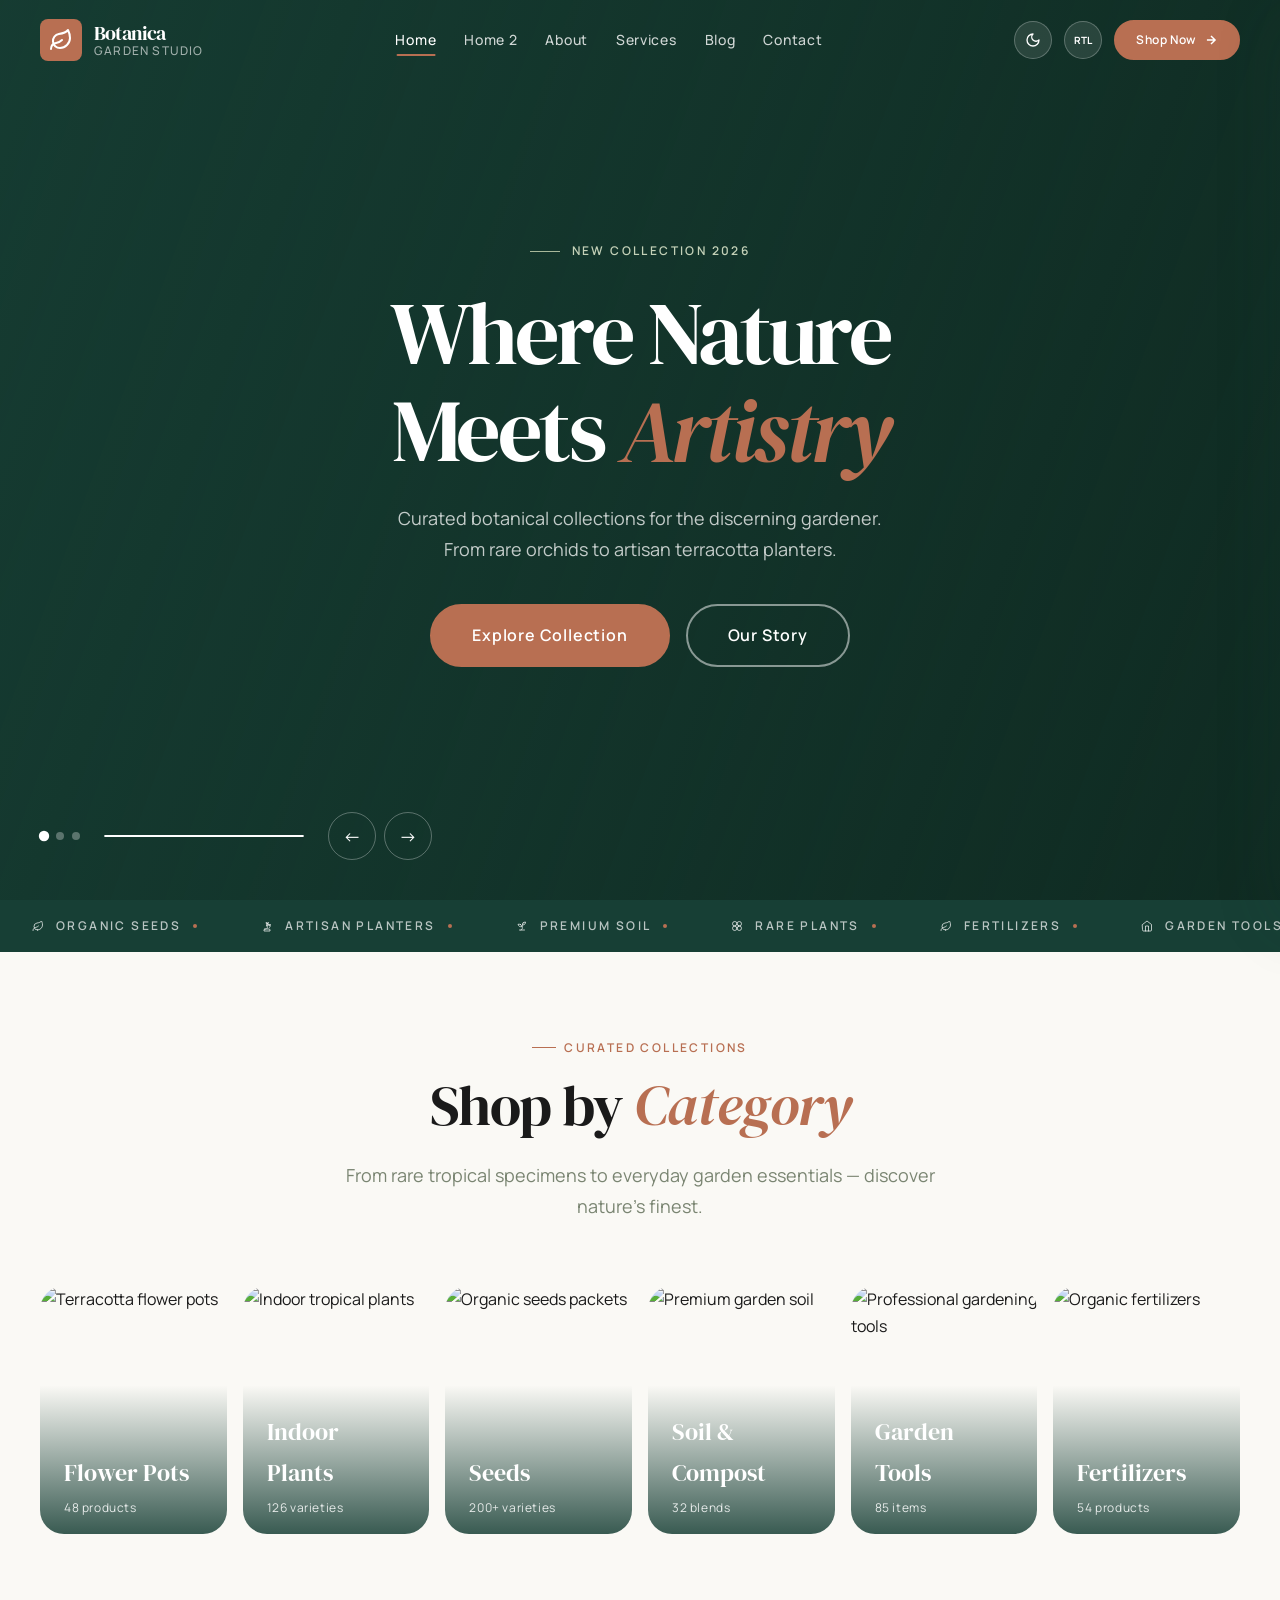
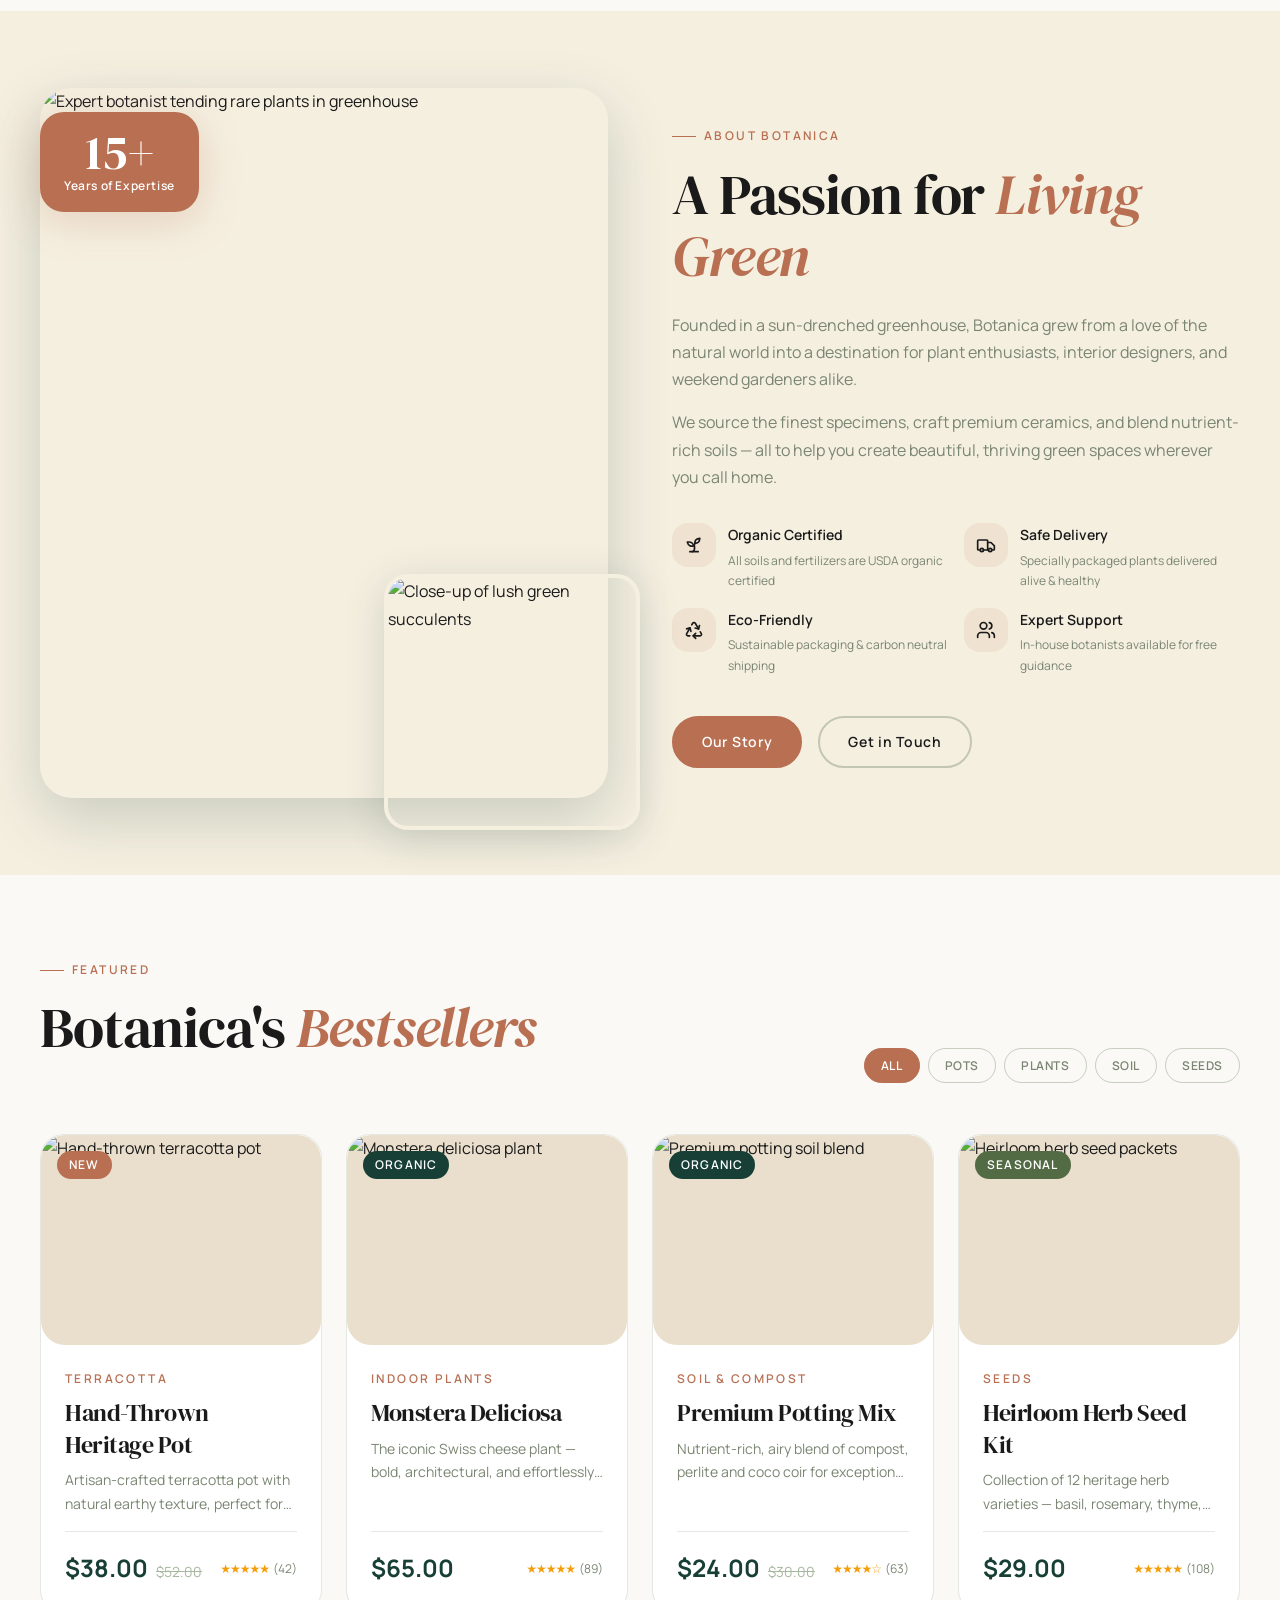
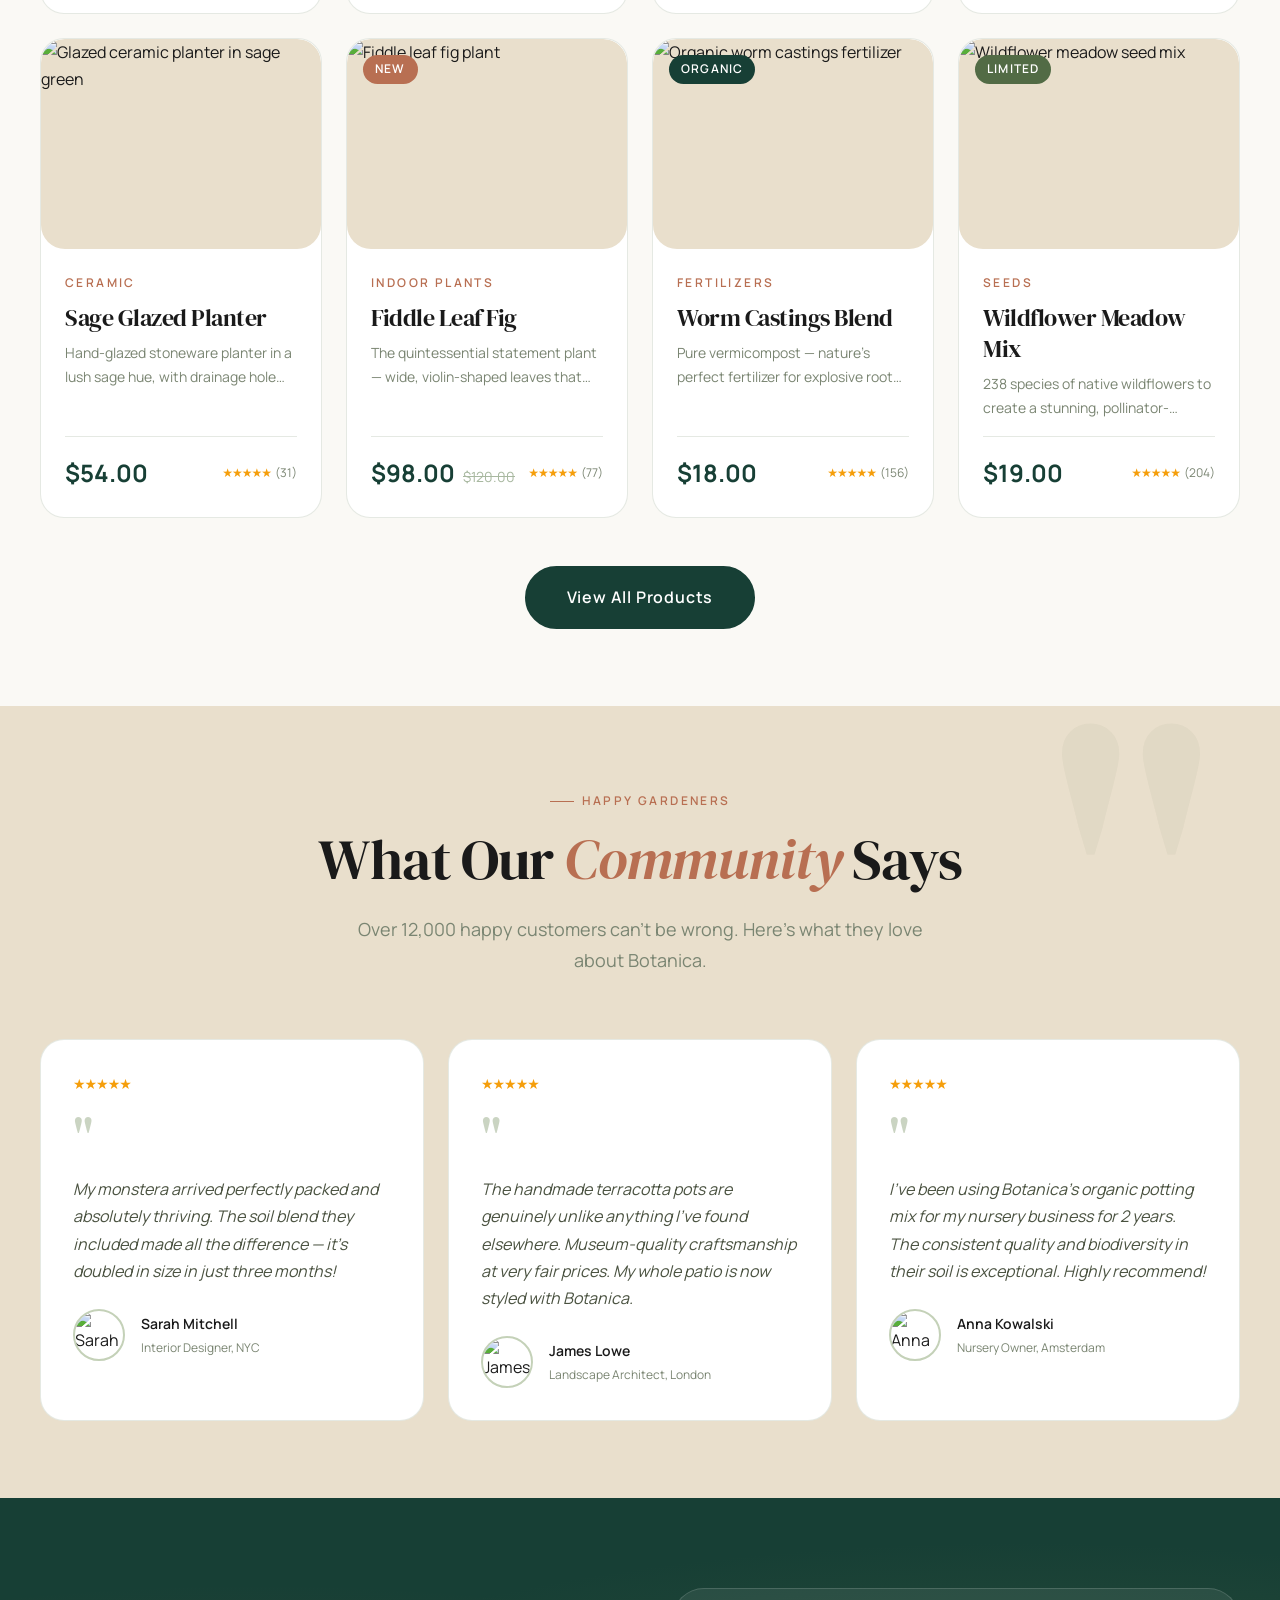
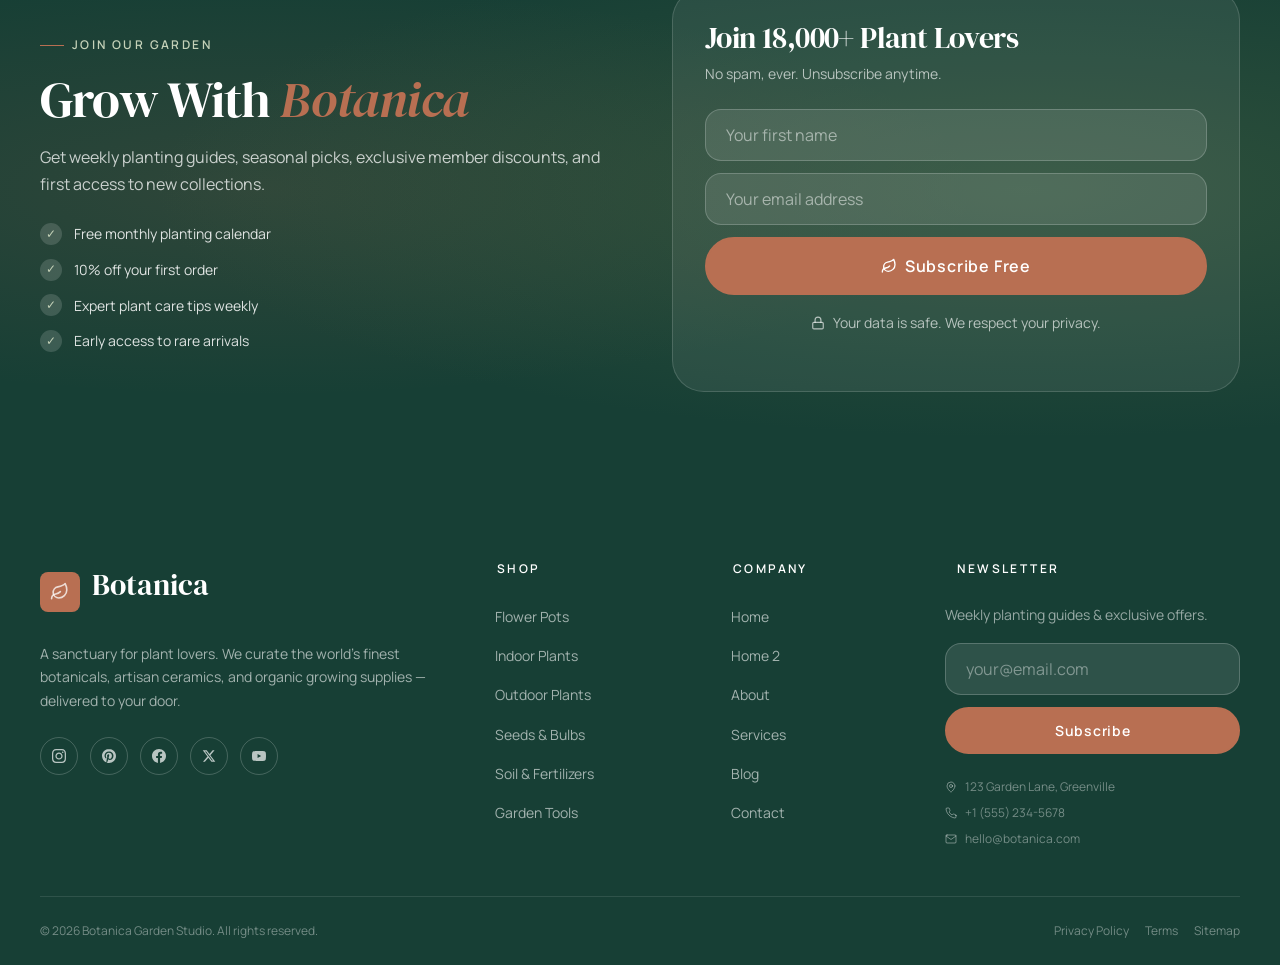
==== commit e0930258: "first commit" ====
--- a/index.html
+++ b/index.html
@@ -545,7 +545,7 @@
         <!-- Slide 2 -->
         <article class="hero-slide">
           <div class="hero-slide__bg">
-            <img src="https://images.unsplash.com/photo-1530968033775-2c92736b131e?w=1600&q=85&auto=format&fit=crop" alt="Premium terracotta flower pots collection" loading="lazy" />
+            <img src="https://images.unsplash.com/photo-1621460248083-6271cc4437a8?w=1600&q=85&auto=format&fit=crop" alt="Premium terracotta flower pots collection" loading="lazy" />
           </div>
           <div class="hero-slide__overlay"></div>
           <div class="hero-slide__content">
@@ -627,7 +627,7 @@
 
         <div class="categories-grid reveal-stagger">
           <a href="services.html" class="category-card">
-            <img class="category-card__img" src="https://images.unsplash.com/photo-1598300042247-d088f8ab3a91?w=400&q=80&auto=format&fit=crop" alt="Terracotta flower pots" loading="lazy" />
+            <img class="category-card__img" src="https://images.unsplash.com/photo-1438109382753-8368e7e1e7cf?w=600&auto=format&fit=crop&q=60&ixlib=rb-4.1.0&ixid=M3wxMjA3fDB8MHxzZWFyY2h8MjN8fGdhcmRlbmluZ3xlbnwwfHwwfHx8MA%3D%3D" alt="Terracotta flower pots" loading="lazy" />
             <div class="category-card__overlay"></div>
             <div class="category-card__content">
               <p class="category-card__name">Flower Pots</p>
@@ -657,7 +657,7 @@
           </a>
 
           <a href="services.html" class="category-card">
-            <img class="category-card__img" src="https://images.unsplash.com/photo-1416339442236-8ceb164046f8?w=400&q=80&auto=format&fit=crop" alt="Premium garden soil" loading="lazy" />
+            <img class="category-card__img" src="https://plus.unsplash.com/premium_photo-1678912442369-15866eb909af?w=600&auto=format&fit=crop&q=60&ixlib=rb-4.1.0&ixid=M3wxMjA3fDB8MHxzZWFyY2h8Mjl8fGdhcmRlbmluZ3xlbnwwfHwwfHx8MA%3D%3D" alt="Premium garden soil" loading="lazy" />
             <div class="category-card__overlay"></div>
             <div class="category-card__content">
               <p class="category-card__name">Soil & Compost</p>
@@ -667,7 +667,7 @@
           </a>
 
           <a href="services.html" class="category-card">
-            <img class="category-card__img" src="https://images.unsplash.com/photo-1512428559087-560fa5ceab42?w=400&q=80&auto=format&fit=crop&crop=right" alt="Professional gardening tools" loading="lazy" />
+            <img class="category-card__img" src="https://images.unsplash.com/photo-1534710961216-75c88202f43e?w=600&auto=format&fit=crop&q=60&ixlib=rb-4.1.0&ixid=M3wxMjA3fDB8MHxzZWFyY2h8M3x8Z2FyZGVuaW5nfGVufDB8fDB8fHww" alt="Professional gardening tools" loading="lazy" />
             <div class="category-card__overlay"></div>
             <div class="category-card__content">
               <p class="category-card__name">Garden Tools</p>
@@ -677,7 +677,7 @@
           </a>
 
           <a href="services.html" class="category-card">
-            <img class="category-card__img" src="https://images.unsplash.com/photo-1591857177580-dc82b9ac4e1e?w=400&q=80&auto=format&fit=crop" alt="Organic fertilizers" loading="lazy" />
+            <img class="category-card__img" src="https://images.unsplash.com/photo-1618935810018-dd4adbb64b78?w=600&auto=format&fit=crop&q=60&ixlib=rb-4.1.0&ixid=M3wxMjA3fDB8MHxzZWFyY2h8MzF8fGdhcmRlbmluZ3xlbnwwfHwwfHx8MA%3D%3D" alt="Organic fertilizers" loading="lazy" />
             <div class="category-card__overlay"></div>
             <div class="category-card__content">
               <p class="category-card__name">Fertilizers</p>
@@ -694,7 +694,7 @@
       <div class="container">
         <div class="about-split__grid">
           <div class="about-split__image-wrap reveal reveal--left">
-            <img class="about-split__main-img" src="https://images.unsplash.com/photo-1512496015851-a90fb38ba796?w=700&q=85&auto=format&fit=crop" alt="Expert botanist tending rare plants in greenhouse" loading="lazy" />
+            <img class="about-split__main-img" src="https://plus.unsplash.com/premium_photo-1678652879435-5d1de0d521d8?w=600&auto=format&fit=crop&q=60&ixlib=rb-4.1.0&ixid=M3wxMjA3fDB8MHxzZWFyY2h8MTd8fGdhcmRlbmluZ3xlbnwwfHwwfHx8MA%3D%3D" alt="Expert botanist tending rare plants in greenhouse" loading="lazy" />
             <img class="about-split__accent-img" src="https://images.unsplash.com/photo-1509223197845-458d87318791?w=400&q=80&auto=format&fit=crop" alt="Close-up of lush green succulents" loading="lazy" style="bottom:-2rem;right:-2rem;" />
             <div class="about-split__badge float-slow">
               <div class="about-split__badge-num">15+</div>
@@ -721,7 +721,7 @@
                 </div>
               </div>
               <div class="about-feature">
-                <div class="about-feature__icon">,</div>
+                <div class="about-feature__icon"><svg width="1em" height="1em" viewBox="0 0 24 24" fill="none" stroke="currentColor" stroke-width="2" stroke-linecap="round" stroke-linejoin="round" aria-hidden="true" style="vertical-align:-0.125em"><path d="M5 18H3c-.6 0-1-.4-1-1V7c0-.6.4-1 1-1h10c.6 0 1 .4 1 1v11"/><path d="M14 9h4l4 4v4c0 .6-.4 1-1 1h-2"/><circle cx="7" cy="18" r="2"/><path d="M15 18H9"/><circle cx="17" cy="18" r="2"/></svg></div>
                 <div>
                   <p class="about-feature__title">Safe Delivery</p>
                   <p class="about-feature__desc">Specially packaged plants delivered alive & healthy</p>
@@ -775,9 +775,9 @@
 
           <article class="card" data-category="pots">
             <div class="card__image img-zoom-wrap">
-              <img src="https://images.unsplash.com/photo-1578749556568-bc2c40e68b61?w=500&q=80&auto=format&fit=crop" alt="Hand-thrown terracotta pot" loading="lazy" />
+              <img src="https://plus.unsplash.com/premium_photo-1678382342670-0856fac9c2f8?w=600&auto=format&fit=crop&q=60&ixlib=rb-4.1.0&ixid=M3wxMjA3fDB8MHxzZWFyY2h8NDV8fGdhcmRlbmluZ3xlbnwwfHwwfHx8MA%3D%3D" alt="Hand-thrown terracotta pot" loading="lazy" />
               <span class="card__badge card__badge--new">New</span>
-              <button class="card__wishlist" aria-label="Add to wishlist"><svg width="1em" height="1em" viewBox="0 0 24 24" fill="none" stroke="currentColor" stroke-width="2" stroke-linecap="round" stroke-linejoin="round" aria-hidden="true" style="vertical-align:-0.125em"><path d="M19 14c1.49-1.46 3-3.21 3-5.5A5.5 5.5 0 0 0 16.5 3c-1.76 0-3 .5-4.5 2-1.5-1.5-2.74-2-4.5-2A5.5 5.5 0 0 0 2 8.5c0 2.3 1.5 4.05 3 5.5l7 7Z"/></svg></button>
+              
             </div>
             <div class="card__body">
               <p class="card__category">Terracotta</p>
@@ -800,7 +800,7 @@
             <div class="card__image img-zoom-wrap">
               <img src="https://images.unsplash.com/photo-1592150621744-aca64f48394a?w=500&q=80&auto=format&fit=crop" alt="Monstera deliciosa plant" loading="lazy" />
               <span class="card__badge card__badge--organic">Organic</span>
-              <button class="card__wishlist" aria-label="Add to wishlist"><svg width="1em" height="1em" viewBox="0 0 24 24" fill="none" stroke="currentColor" stroke-width="2" stroke-linecap="round" stroke-linejoin="round" aria-hidden="true" style="vertical-align:-0.125em"><path d="M19 14c1.49-1.46 3-3.21 3-5.5A5.5 5.5 0 0 0 16.5 3c-1.76 0-3 .5-4.5 2-1.5-1.5-2.74-2-4.5-2A5.5 5.5 0 0 0 2 8.5c0 2.3 1.5 4.05 3 5.5l7 7Z"/></svg></button>
+              
             </div>
             <div class="card__body">
               <p class="card__category">Indoor Plants</p>
@@ -822,7 +822,7 @@
             <div class="card__image img-zoom-wrap">
               <img src="https://images.unsplash.com/photo-1534710961216-75c88202f43e?w=500&q=80&auto=format&fit=crop" alt="Premium potting soil blend" loading="lazy" />
               <span class="card__badge card__badge--organic">Organic</span>
-              <button class="card__wishlist" aria-label="Add to wishlist"><svg width="1em" height="1em" viewBox="0 0 24 24" fill="none" stroke="currentColor" stroke-width="2" stroke-linecap="round" stroke-linejoin="round" aria-hidden="true" style="vertical-align:-0.125em"><path d="M19 14c1.49-1.46 3-3.21 3-5.5A5.5 5.5 0 0 0 16.5 3c-1.76 0-3 .5-4.5 2-1.5-1.5-2.74-2-4.5-2A5.5 5.5 0 0 0 2 8.5c0 2.3 1.5 4.05 3 5.5l7 7Z"/></svg></button>
+              
             </div>
             <div class="card__body">
               <p class="card__category">Soil & Compost</p>
@@ -845,7 +845,7 @@
             <div class="card__image img-zoom-wrap">
               <img src="https://images.unsplash.com/photo-1515150144380-bca9f1650ed9?w=500&q=80&auto=format&fit=crop" alt="Heirloom herb seed packets" loading="lazy" />
               <span class="card__badge card__badge--seasonal">Seasonal</span>
-              <button class="card__wishlist" aria-label="Add to wishlist"><svg width="1em" height="1em" viewBox="0 0 24 24" fill="none" stroke="currentColor" stroke-width="2" stroke-linecap="round" stroke-linejoin="round" aria-hidden="true" style="vertical-align:-0.125em"><path d="M19 14c1.49-1.46 3-3.21 3-5.5A5.5 5.5 0 0 0 16.5 3c-1.76 0-3 .5-4.5 2-1.5-1.5-2.74-2-4.5-2A5.5 5.5 0 0 0 2 8.5c0 2.3 1.5 4.05 3 5.5l7 7Z"/></svg></button>
+              
             </div>
             <div class="card__body">
               <p class="card__category">Seeds</p>
@@ -865,8 +865,8 @@
 
           <article class="card" data-category="pots">
             <div class="card__image img-zoom-wrap">
-              <img src="https://images.unsplash.com/photo-1584551246679-0daf3d275d0f?w=500&q=80&auto=format&fit=crop" alt="Glazed ceramic planter in sage green" loading="lazy" />
-              <button class="card__wishlist" aria-label="Add to wishlist"><svg width="1em" height="1em" viewBox="0 0 24 24" fill="none" stroke="currentColor" stroke-width="2" stroke-linecap="round" stroke-linejoin="round" aria-hidden="true" style="vertical-align:-0.125em"><path d="M19 14c1.49-1.46 3-3.21 3-5.5A5.5 5.5 0 0 0 16.5 3c-1.76 0-3 .5-4.5 2-1.5-1.5-2.74-2-4.5-2A5.5 5.5 0 0 0 2 8.5c0 2.3 1.5 4.05 3 5.5l7 7Z"/></svg></button>
+              <img src="https://images.unsplash.com/photo-1582012107971-5aae799a70f2?w=600&auto=format&fit=crop&q=60&ixlib=rb-4.1.0&ixid=M3wxMjA3fDB8MHxzZWFyY2h8NDJ8fGdhcmRlbmluZ3xlbnwwfHwwfHx8MA%3D%3D" alt="Glazed ceramic planter in sage green" loading="lazy" />
+              
             </div>
             <div class="card__body">
               <p class="card__category">Ceramic</p>
@@ -888,7 +888,7 @@
             <div class="card__image img-zoom-wrap">
               <img src="https://images.unsplash.com/photo-1533038590840-1cde6e668a91?w=500&q=80&auto=format&fit=crop" alt="Fiddle leaf fig plant" loading="lazy" />
               <span class="card__badge card__badge--new">New</span>
-              <button class="card__wishlist" aria-label="Add to wishlist"><svg width="1em" height="1em" viewBox="0 0 24 24" fill="none" stroke="currentColor" stroke-width="2" stroke-linecap="round" stroke-linejoin="round" aria-hidden="true" style="vertical-align:-0.125em"><path d="M19 14c1.49-1.46 3-3.21 3-5.5A5.5 5.5 0 0 0 16.5 3c-1.76 0-3 .5-4.5 2-1.5-1.5-2.74-2-4.5-2A5.5 5.5 0 0 0 2 8.5c0 2.3 1.5 4.05 3 5.5l7 7Z"/></svg></button>
+              
             </div>
             <div class="card__body">
               <p class="card__category">Indoor Plants</p>
@@ -909,9 +909,9 @@
 
           <article class="card" data-category="soil">
             <div class="card__image img-zoom-wrap">
-              <img src="https://images.unsplash.com/photo-1563245372-f21724e3856d?w=500&q=80&auto=format&fit=crop" alt="Organic worm castings fertilizer" loading="lazy" />
+              <img src="https://plus.unsplash.com/premium_photo-1678382341022-0d8a8765f141?w=600&auto=format&fit=crop&q=60&ixlib=rb-4.1.0&ixid=M3wxMjA3fDB8MHxzZWFyY2h8NjF8fGdhcmRlbmluZ3xlbnwwfHwwfHx8MA%3D%3D" alt="Organic worm castings fertilizer" loading="lazy" />
               <span class="card__badge card__badge--organic">Organic</span>
-              <button class="card__wishlist" aria-label="Add to wishlist"><svg width="1em" height="1em" viewBox="0 0 24 24" fill="none" stroke="currentColor" stroke-width="2" stroke-linecap="round" stroke-linejoin="round" aria-hidden="true" style="vertical-align:-0.125em"><path d="M19 14c1.49-1.46 3-3.21 3-5.5A5.5 5.5 0 0 0 16.5 3c-1.76 0-3 .5-4.5 2-1.5-1.5-2.74-2-4.5-2A5.5 5.5 0 0 0 2 8.5c0 2.3 1.5 4.05 3 5.5l7 7Z"/></svg></button>
+              
             </div>
             <div class="card__body">
               <p class="card__category">Fertilizers</p>
@@ -933,7 +933,7 @@
             <div class="card__image img-zoom-wrap">
               <img src="https://images.unsplash.com/photo-1490750967868-88aa4486c946?w=500&q=80&auto=format&fit=crop" alt="Wildflower meadow seed mix" loading="lazy" />
               <span class="card__badge card__badge--seasonal">Limited</span>
-              <button class="card__wishlist" aria-label="Add to wishlist"><svg width="1em" height="1em" viewBox="0 0 24 24" fill="none" stroke="currentColor" stroke-width="2" stroke-linecap="round" stroke-linejoin="round" aria-hidden="true" style="vertical-align:-0.125em"><path d="M19 14c1.49-1.46 3-3.21 3-5.5A5.5 5.5 0 0 0 16.5 3c-1.76 0-3 .5-4.5 2-1.5-1.5-2.74-2-4.5-2A5.5 5.5 0 0 0 2 8.5c0 2.3 1.5 4.05 3 5.5l7 7Z"/></svg></button>
+              
             </div>
             <div class="card__body">
               <p class="card__category">Seeds</p>
--- a/css/components.css
+++ b/css/components.css
@@ -453,6 +453,8 @@
   border: 1px solid var(--color-border);
   border-radius: var(--radius-xl);
   overflow: hidden;
+  display: flex;
+  flex-direction: column;
   transition: transform var(--duration-normal) var(--ease-spring),
               box-shadow var(--duration-normal) var(--ease-out),
               border-color var(--duration-normal);
@@ -499,47 +501,11 @@
 .card__badge--seasonal { background: var(--color-moss); color: white; }
 .card__badge--organic  { background: var(--color-forest); color: white; }
 
-.card__wishlist {
-  position: absolute;
-  top: var(--space-4);
-  right: var(--space-4);
-  width: 36px;
-  height: 36px;
-  border-radius: var(--radius-full);
-  background: var(--glass-bg);
-  backdrop-filter: var(--glass-blur);
-  border: 1px solid var(--glass-border);
-  display: flex;
-  align-items: center;
-  justify-content: center;
-  color: var(--color-text-muted);
-  font-size: var(--text-md);
-  cursor: pointer;
-  transition: background var(--duration-fast), color var(--duration-fast), transform var(--duration-normal) var(--ease-spring);
-  opacity: 0;
-  transform: scale(0.8);
-}
-
-.card:hover .card__wishlist {
-  opacity: 1;
-  transform: scale(1);
-}
-
-.card__wishlist.is-wishlisted,
-.card__wishlist.is-wishlisted:hover {
-  color: #e53e3e;
-  background: #fee2e2;
-  border-color: #fed7d7;
-}
-
-.card__wishlist:hover {
-  background: #fee2e2;
-  color: #e53e3e;
-  border-color: #fed7d7;
-}
-
 .card__body {
   padding: var(--space-6);
+  display: flex;
+  flex-direction: column;
+  flex: 1;
 }
 
 .card__category {
@@ -579,6 +545,7 @@
   justify-content: space-between;
   padding-top: var(--space-4);
   border-top: 1px solid var(--color-border);
+  margin-top: auto;
 }
 
 /* Product Card specific */
@@ -1230,6 +1197,10 @@
   transform: translateY(-3px);
 }
 
+.footer__social-link svg {
+  display: block;
+}
+
 .footer__heading {
   font-family: var(--font-sans);
   font-size: var(--text-xs);
@@ -1373,7 +1344,6 @@
   transform: translateY(-50%);
   width: clamp(200px, 30vw, 400px);
   opacity: 0.08;
-  filter: blur(2px);
 }
 
 .page-hero__content {
@@ -1528,7 +1498,7 @@
 
 .category-card__count {
   font-size: var(--text-xs);
-  color: rgba(255,255,255,0.6);
+  color: rgba(255,255,255,0.85);
   letter-spacing: var(--tracking-wide);
 }
 
@@ -1721,9 +1691,9 @@
 }
 
 .pricing-card.is-featured {
-  border-color: var(--color-terracotta);
-  background: var(--color-forest);
-  color: white;
+  border-color: var(--color-border);
+  background: var(--color-bg-card);
+  color: var(--color-text-primary);
 }
 
 .pricing-card__label {
@@ -1750,7 +1720,7 @@
   margin-bottom: var(--space-4);
 }
 
-.pricing-card.is-featured .pricing-card__name { color: var(--color-sage-light); }
+.pricing-card.is-featured .pricing-card__name { color: var(--color-text-muted); }
 
 .pricing-card__price {
   display: flex;
@@ -1766,7 +1736,7 @@
   line-height: 1;
 }
 
-.pricing-card.is-featured .pricing-card__amount { color: white; }
+.pricing-card.is-featured .pricing-card__amount { color: var(--color-forest); }
 
 .pricing-card__currency {
   font-size: var(--text-xl);
@@ -1774,7 +1744,7 @@
   color: var(--color-text-muted);
 }
 
-.pricing-card.is-featured .pricing-card__currency { color: rgba(255,255,255,0.6); }
+.pricing-card.is-featured .pricing-card__currency { color: var(--color-text-muted); }
 
 .pricing-card__period {
   font-size: var(--text-sm);
@@ -1782,7 +1752,7 @@
   margin-bottom: var(--space-8);
 }
 
-.pricing-card.is-featured .pricing-card__period { color: rgba(255,255,255,0.5); }
+.pricing-card.is-featured .pricing-card__period { color: var(--color-text-muted); }
 
 .pricing-card__features {
   display: flex;
@@ -1793,7 +1763,7 @@
   border-top: 1px solid var(--color-border);
 }
 
-.pricing-card.is-featured .pricing-card__features { border-color: rgba(255,255,255,0.15); }
+.pricing-card.is-featured .pricing-card__features { border-color: var(--color-border); }
 
 .pricing-card__feature {
   display: flex;
@@ -1803,7 +1773,7 @@
   color: var(--color-text-secondary);
 }
 
-.pricing-card.is-featured .pricing-card__feature { color: rgba(255,255,255,0.8); }
+.pricing-card.is-featured .pricing-card__feature { color: var(--color-text-secondary); }
 
 .pricing-card__check {
   width: 18px;
@@ -1934,7 +1904,6 @@
   .card__title { font-size: var(--text-lg); }
   .product-card__price-current { font-size: var(--text-lg); }
   .card__badge { top: var(--space-3); left: var(--space-3); font-size: 10px; padding: 2px 8px; }
-  .card__wishlist { top: var(--space-3); right: var(--space-3); width: 32px; height: 32px; font-size: var(--text-sm); }
 
   .pricing-card { padding: var(--space-6) var(--space-4); border-radius: var(--radius-xl); }
   .pricing-card__amount { font-size: clamp(2rem, 8vw, 2.5rem); }
--- a/css/dark-mode.css
+++ b/css/dark-mode.css
@@ -163,18 +163,6 @@
 
   .product-card__rating {
     color: var(--color-text-muted);
-  }
-
-  .card__wishlist {
-    background: rgba(13, 31, 26, 0.7);
-    border-color: var(--color-border);
-    color: var(--color-text-muted);
-  }
-
-  .card__wishlist:hover {
-    background: #3B1B1B;
-    color: #F87171;
-    border-color: #7F1D1D;
   }
 
   /* ── Buttons ────────────────────────────────────────────── */
@@ -326,29 +314,29 @@
   }
 
   .pricing-card.is-featured {
-    background: var(--color-surface);
-    border-color: var(--color-terracotta);
+    background: var(--color-bg-card);
+    border-color: var(--color-border);
   }
 
   .pricing-card.is-featured .pricing-card__amount {
-    color: #FFFFFF;
+    color: var(--color-text-primary);
   }
 
   .pricing-card.is-featured .pricing-card__name {
-    color: var(--color-sage-light);
+    color: var(--color-text-muted);
   }
 
   .pricing-card.is-featured .pricing-card__currency,
   .pricing-card.is-featured .pricing-card__period {
-    color: rgba(255,255,255,0.65);
+    color: var(--color-text-muted);
   }
 
   .pricing-card.is-featured .pricing-card__feature {
-    color: rgba(255,255,255,0.85);
+    color: var(--color-text-secondary);
   }
 
   .pricing-card.is-featured .pricing-card__features {
-    border-color: rgba(255,255,255,0.15);
+    border-color: var(--color-border);
   }
 
   /* ── Forms ─────────────────────────────────────────────── */
--- a/css/rtl.css
+++ b/css/rtl.css
@@ -27,12 +27,13 @@
 
   /* ── Cards ──────────────────────────────────────────────── */
   .card__badge            { left: auto; right: var(--space-4); }
-  .card__wishlist         { right: auto; left: var(--space-4); }
 
   /* ── Footer ─────────────────────────────────────────────── */
   .footer__link::before   { content: '←'; margin-left: var(--space-2); margin-right: 0; }
   .footer__link:hover     { transform: translateX(-4px); }
-  .footer__socials        { flex-direction: row-reverse; }
+  .footer__heading        { padding-left: 0; padding-right: var(--space-3); }
+  .footer__grid > div:nth-child(2) .footer__heading,
+  .footer__grid > div:nth-child(3) .footer__heading { padding-right: var(--space-6); }
 
   /* ── Accordion ──────────────────────────────────────────── */
   .accordion-trigger      { flex-direction: row-reverse; text-align: right; }
@@ -87,6 +88,9 @@
 
   @media (max-width: 768px) {
     .back-to-top { right: auto; left: var(--space-6); }
+    .footer__heading,
+    .footer__grid > div:nth-child(2) .footer__heading,
+    .footer__grid > div:nth-child(3) .footer__heading { padding-right: 0; }
   }
 
   /* ── Pricing feature list ──────────────────────────────────── */
